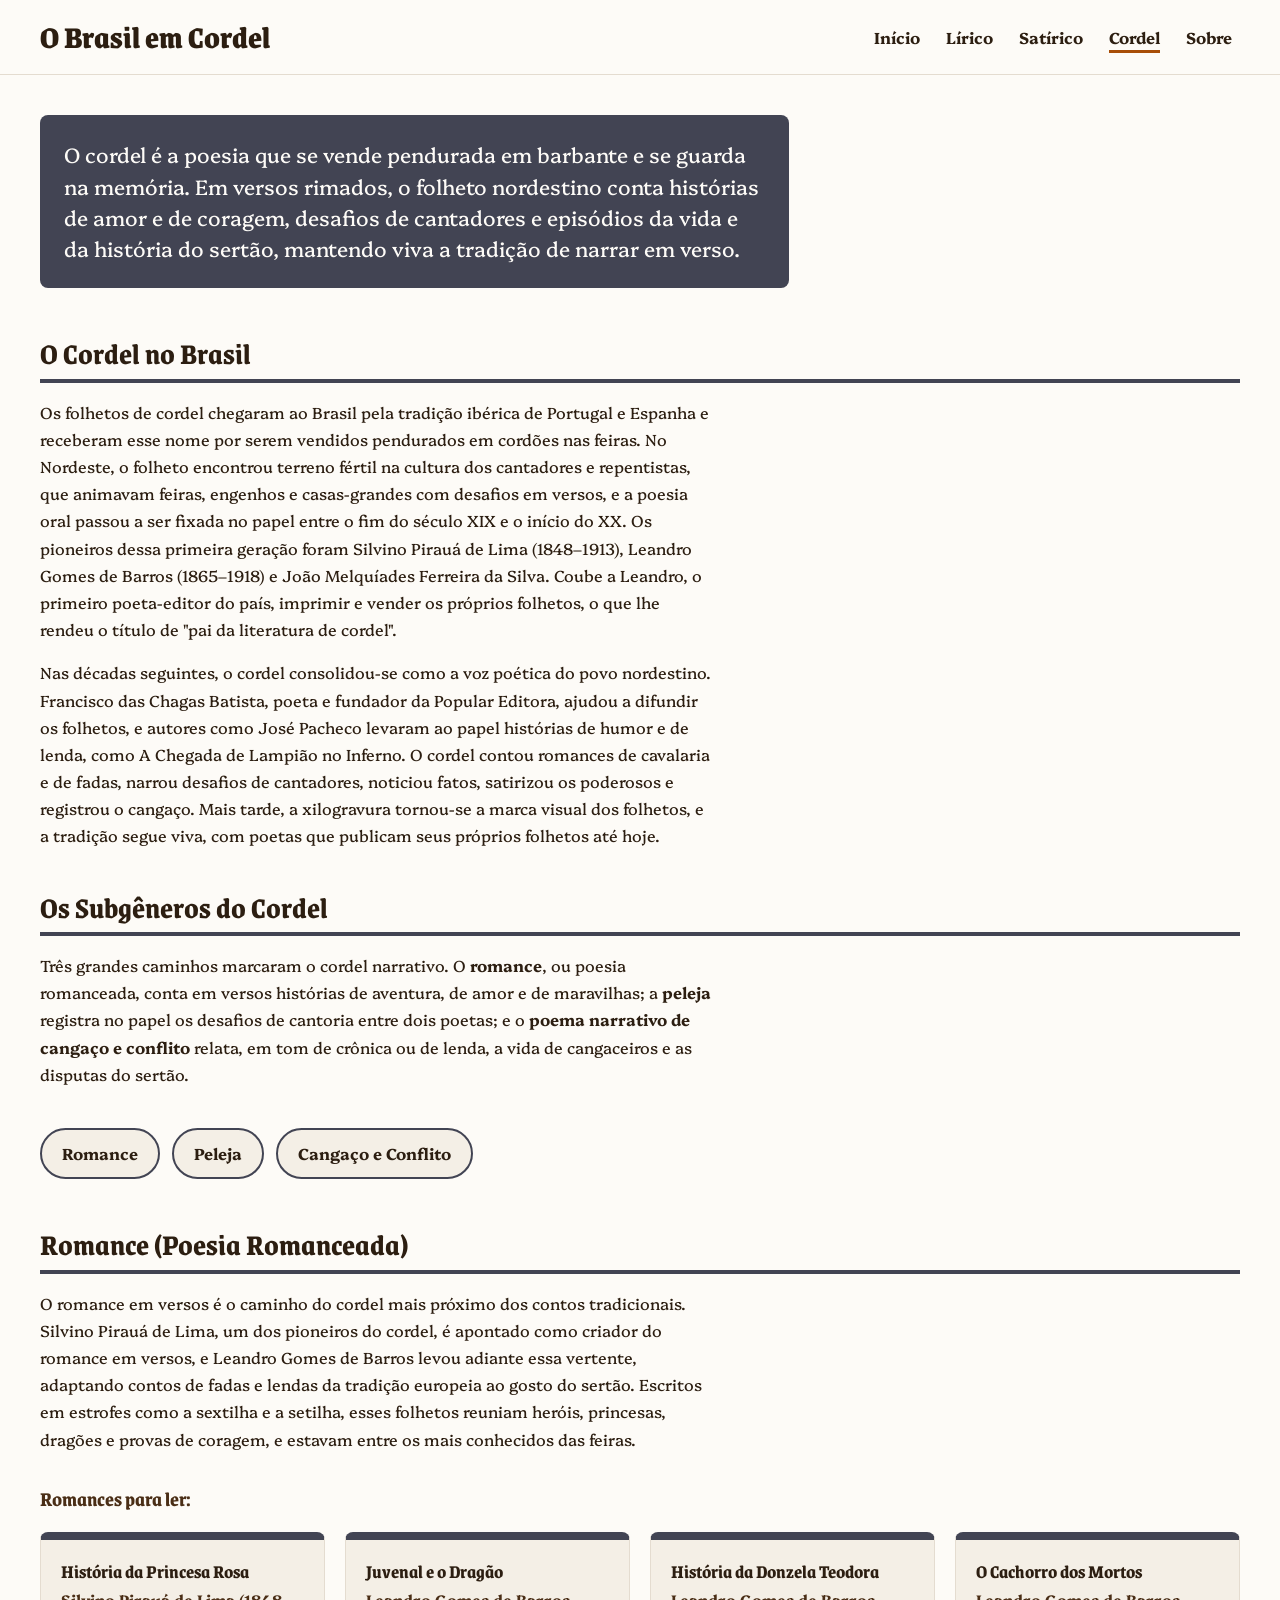
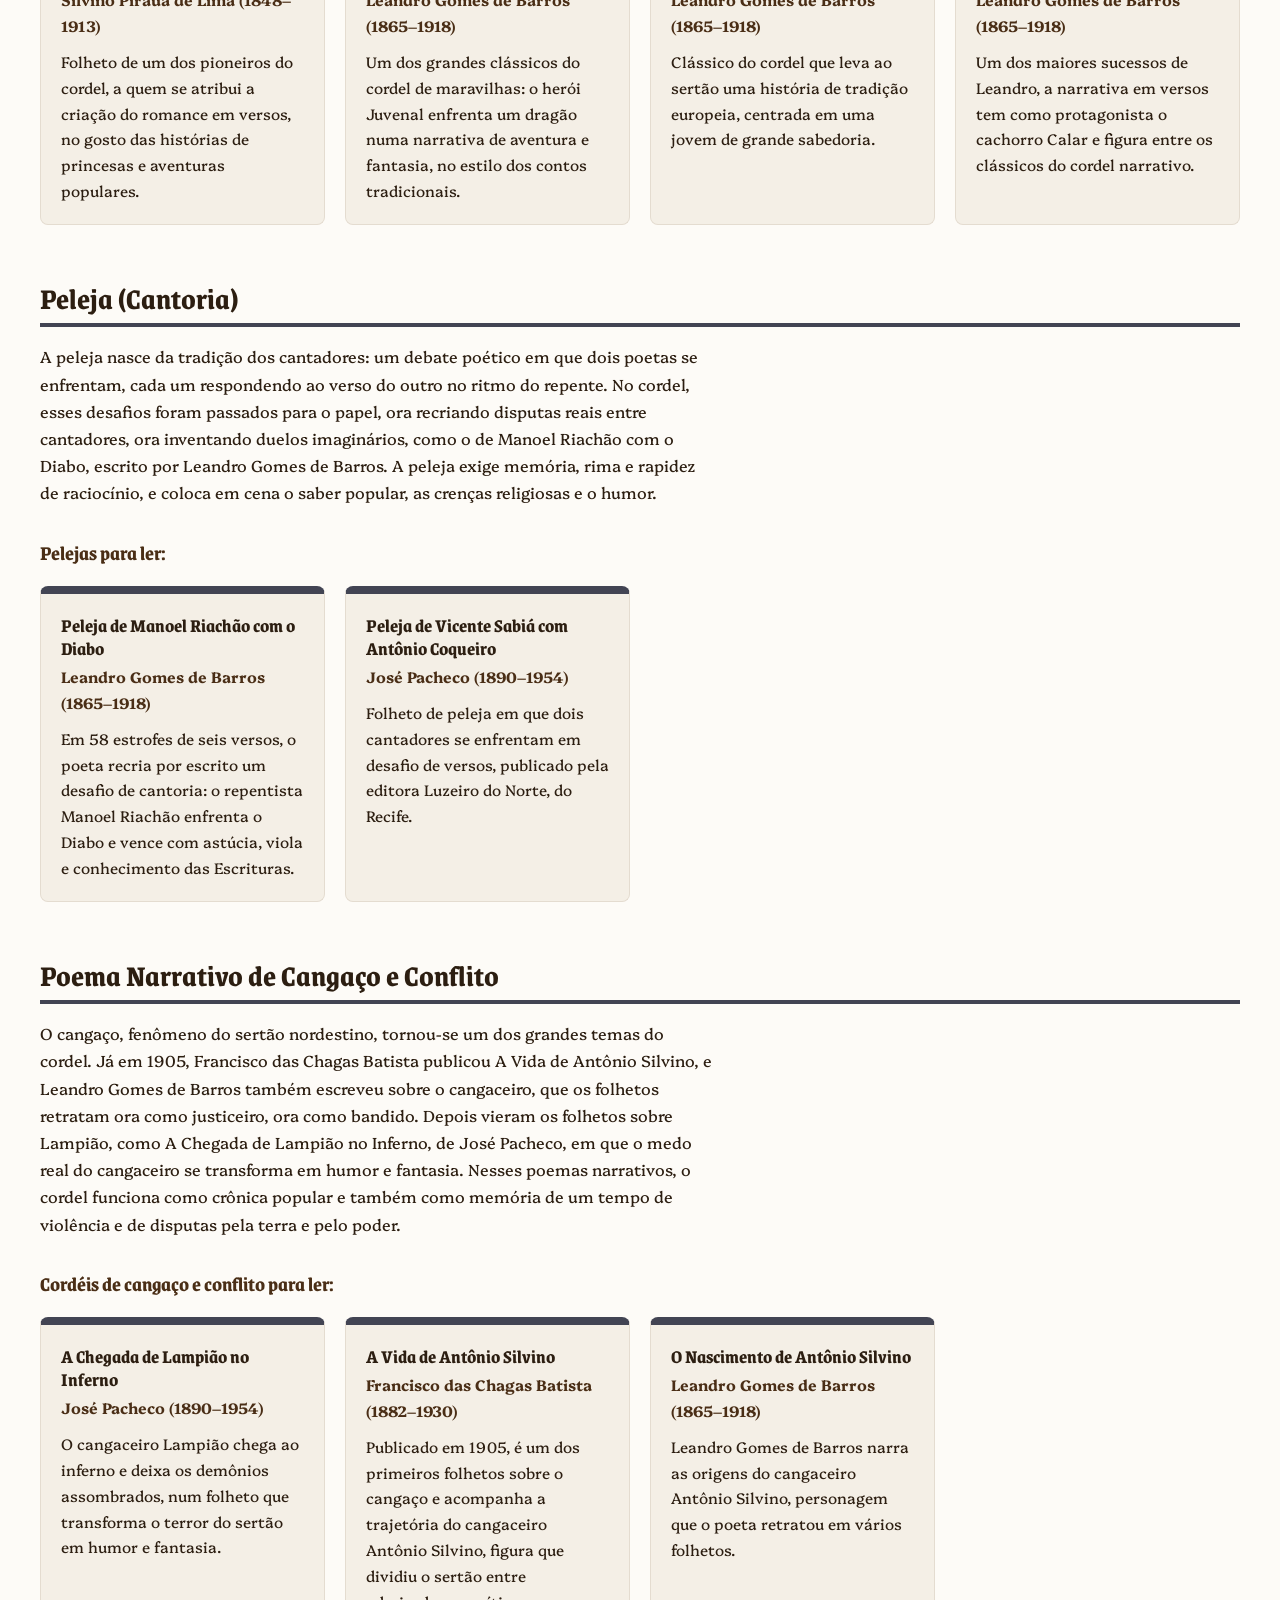
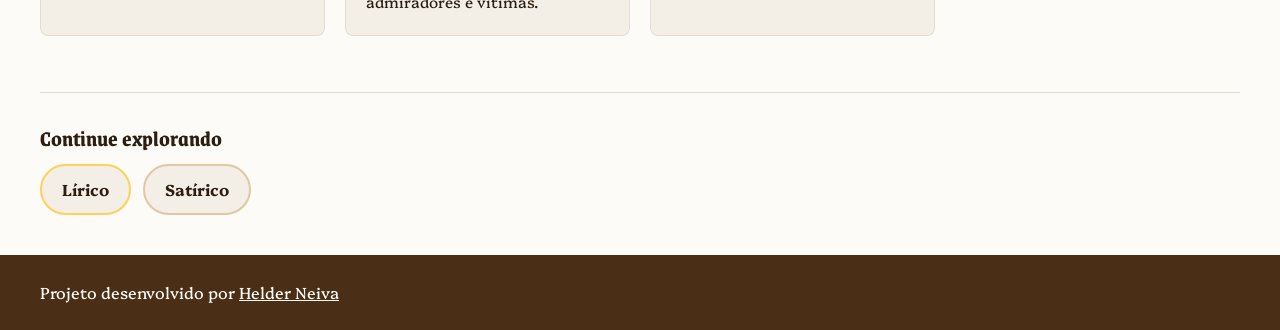
==== cordel.html @ b1ac4aa6 "Initial commit" ====
<!DOCTYPE html>
<html lang="pt-BR">
<head>
    <meta charset="UTF-8">
    <meta name="viewport" content="width=device-width, initial-scale=1.0">
    <title>Museu da Poesia Digital | O Brasil em Cordel</title>
    <link rel="stylesheet" href="estilos/base.css">
    <link rel="stylesheet" href="estilos/generos.css">
</head>
<body>

    <a href="#conteudo" class="skip-link">Ir para o conteúdo principal</a>

    <header>
        <h1>O Brasil em Cordel</h1>
        <nav class="menu" id="menu-principal" aria-label="Navegação principal">
            <ul>
                <li><a href="index.html">Início</a></li>
                <li><a href="lirico.html">Lírico</a></li>
                <li><a href="satirico.html">Satírico</a></li>
                <li><a href="cordel.html" aria-current="page">Cordel</a></li>
                <li><a href="index.html#sobre">Sobre</a></li>
            </ul>
        </nav>
    </header>

    <main id="conteudo">
        <section class="introducao" aria-label="Introdução">
            <p>O cordel é a poesia que se vende pendurada em barbante e se guarda na memória. Em versos rimados, o folheto nordestino conta histórias de amor e de coragem, desafios de cantadores e episódios da vida e da história do sertão, mantendo viva a tradição de narrar em verso.</p>
        </section>

        <section class="historia" aria-labelledby="historia-titulo">
            <h2 id="historia-titulo">O Cordel no Brasil</h2>
            <p>Os folhetos de cordel chegaram ao Brasil pela tradição ibérica de Portugal e Espanha e receberam esse nome por serem vendidos pendurados em cordões nas feiras. No Nordeste, o folheto encontrou terreno fértil na cultura dos cantadores e repentistas, que animavam feiras, engenhos e casas-grandes com desafios em versos, e a poesia oral passou a ser fixada no papel entre o fim do século XIX e o início do XX. Os pioneiros dessa primeira geração foram Silvino Pirauá de Lima (1848–1913), Leandro Gomes de Barros (1865–1918) e João Melquíades Ferreira da Silva. Coube a Leandro, o primeiro poeta-editor do país, imprimir e vender os próprios folhetos, o que lhe rendeu o título de "pai da literatura de cordel".</p>
            <p>Nas décadas seguintes, o cordel consolidou-se como a voz poética do povo nordestino. Francisco das Chagas Batista, poeta e fundador da Popular Editora, ajudou a difundir os folhetos, e autores como José Pacheco levaram ao papel histórias de humor e de lenda, como A Chegada de Lampião no Inferno. O cordel contou romances de cavalaria e de fadas, narrou desafios de cantadores, noticiou fatos, satirizou os poderosos e registrou o cangaço. Mais tarde, a xilogravura tornou-se a marca visual dos folhetos, e a tradição segue viva, com poetas que publicam seus próprios folhetos até hoje.</p>
        </section>

        <section class="subgeneros" aria-labelledby="subgeneros-titulo">
            <h2 id="subgeneros-titulo">Os Subgêneros do Cordel</h2>
            <p>Três grandes caminhos marcaram o cordel narrativo. O <strong>romance</strong>, ou poesia romanceada, conta em versos histórias de aventura, de amor e de maravilhas; a <strong>peleja</strong> registra no papel os desafios de cantoria entre dois poetas; e o <strong>poema narrativo de cangaço e conflito</strong> relata, em tom de crônica ou de lenda, a vida de cangaceiros e as disputas do sertão.</p>
        </section>

        <nav class="indice-subgeneros" aria-label="Subgêneros do cordel">
            <ul>
                <li><a href="#romance">Romance</a></li>
                <li><a href="#peleja">Peleja</a></li>
                <li><a href="#cangaco-conflito">Cangaço e Conflito</a></li>
            </ul>
        </nav>

        <section id="romance">
            <h2>Romance (Poesia Romanceada)</h2>
            <p>O romance em versos é o caminho do cordel mais próximo dos contos tradicionais. Silvino Pirauá de Lima, um dos pioneiros do cordel, é apontado como criador do romance em versos, e Leandro Gomes de Barros levou adiante essa vertente, adaptando contos de fadas e lendas da tradição europeia ao gosto do sertão. Escritos em estrofes como a sextilha e a setilha, esses folhetos reuniam heróis, princesas, dragões e provas de coragem, e estavam entre os mais conhecidos das feiras.</p>

            <p>Romances para ler:</p>

            <ul class="lista-cards">
                <li class="card">
                    <h3><a href="#">História da Princesa Rosa</a></h3>
                    <p class="autor">Silvino Pirauá de Lima (1848–1913)</p>
                    <p>Folheto de um dos pioneiros do cordel, a quem se atribui a criação do romance em versos, no gosto das histórias de princesas e aventuras populares.</p>
                </li>

                <li class="card">
                    <h3><a href="#">Juvenal e o Dragão</a></h3>
                    <p class="autor">Leandro Gomes de Barros (1865–1918)</p>
                    <p>Um dos grandes clássicos do cordel de maravilhas: o herói Juvenal enfrenta um dragão numa narrativa de aventura e fantasia, no estilo dos contos tradicionais.</p>
                </li>

                <li class="card">
                    <h3><a href="#">História da Donzela Teodora</a></h3>
                    <p class="autor">Leandro Gomes de Barros (1865–1918)</p>
                    <p>Clássico do cordel que leva ao sertão uma história de tradição europeia, centrada em uma jovem de grande sabedoria.</p>
                </li>

                <li class="card">
                    <h3><a href="#">O Cachorro dos Mortos</a></h3>
                    <p class="autor">Leandro Gomes de Barros (1865–1918)</p>
                    <p>Um dos maiores sucessos de Leandro, a narrativa em versos tem como protagonista o cachorro Calar e figura entre os clássicos do cordel narrativo.</p>
                </li>
            </ul>
        </section>

        <section id="peleja">
            <h2>Peleja (Cantoria)</h2>
            <p>A peleja nasce da tradição dos cantadores: um debate poético em que dois poetas se enfrentam, cada um respondendo ao verso do outro no ritmo do repente. No cordel, esses desafios foram passados para o papel, ora recriando disputas reais entre cantadores, ora inventando duelos imaginários, como o de Manoel Riachão com o Diabo, escrito por Leandro Gomes de Barros. A peleja exige memória, rima e rapidez de raciocínio, e coloca em cena o saber popular, as crenças religiosas e o humor.</p>

            <p>Pelejas para ler:</p>

            <ul class="lista-cards">
                <li class="card">
                    <h3><a href="#">Peleja de Manoel Riachão com o Diabo</a></h3>
                    <p class="autor">Leandro Gomes de Barros (1865–1918)</p>
                    <p>Em 58 estrofes de seis versos, o poeta recria por escrito um desafio de cantoria: o repentista Manoel Riachão enfrenta o Diabo e vence com astúcia, viola e conhecimento das Escrituras.</p>
                </li>

                <li class="card">
                    <h3><a href="#">Peleja de Vicente Sabiá com Antônio Coqueiro</a></h3>
                    <p class="autor">José Pacheco (1890–1954)</p>
                    <p>Folheto de peleja em que dois cantadores se enfrentam em desafio de versos, publicado pela editora Luzeiro do Norte, do Recife.</p>
                </li>
            </ul>
        </section>

        <section id="cangaco-conflito">
            <h2>Poema Narrativo de Cangaço e Conflito</h2>
            <p>O cangaço, fenômeno do sertão nordestino, tornou-se um dos grandes temas do cordel. Já em 1905, Francisco das Chagas Batista publicou A Vida de Antônio Silvino, e Leandro Gomes de Barros também escreveu sobre o cangaceiro, que os folhetos retratam ora como justiceiro, ora como bandido. Depois vieram os folhetos sobre Lampião, como A Chegada de Lampião no Inferno, de José Pacheco, em que o medo real do cangaceiro se transforma em humor e fantasia. Nesses poemas narrativos, o cordel funciona como crônica popular e também como memória de um tempo de violência e de disputas pela terra e pelo poder.</p>

            <p>Cordéis de cangaço e conflito para ler:</p>

            <ul class="lista-cards">
                <li class="card">
                    <h3><a href="#">A Chegada de Lampião no Inferno</a></h3>
                    <p class="autor">José Pacheco (1890–1954)</p>
                    <p>O cangaceiro Lampião chega ao inferno e deixa os demônios assombrados, num folheto que transforma o terror do sertão em humor e fantasia.</p>
                </li>

                <li class="card">
                    <h3><a href="#">A Vida de Antônio Silvino</a></h3>
                    <p class="autor">Francisco das Chagas Batista (1882–1930)</p>
                    <p>Publicado em 1905, é um dos primeiros folhetos sobre o cangaço e acompanha a trajetória do cangaceiro Antônio Silvino, figura que dividiu o sertão entre admiradores e vítimas.</p>
                </li>

                <li class="card">
                    <h3><a href="#">O Nascimento de Antônio Silvino</a></h3>
                    <p class="autor">Leandro Gomes de Barros (1865–1918)</p>
                    <p>Leandro Gomes de Barros narra as origens do cangaceiro Antônio Silvino, personagem que o poeta retratou em vários folhetos.</p>
                </li>
            </ul>
        </section>

        <nav class="outros-generos" aria-label="Outros gêneros">
            <h2>Continue explorando</h2>
            <ul>
                <li><a href="lirico.html">Lírico</a></li>
                <li><a href="satirico.html">Satírico</a></li>
            </ul>
        </nav>

    </main>

    <footer class="app-footer">
        <p>Projeto desenvolvido por <a href="https://github.com/helderneiva" target="_blank" rel="noopener noreferrer">Helder Neiva<span class="visually-hidden"> (abre em nova aba)</span></a></p>
    </footer>

    <script src="scripts/script.js"></script>
</body>
</html>
---- estilos/base.css ----
@charset "UTF-8";

@font-face {
  font-family: 'Grenze';
  src: url('../fontes/Grenze-VariableFont_wght.ttf') format('truetype');
  font-weight: 100 900;          
  font-style: normal;
  font-display: swap;
}

@font-face {
  font-family: 'Platypi';
  src: url('../fontes/Platypi-VariableFont_wght.ttf') format('truetype');
  font-weight: 100 900;
  font-style: normal;
  font-display: swap;
}

:root{
    --fonte-titulo: 'Grenze', Georgia, serif;
    --fonte-texto: 'Platypi', Georgia, serif;

    --fundo-principal: #FDFBF7;
    --texto: #2C1E11;           
    --fundo-card: #F4EFE6;      
    --texto-inverso: #FDFBF7;   
    --destaque: #A84E08;        
    --destaque-inverso: #4A2E16;

    --borda: #E4DCD0;
    --foco: #A84E08;

    --cor-lirico:#FED15C;
    --cor-satirico:#E1C7A4;
    --cor-cordel:#424453;

    --largura-max: 1200px;
    --margem-lateral: max(16px, calc((100% - var(--largura-max)) / 2));
    --raio: 8px;
}

*{
    margin: 0;
    padding: 0;
    box-sizing: border-box;
}

.skip-link {
    position: absolute;
    top: -100px;
    left: 16px;
    padding: 8px 16px;
    background-color: #000000;
    color: #ffffff;
    z-index: 1000;
    font-size: 1em;
    text-decoration: none;
}

.skip-link:focus {
  top: 16px;
}

.visually-hidden {
  position: absolute;
  width: 1px;
  height: 1px;
  padding: 0;
  margin: -1px;
  overflow: hidden;
  clip-path: rect(0, 0, 0, 0);
  white-space: nowrap;
  border: 0;
}

html{
    scroll-behavior: smooth;
    scroll-padding-top: 1em;
}

body {
    min-height: 100vh;
    display: flex;
    flex-direction: column;
    font-family: var(--fonte-texto);
    font-size: 1em;
    font-weight: 400;
    line-height: 1.7;
    background-color: var(--fundo-principal);
    color: var(--texto);
}

img {
    max-width: 100%;
    height: auto;
}

/*Tipografia*/

h2, h3, h4 {
    font-family: var(--fonte-titulo);
    font-weight: 700;
    line-height: 1.2;
}

h2 {
    font-size: 1.9em;
    margin-bottom: 12px;
}

h3 {
    font-size: 1.4em;
    margin-bottom: 8px;
}

h4 {
    font-size: 1.2em;
    margin-bottom: 4px;
}

main p + p {
    margin-top: 16px;
}

a {
    color: var(--destaque);
}

:focus-visible {
    outline: 3px solid var(--foco);
    outline-offset: 3px;
}

header {
    background-color: var(--fundo-principal);
    color: var(--texto-inverso);
    border-bottom: 1px solid var(--borda);
    padding: 10px var(--margem-lateral);
    display: flex;
    flex-wrap: wrap;
    justify-content: space-between;
    align-items: center;
    gap: 16px;
}

header h1 {
    font-family: var(--fonte-titulo);
    font-size: 2em;
    font-weight: 800;
    color: var(--texto);
}

.menu ul {
    list-style: none;
    display: flex;
    align-items: center;
    flex-wrap: wrap;
    gap: 10px;
}

.menu > ul > li > a {
    display: inline-block;
    text-decoration: none;
    color: var(--texto);
    font-family: var(--fonte-texto);
    font-size: 1em;
    font-weight: 700;
    line-height: 1.4;
    border-radius: 5px;
    padding: 8px;
    transition: color 0.3s ease,background-color 0.3s ease;
}

.menu > ul > li > a[aria-current="page"] {
    text-decoration: underline;
    text-decoration-color: var(--destaque);
    text-decoration-thickness: 3px;
    text-underline-offset: 6px;
}

.menu > ul > li > a:hover{
    color: var(--texto-inverso);
    background-color: var(--destaque-inverso);
}

.menu > ul > li > a[aria-current="page"]:hover {
    text-decoration-color: currentColor;
}
.menu-toggle {
  display: none;
}

.menu-toggle-icone,
.menu-toggle-icone::before,
.menu-toggle-icone::after {
    display: block;
    width: 24px;
    height: 2px;
    background-color: currentColor;
}

.menu-toggle-icone {
    position: relative;
}

.menu-toggle-icone::before,
.menu-toggle-icone::after {
    content: "";
    position: absolute;
    left: 0;
    transition: top 0.2s ease, transform 0.2s ease;
}

.menu-toggle-icone::before {
    top: -8px;
}

.menu-toggle-icone::after {
    top: 8px;
}

.menu-toggle[aria-expanded="true"] .menu-toggle-icone {
    background-color: transparent;
}

.menu-toggle[aria-expanded="true"] .menu-toggle-icone::before {
    top: 0;
    transform: rotate(45deg);
}

.menu-toggle[aria-expanded="true"] .menu-toggle-icone::after {
    top: 0;
    transform: rotate(-45deg);
}

main {
    flex: 1;
    padding: 40px var(--margem-lateral);
}

.app-footer {
    padding: 24px var(--margem-lateral);
    background-color: var(--destaque-inverso);
    color: var(--texto-inverso);
}

.app-footer a {
    color: var(--texto-inverso);
}

.app-footer a:focus-visible {
    outline-color: var(--texto-inverso);
}

@media (max-width: 768px) {
    header h1 {
        font-size: 1.5em;
    }

    .menu-toggle {
        display: inline-flex;
        align-items: center;
        justify-content: center;
        min-width: 44px;
        min-height: 44px;
        color: var(--texto);
        background: none;
        border: 2px solid var(--texto);
        border-radius: 5px;
        cursor: pointer;
    }

    .menu-toggle:hover {
        background-color: var(--fundo-card);
    }

    .menu {
        flex-basis: 100%;
    }

    .menu ul {
        flex-direction: column;
        align-items: stretch;
        gap: 0;
    }

    .menu > ul > li > a {
        display: block;
        padding: 12px 8px;
    }

    .menu-toggle[aria-expanded="false"] + .menu {
        display: none;
    }
}
---- estilos/generos.css ----
@charset "UTF-8";

body {
    --cor-genero: var(--destaque);
    --texto-genero: var(--texto-inverso);
}

body:has(.menu a[aria-current="page"][href="lirico.html"]) {
    --cor-genero: var(--cor-lirico);
    --texto-genero: var(--texto);
}

body:has(.menu a[aria-current="page"][href="satirico.html"]) {
    --cor-genero: var(--cor-satirico);
    --texto-genero: var(--texto);
}

body:has(.menu a[aria-current="page"][href="cordel.html"]) {
    --cor-genero: var(--cor-cordel);
    --texto-genero: var(--texto-inverso);
}

.introducao {
    margin-bottom: 48px;
}

.introducao p {
    max-width: 36em;
    padding: 24px;
    background-color: var(--cor-genero);
    color: var(--texto-genero);
    border-radius: var(--raio);
    font-size: 1.3em;
    line-height: 1.5;
}

.historia,
.subgeneros {
    margin-bottom: 40px;
}

.historia p,
.subgeneros p,
main > section[id] > p {
    max-width: 42em;
}

.historia h2,
.subgeneros h2,
main > section[id] > h2 {
    margin-bottom: 16px;
    padding-bottom: 6px;
    border-bottom: 4px solid var(--cor-genero);
}

.indice-subgeneros ul,
.outros-generos ul {
    list-style: none;
    display: flex;
    flex-wrap: wrap;
    gap: 12px;
}

.indice-subgeneros a,
.outros-generos a {
    --cor-chip: var(--cor-genero);
    --texto-chip: var(--texto-genero);
    display: inline-block;
    padding: 10px 20px;
    background-color: var(--fundo-card);
    color: var(--texto);
    text-decoration: none;
    font-weight: 700;
    border: 2px solid var(--cor-chip);
    border-radius: 999px;
    transition: color 0.2s ease, background-color 0.2s ease;
}

.indice-subgeneros a:hover,
.outros-generos a:hover {
    background-color: var(--cor-chip);
    color: var(--texto-chip);
}

.indice-subgeneros {
    margin-bottom: 48px;
}

main > section[id] {
    margin-bottom: 56px;
}

main > section[id] > p:last-of-type {
    margin-top: 28px;
    margin-bottom: 16px;
    font-family: var(--fonte-titulo);
    font-size: 1.3em;
    font-weight: 700;
    color: var(--destaque-inverso);
}

.lista-cards {
    list-style: none;
    display: grid;
    grid-template-columns: repeat(auto-fill, minmax(min(100%, 260px), 1fr));
    gap: 20px;
}

.card {
    position: relative; 
    padding: 20px;
    background-color: var(--fundo-card);
    border: 1px solid var(--borda);
    border-top: 8px solid var(--cor-genero);
    border-radius: var(--raio);
    transition: box-shadow 0.2s ease, transform 0.2s ease;
}

.card:hover {
    box-shadow: 0 6px 16px rgba(44, 30, 17, 0.15);
    transform: translateY(-3px);
}

.card h3 {
    margin-bottom: 4px;
    font-size: 1.2em;
    overflow-wrap: break-word;
}

.card h3 a {
    color: var(--texto);
    text-decoration: none;
}

.card:hover h3 a {
    text-decoration: underline;
}

.card h3 a::after {
    content: "";
    position: absolute;
    inset: 0;
}

.card:focus-within {
    outline: 3px solid var(--foco);
    outline-offset: 4px;
}

.card h3 a:focus-visible {
    outline: none;
}

.card .autor {
    font-size: 0.95em;
    font-weight: 700;
    color: var(--destaque-inverso);
}

.card p {
    font-size: 0.95em;
}

.card p + p {
    margin-top: 10px;
}

.outros-generos {
    margin-top: 16px;
    padding-top: 32px;
    border-top: 1px solid var(--borda);
}

.outros-generos h2 {
    margin-bottom: 12px;
    font-size: 1.4em;
}

.outros-generos a[href="lirico.html"] {
    --cor-chip: var(--cor-lirico);
    --texto-chip: var(--texto);
}

.outros-generos a[href="satirico.html"] {
    --cor-chip: var(--cor-satirico);
    --texto-chip: var(--texto);
}

.outros-generos a[href="cordel.html"] {
    --cor-chip: var(--cor-cordel);
    --texto-chip: var(--texto-inverso);
}
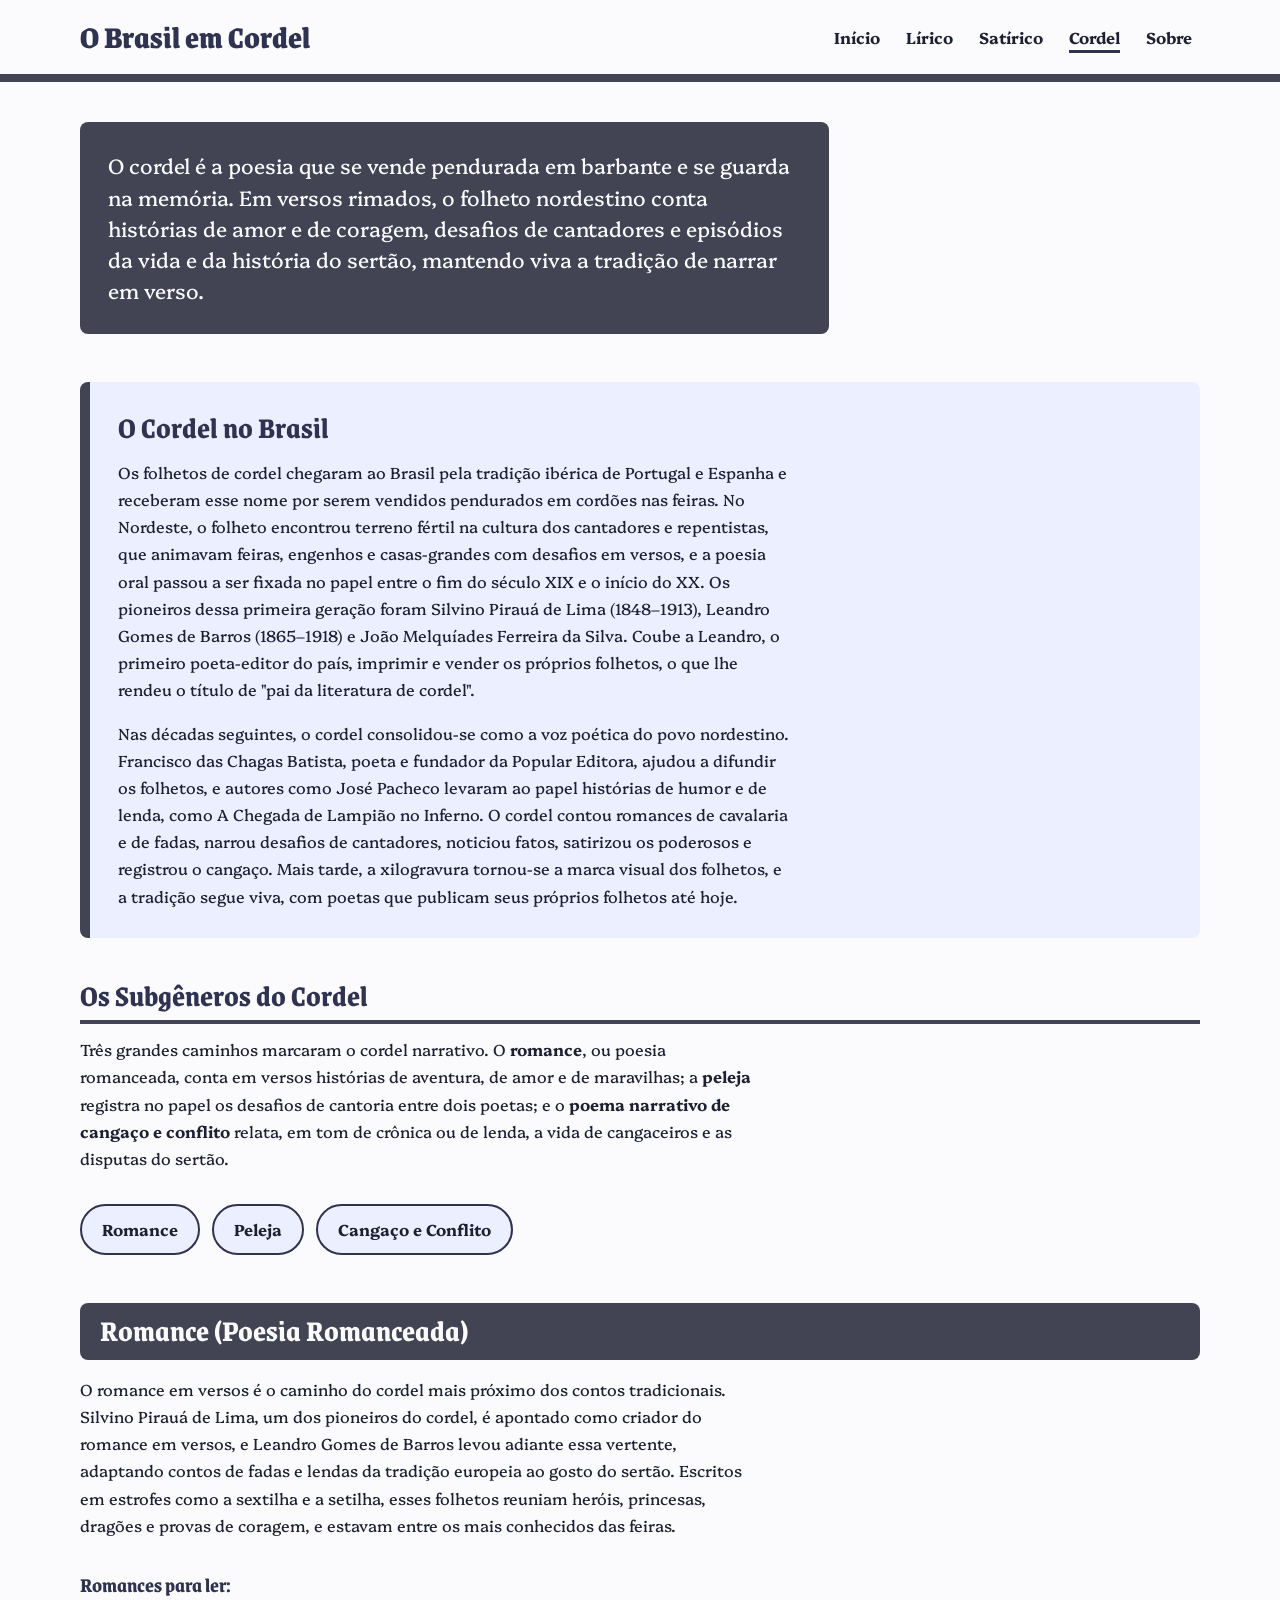
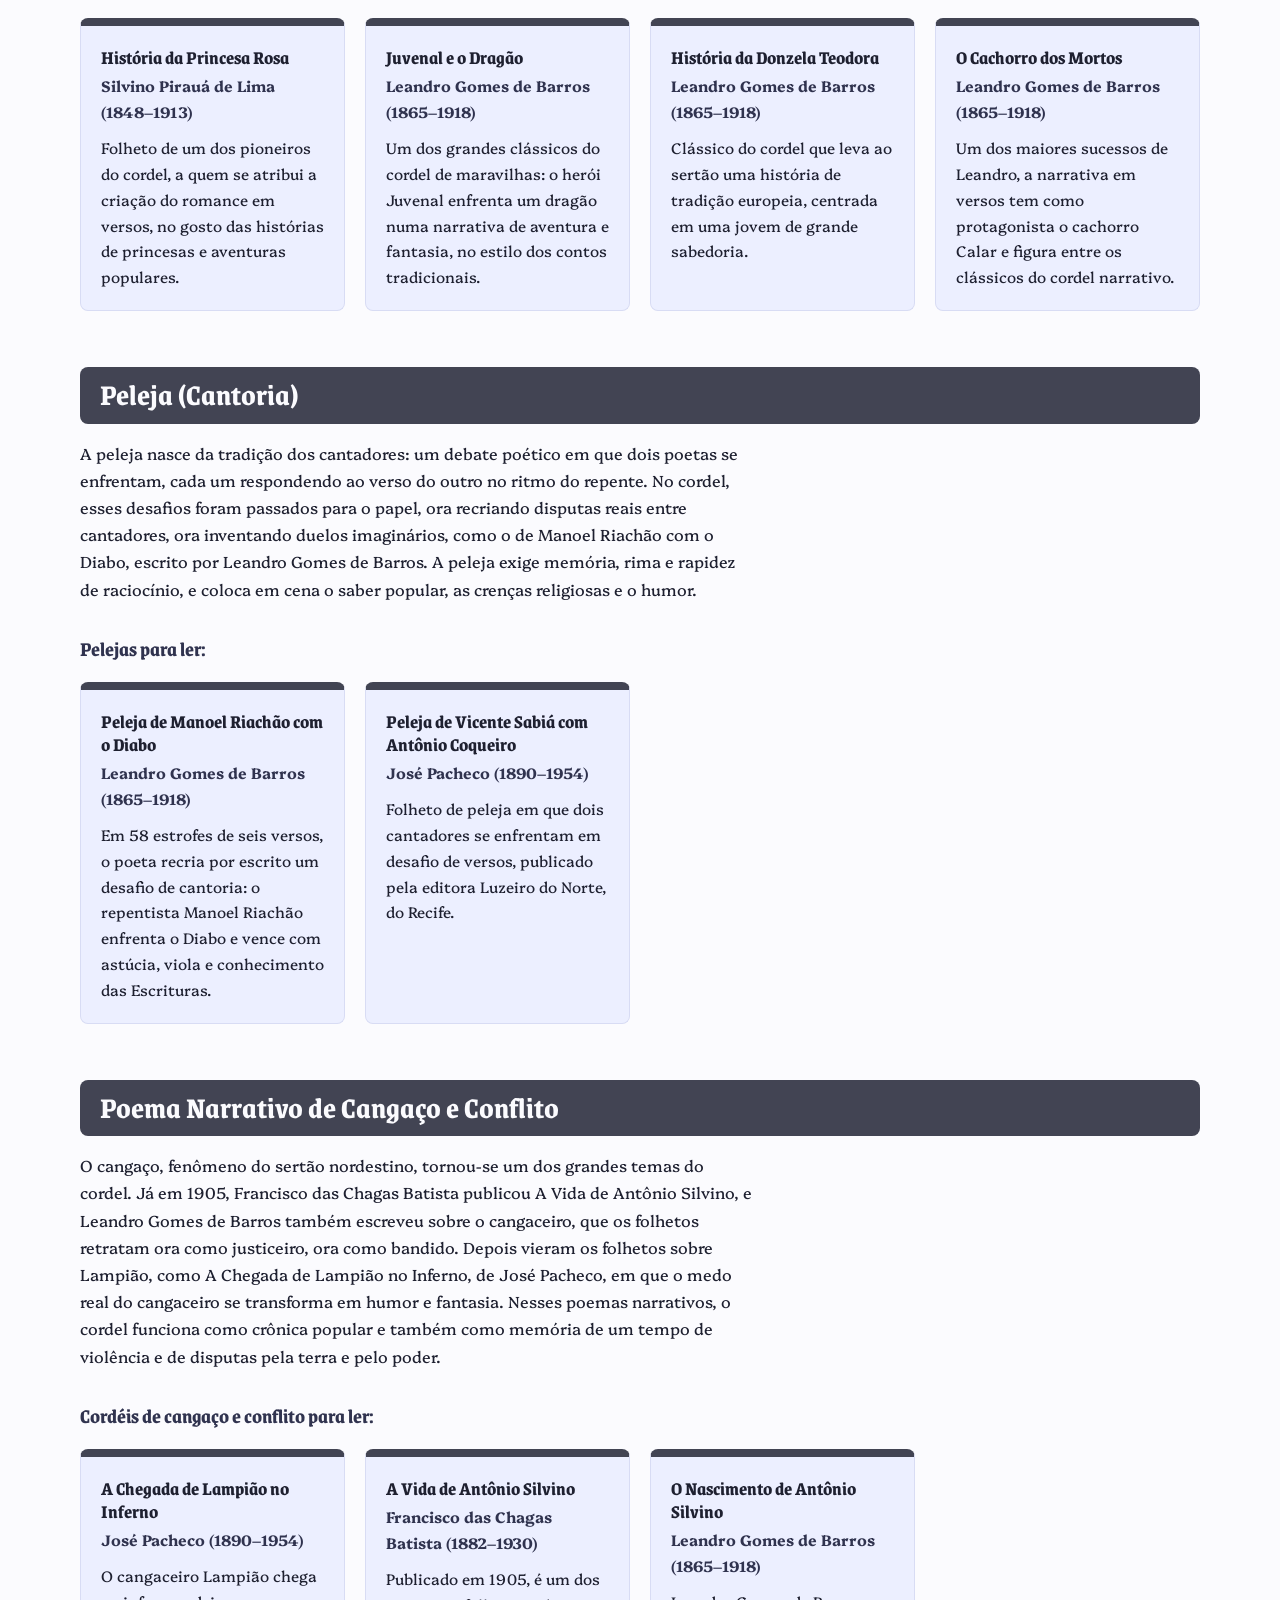
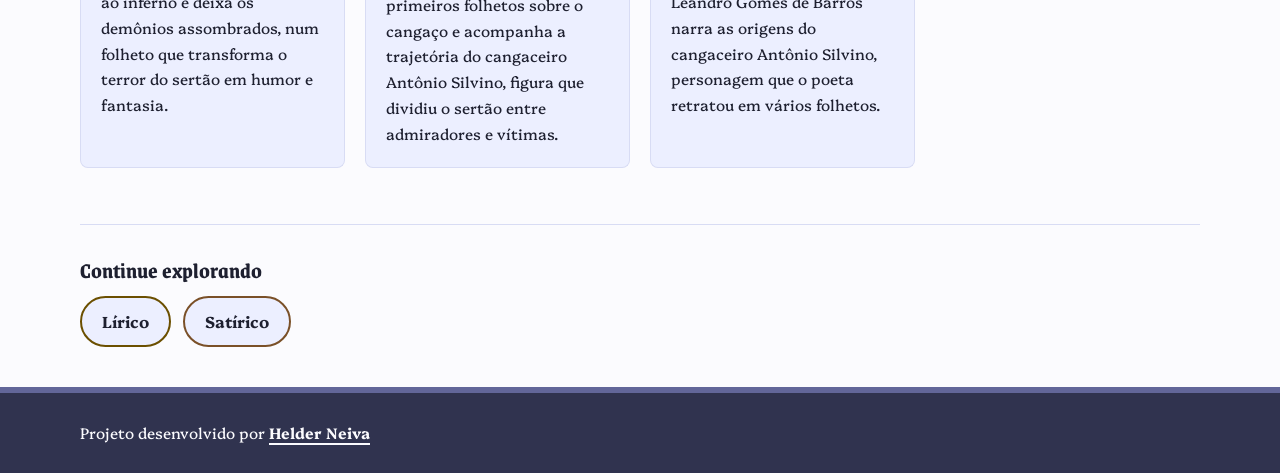
==== commit f11944de: "aaaaa" ====
--- a/cordel.html
+++ b/cordel.html
@@ -4,8 +4,11 @@
     <meta charset="UTF-8">
     <meta name="viewport" content="width=device-width, initial-scale=1.0">
     <title>Museu da Poesia Digital | O Brasil em Cordel</title>
+    <link rel="apple-touch-icon" href="apple-touch-icon.png">
+    <meta name="theme-color" content="#4A2E16">
     <link rel="stylesheet" href="estilos/base.css">
     <link rel="stylesheet" href="estilos/generos.css">
+    <link rel="stylesheet" href="estilos/tema.css">
 </head>
 <body>
 
--- a/estilos/base.css
+++ b/estilos/base.css
@@ -3,7 +3,7 @@
 @font-face {
   font-family: 'Grenze';
   src: url('../fontes/Grenze-VariableFont_wght.ttf') format('truetype');
-  font-weight: 100 900;          
+  font-weight: 100 900;
   font-style: normal;
   font-display: swap;
 }
@@ -21,10 +21,10 @@
     --fonte-texto: 'Platypi', Georgia, serif;
 
     --fundo-principal: #FDFBF7;
-    --texto: #2C1E11;           
-    --fundo-card: #F4EFE6;      
-    --texto-inverso: #FDFBF7;   
-    --destaque: #A84E08;        
+    --texto: #2C1E11;
+    --fundo-card: #F4EFE6;
+    --texto-inverso: #FDFBF7;
+    --destaque: #A84E08;
     --destaque-inverso: #4A2E16;
 
     --borda: #E4DCD0;
@@ -34,9 +34,28 @@
     --cor-satirico:#E1C7A4;
     --cor-cordel:#424453;
 
-    --largura-max: 1200px;
-    --margem-lateral: max(16px, calc((100% - var(--largura-max)) / 2));
+    --margem-lateral: 16px;
     --raio: 8px;
+}
+
+@media (min-width: 769px) {
+    :root { --margem-lateral: 32px; }
+}
+
+@media (min-width: 1280px) {
+    :root { --margem-lateral: 80px; }
+}
+
+@media (min-width: 1600px) {
+    :root { --margem-lateral: 200px; }
+}
+
+@media (min-width: 1920px) {
+    :root { --margem-lateral: 360px; }
+}
+
+@media (min-width: 2560px) {
+    :root { --margem-lateral: 680px; }
 }
 
 *{
@@ -68,6 +87,7 @@
   padding: 0;
   margin: -1px;
   overflow: hidden;
+  clip: rect(0, 0, 0, 0);
   clip-path: rect(0, 0, 0, 0);
   white-space: nowrap;
   border: 0;
@@ -95,8 +115,7 @@
     height: auto;
 }
 
-/*Tipografia*/
-
+/* ---------- Tipografia ---------- */
 h2, h3, h4 {
     font-family: var(--fonte-titulo);
     font-weight: 700;
@@ -186,6 +205,8 @@
 .menu > ul > li > a[aria-current="page"]:hover {
     text-decoration-color: currentColor;
 }
+
+/* ---------- Botão hambúrguer (criado pelo script.js) ---------- */
 .menu-toggle {
   display: none;
 }
@@ -239,19 +260,41 @@
 }
 
 .app-footer {
-    padding: 24px var(--margem-lateral);
+    display: flex;
+    flex-wrap: wrap;
+    justify-content: space-between;
+    align-items: center;
+    gap: 8px 32px;
+    padding: 28px var(--margem-lateral);
     background-color: var(--destaque-inverso);
     color: var(--texto-inverso);
+    border-top: 6px solid var(--destaque);
+    font-size: 0.95em;
+    line-height: 1.6;
+}
+
+.app-footer p + p {
+    margin-top: 0;
 }
 
 .app-footer a {
     color: var(--texto-inverso);
+    font-weight: 700;
+    text-decoration: underline;
+    text-decoration-thickness: 2px;
+    text-underline-offset: 4px;
+    transition: color 0.3s ease;
+}
+
+.app-footer a:hover {
+    color: var(--cor-lirico);
 }
 
 .app-footer a:focus-visible {
-    outline-color: var(--texto-inverso);
-}
-
+    outline-color: var(--cor-lirico);
+}
+
+/* ---------- Mobile ---------- */
 @media (max-width: 768px) {
     header h1 {
         font-size: 1.5em;
@@ -292,4 +335,9 @@
     .menu-toggle[aria-expanded="false"] + .menu {
         display: none;
     }
+
+    .app-footer {
+        flex-direction: column;
+        text-align: center;
+    }
 }
--- a/estilos/generos.css
+++ b/estilos/generos.css
@@ -3,21 +3,41 @@
 body {
     --cor-genero: var(--destaque);
     --texto-genero: var(--texto-inverso);
+    --genero-claro: var(--fundo-card);
+    --genero-escuro: var(--destaque-inverso);
 }
 
 body:has(.menu a[aria-current="page"][href="lirico.html"]) {
     --cor-genero: var(--cor-lirico);
     --texto-genero: var(--texto);
+    --genero-claro: #FFF4D1;
+    --genero-escuro: #6B4F00;
 }
 
 body:has(.menu a[aria-current="page"][href="satirico.html"]) {
     --cor-genero: var(--cor-satirico);
     --texto-genero: var(--texto);
+    --genero-claro: #F6EEE2;
+    --genero-escuro: #7A5028;
 }
 
 body:has(.menu a[aria-current="page"][href="cordel.html"]) {
     --cor-genero: var(--cor-cordel);
     --texto-genero: var(--texto-inverso);
+    --genero-claro: #E8E9EF;
+    --genero-escuro: var(--cor-cordel);
+}
+
+header {
+    border-bottom: 8px solid var(--cor-genero);
+}
+
+header h1 {
+    color: var(--genero-escuro);
+}
+
+.menu > ul > li > a[aria-current="page"] {
+    text-decoration-color: var(--genero-escuro);
 }
 
 .introducao {
@@ -26,7 +46,7 @@
 
 .introducao p {
     max-width: 36em;
-    padding: 24px;
+    padding: 28px;
     background-color: var(--cor-genero);
     color: var(--texto-genero);
     border-radius: var(--raio);
@@ -34,25 +54,38 @@
     line-height: 1.5;
 }
 
-.historia,
+.historia {
+    margin-bottom: 40px;
+    padding: 28px;
+    background-color: var(--genero-claro);
+    border-left: 10px solid var(--cor-genero);
+    border-radius: var(--raio);
+}
+
+.historia h2 {
+    color: var(--genero-escuro);
+}
+
+.historia p {
+    max-width: 42em;
+}
+
+/* ---------- Subgêneros (texto de apresentação) ---------- */
 .subgeneros {
-    margin-bottom: 40px;
-}
-
-.historia p,
-.subgeneros p,
-main > section[id] > p {
+    margin-bottom: 32px;
+}
+
+.subgeneros h2 {
+    padding-bottom: 6px;
+    color: var(--genero-escuro);
+    border-bottom: 4px solid var(--cor-genero);
+}
+
+.subgeneros p {
     max-width: 42em;
 }
 
-.historia h2,
-.subgeneros h2,
-main > section[id] > h2 {
-    margin-bottom: 16px;
-    padding-bottom: 6px;
-    border-bottom: 4px solid var(--cor-genero);
-}
-
+/* ---------- Índice de subgêneros e "Continue explorando" ---------- */
 .indice-subgeneros ul,
 .outros-generos ul {
     list-style: none;
@@ -65,13 +98,14 @@
 .outros-generos a {
     --cor-chip: var(--cor-genero);
     --texto-chip: var(--texto-genero);
+    --borda-chip: var(--genero-escuro);
     display: inline-block;
     padding: 10px 20px;
-    background-color: var(--fundo-card);
+    background-color: var(--genero-claro);
     color: var(--texto);
     text-decoration: none;
     font-weight: 700;
-    border: 2px solid var(--cor-chip);
+    border: 2px solid var(--borda-chip);
     border-radius: 999px;
     transition: color 0.2s ease, background-color 0.2s ease;
 }
@@ -86,9 +120,23 @@
     margin-bottom: 48px;
 }
 
+/* ---------- Seções de subgênero: faixa na cor do gênero ---------- */
 main > section[id] {
     margin-bottom: 56px;
 }
+
+main > section[id] > h2 {
+    margin-bottom: 16px;
+    padding: 10px 20px;
+    background-color: var(--cor-genero);
+    color: var(--texto-genero);
+    border-radius: var(--raio);
+}
+
+main > section[id] > p {
+    max-width: 42em;
+}
+
 
 main > section[id] > p:last-of-type {
     margin-top: 28px;
@@ -96,20 +144,20 @@
     font-family: var(--fonte-titulo);
     font-size: 1.3em;
     font-weight: 700;
-    color: var(--destaque-inverso);
+    color: var(--genero-escuro);
 }
 
 .lista-cards {
     list-style: none;
     display: grid;
-    grid-template-columns: repeat(auto-fill, minmax(min(100%, 260px), 1fr));
+    grid-template-columns: repeat(auto-fill, minmax(260px, 1fr));
     gap: 20px;
 }
 
 .card {
-    position: relative; 
+    position: relative; /* referência do link esticado */
     padding: 20px;
-    background-color: var(--fundo-card);
+    background-color: var(--genero-claro);
     border: 1px solid var(--borda);
     border-top: 8px solid var(--cor-genero);
     border-radius: var(--raio);
@@ -136,6 +184,7 @@
     text-decoration: underline;
 }
 
+/* Link esticado: o card inteiro fica clicável, com um único link no HTML */
 .card h3 a::after {
     content: "";
     position: absolute;
@@ -143,7 +192,7 @@
 }
 
 .card:focus-within {
-    outline: 3px solid var(--foco);
+    outline: 3px solid var(--genero-escuro);
     outline-offset: 4px;
 }
 
@@ -154,7 +203,7 @@
 .card .autor {
     font-size: 0.95em;
     font-weight: 700;
-    color: var(--destaque-inverso);
+    color: var(--genero-escuro);
 }
 
 .card p {
@@ -165,6 +214,20 @@
     margin-top: 10px;
 }
 
+/* Selo das obras protegidas (leitura em fonte externa) */
+.card .status {
+    display: inline-block;
+    margin-top: 14px;
+    padding: 2px 12px;
+    background-color: var(--fundo-principal);
+    color: var(--genero-escuro);
+    border: 1px solid var(--genero-escuro);
+    border-radius: 999px;
+    font-size: 0.85em;
+    font-weight: 700;
+}
+
+/* ---------- Continue explorando ---------- */
 .outros-generos {
     margin-top: 16px;
     padding-top: 32px;
@@ -176,17 +239,32 @@
     font-size: 1.4em;
 }
 
+/* Cada link leva a cor do gênero de destino */
 .outros-generos a[href="lirico.html"] {
     --cor-chip: var(--cor-lirico);
     --texto-chip: var(--texto);
+    --borda-chip: #6B4F00;
 }
 
 .outros-generos a[href="satirico.html"] {
     --cor-chip: var(--cor-satirico);
     --texto-chip: var(--texto);
+    --borda-chip: #7A5028;
 }
 
 .outros-generos a[href="cordel.html"] {
     --cor-chip: var(--cor-cordel);
     --texto-chip: var(--texto-inverso);
+    --borda-chip: var(--cor-cordel);
+}
+
+@media (max-width: 768px) {
+    .introducao p {
+        padding: 20px;
+        font-size: 1.15em;
+    }
+
+    .historia {
+        padding: 20px;
+    }
 }
--- a/estilos/tema.css
+++ b/estilos/tema.css
@@ -0,0 +1,251 @@
+@charset "UTF-8";
+
+body {
+    --cor-genero: var(--destaque);
+    --texto-genero: var(--texto-inverso);
+    --genero-claro: var(--fundo-card);
+    --genero-escuro: var(--destaque-inverso);
+    --faixa: 1px solid var(--borda);
+    --titulo-cabecalho: var(--texto);
+    --sublinhado-menu: var(--destaque);
+}
+
+body:has(.menu a[aria-current="page"][href="lirico.html"]) {
+    --fundo-principal: #FFFBF3;
+    --texto: #28200C;
+    --fundo-card: #FFEFC8;
+    --texto-inverso: #FFFBF3;
+    --destaque: #856700;
+    --destaque-inverso: #42330A;
+    --borda: #F2DBA4;
+    --foco: #856700;
+
+    --cor-genero: var(--cor-lirico);
+    --texto-genero: var(--texto);
+    --genero-claro: var(--fundo-card);
+    --genero-escuro: var(--destaque-inverso);
+    --faixa: 8px solid var(--cor-genero);
+    --titulo-cabecalho: var(--genero-escuro);
+    --sublinhado-menu: var(--genero-escuro);
+}
+
+body:has(.menu a[aria-current="page"][href="satirico.html"]) {
+    --fundo-principal: #FFFBF6;
+    --texto: #2A1F11;
+    --fundo-card: #FEEDD6;
+    --texto-inverso: #FFFBF6;
+    --destaque: #856537;
+    --destaque-inverso: #463111;
+    --borda: #F1D9B9;
+    --foco: #856537;
+
+    --cor-genero: var(--cor-satirico);
+    --texto-genero: var(--texto);
+    --genero-claro: var(--fundo-card);
+    --genero-escuro: var(--destaque-inverso);
+    --faixa: 8px solid var(--cor-genero);
+    --titulo-cabecalho: var(--genero-escuro);
+    --sublinhado-menu: var(--genero-escuro);
+}
+
+body:has(.menu a[aria-current="page"][href="cordel.html"]) {
+    --fundo-principal: #FBFBFE;
+    --texto: #1E2030;
+    --fundo-card: #ECEFFF;
+    --texto-inverso: #FBFBFE;
+    --destaque: #626699;
+    --destaque-inverso: #30334F;
+    --borda: #D8DCF4;
+    --foco: #626699;
+
+    --cor-genero: var(--cor-cordel);
+    --texto-genero: var(--texto-inverso);
+    --genero-claro: var(--fundo-card);
+    --genero-escuro: var(--destaque-inverso);
+    --faixa: 8px solid var(--cor-genero);
+    --titulo-cabecalho: var(--genero-escuro);
+    --sublinhado-menu: var(--genero-escuro);
+}
+
+header {
+    border-bottom: var(--faixa);
+}
+
+header h1 {
+    color: var(--titulo-cabecalho);
+}
+
+.menu > ul > li > a[aria-current="page"] {
+    text-decoration-color: var(--sublinhado-menu);
+}
+
+.tema-toggle {
+    display: inline-flex;
+    align-items: center;
+    gap: 8px;
+    margin-left: auto;
+    padding: 8px;
+    font-family: var(--fonte-texto);
+    font-size: 1em;
+    font-weight: 700;
+    line-height: 1.4;
+    color: var(--texto);
+    background: none;
+    border: 0;
+    border-radius: 5px;
+    cursor: pointer;
+    transition: color 0.3s ease, background-color 0.3s ease;
+}
+
+.tema-toggle:hover {
+    color: var(--texto-inverso);
+    background-color: var(--destaque-inverso);
+}
+
+.tema-toggle svg {
+    width: 1.25em;
+    height: 1.25em;
+    flex-shrink: 0;
+    fill: currentColor;
+}
+
+.tema-toggle[aria-pressed="true"] .tema-toggle-texto {
+    text-decoration: underline;
+    text-decoration-color: var(--sublinhado-menu);
+    text-decoration-thickness: 3px;
+    text-underline-offset: 6px;
+}
+
+.tema-toggle[aria-pressed="true"]:hover .tema-toggle-texto {
+    text-decoration-color: currentColor;
+}
+
+@media (max-width: 768px) {
+    .tema-toggle {
+        justify-content: center;
+        min-width: 44px;
+        min-height: 44px;
+        padding: 0;
+        border: 2px solid var(--texto);
+    }
+
+    .tema-toggle:hover {
+        color: var(--texto);
+        background-color: var(--fundo-card);
+    }
+
+    .tema-toggle[aria-pressed="true"] {
+        background-color: var(--fundo-card);
+    }
+
+    .tema-toggle-texto {
+        position: absolute;
+        width: 1px;
+        height: 1px;
+        margin: -1px;
+        overflow: hidden;
+        clip-path: rect(0, 0, 0, 0);
+        white-space: nowrap;
+    }
+}
+
+
+:root[data-tema="escuro"] {
+    color-scheme: dark;
+}
+
+:root[data-tema="claro"] {
+    color-scheme: light;
+}
+
+:root[data-tema="escuro"] body {
+    /* Home (base #A84E08): matiz 50° (OKLCH) da cor-base */
+    --fundo-principal: #19120F;
+    --texto: #ECE2DE;
+    --fundo-card: #221B17;
+    --texto-inverso: #ECE2DE;
+    --destaque: #F1AC86;
+    --destaque-inverso: #2D2420;
+    --borda: #443B36;
+    --foco: #F1AC86;
+
+    --cor-genero: #5A3521;
+    --texto-genero: #ECE2DE;
+    --genero-claro: #221B17;
+    --genero-escuro: #F1AC86;
+    --faixa: 1px solid var(--borda);
+}
+
+:root[data-tema="escuro"] body:has(.menu a[aria-current="page"][href="lirico.html"]) {
+    /* Lírico (base --cor-lirico #FED15C): matiz 88° (OKLCH) da cor-base */
+    --fundo-principal: #16140D;
+    --texto: #E8E4DC;
+    --fundo-card: #201D15;
+    --texto-inverso: #E8E4DC;
+    --destaque: #D8BA70;
+    --destaque-inverso: #2A261E;
+    --borda: #413D33;
+    --foco: #D8BA70;
+
+    --cor-genero: #4E3D11;
+    --texto-genero: #E8E4DC;
+    --genero-claro: #201D15;
+    --genero-escuro: #D8BA70;
+    --faixa: 8px solid var(--destaque);
+}
+
+:root[data-tema="escuro"] body:has(.menu a[aria-current="page"][href="satirico.html"]) {
+   
+    --fundo-principal: #16130F;
+    --texto: #E9E4DC;
+    --fundo-card: #201C17;
+    --texto-inverso: #E9E4DC;
+    --destaque: #DAB787;
+    --destaque-inverso: #2A2620;
+    --borda: #413C36;
+    --foco: #DAB787;
+
+    --cor-genero: #4C3D27;
+    --texto-genero: #E9E4DC;
+    --genero-claro: #201C17;
+    --genero-escuro: #DAB787;
+    --faixa: 8px solid var(--destaque);
+}
+
+:root[data-tema="escuro"] body:has(.menu a[aria-current="page"][href="cordel.html"]) {
+    
+    --fundo-principal: #131318;
+    --texto: #E3E4ED;
+    --fundo-card: #1C1C22;
+    --texto-inverso: #E3E4ED;
+    --destaque: #B3B9EE;
+    --destaque-inverso: #25262C;
+    --borda: #3B3D44;
+    --foco: #B3B9EE;
+
+    --cor-genero: #3B3E55;
+    --texto-genero: #E3E4ED;
+    --genero-claro: #1C1C22;
+    --genero-escuro: #B3B9EE;
+    --faixa: 8px solid var(--destaque);
+}
+
+:root[data-tema="escuro"] .outros-generos a[href="lirico.html"] {
+    --texto-chip: #121212;
+    --borda-chip: var(--cor-lirico);
+}
+
+:root[data-tema="escuro"] .outros-generos a[href="satirico.html"] {
+    --texto-chip: #121212;
+    --borda-chip: var(--cor-satirico);
+}
+
+:root[data-tema="escuro"] .outros-generos a[href="cordel.html"] {
+    --cor-chip: #3B3E55;
+    --texto-chip: #E3E4ED;
+    --borda-chip: #B3B9EE;
+}
+
+:root[data-tema="escuro"] img {
+    filter: brightness(0.9);
+}
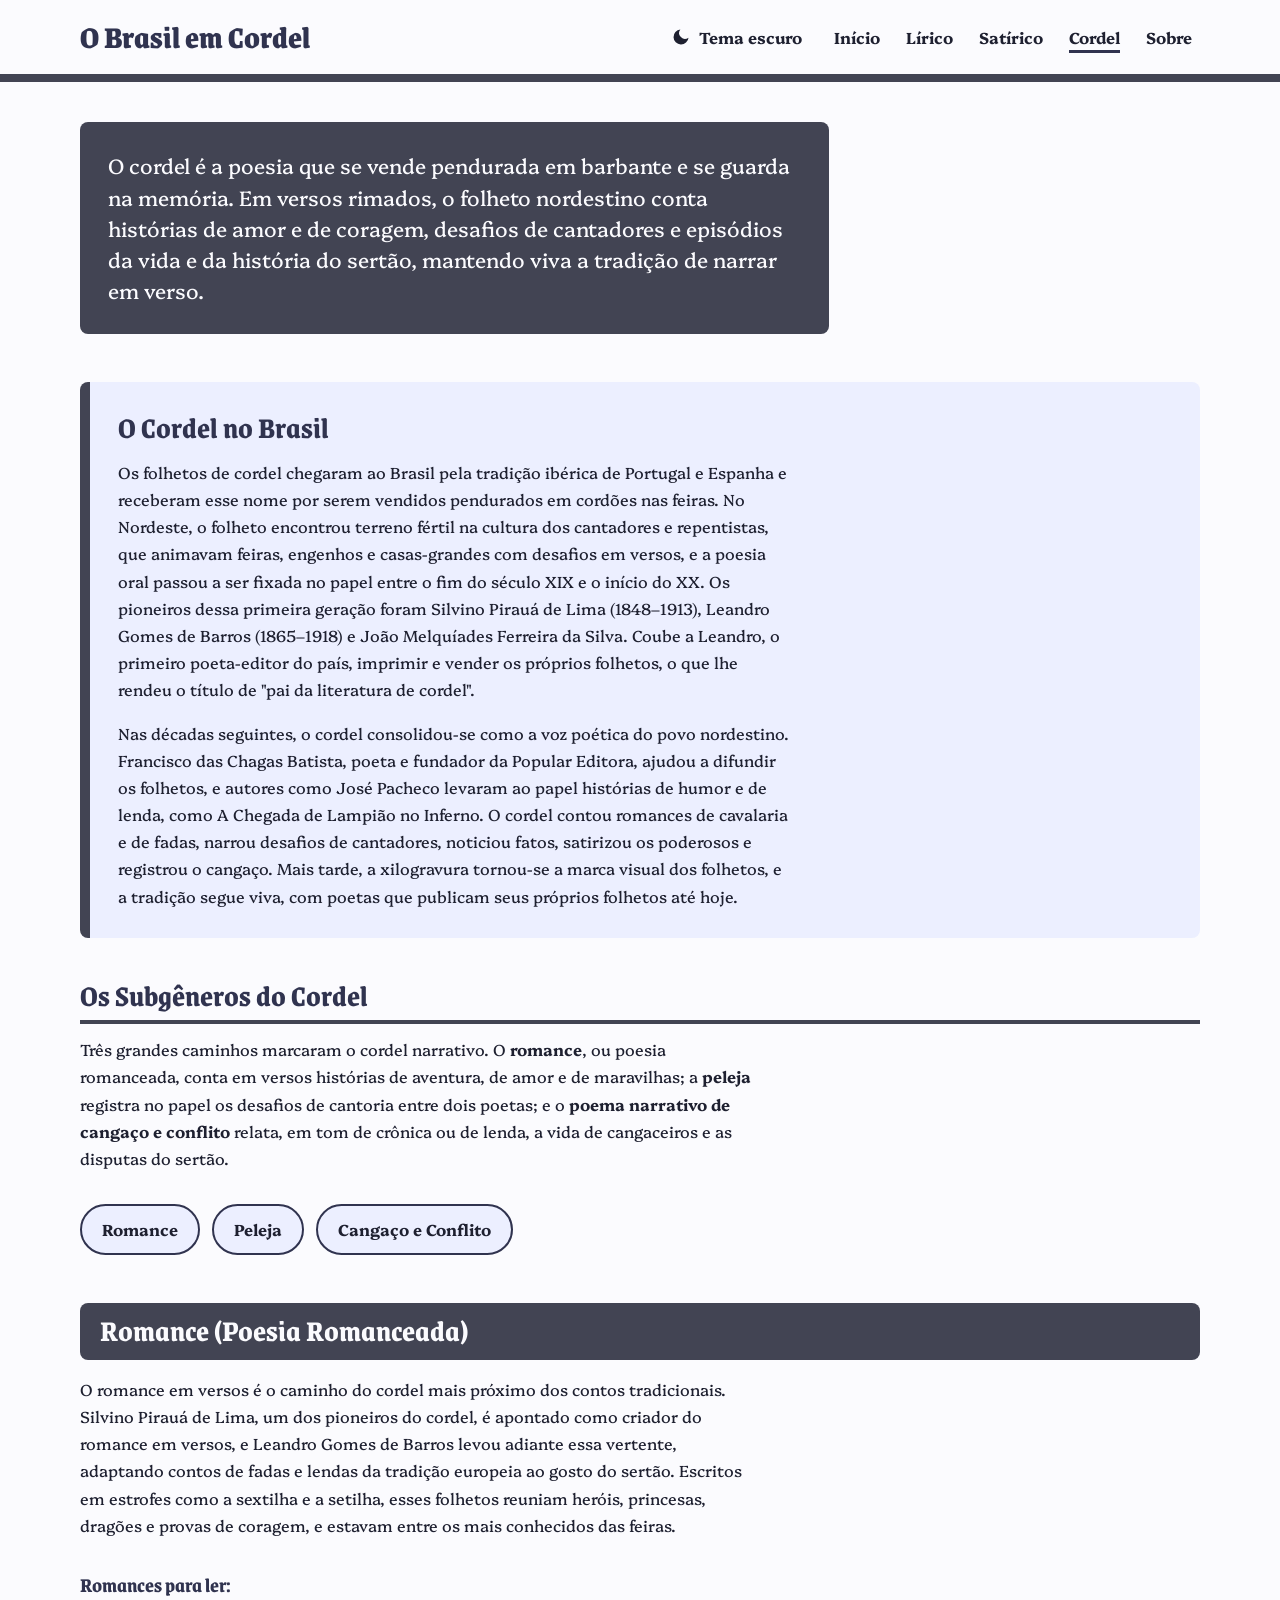
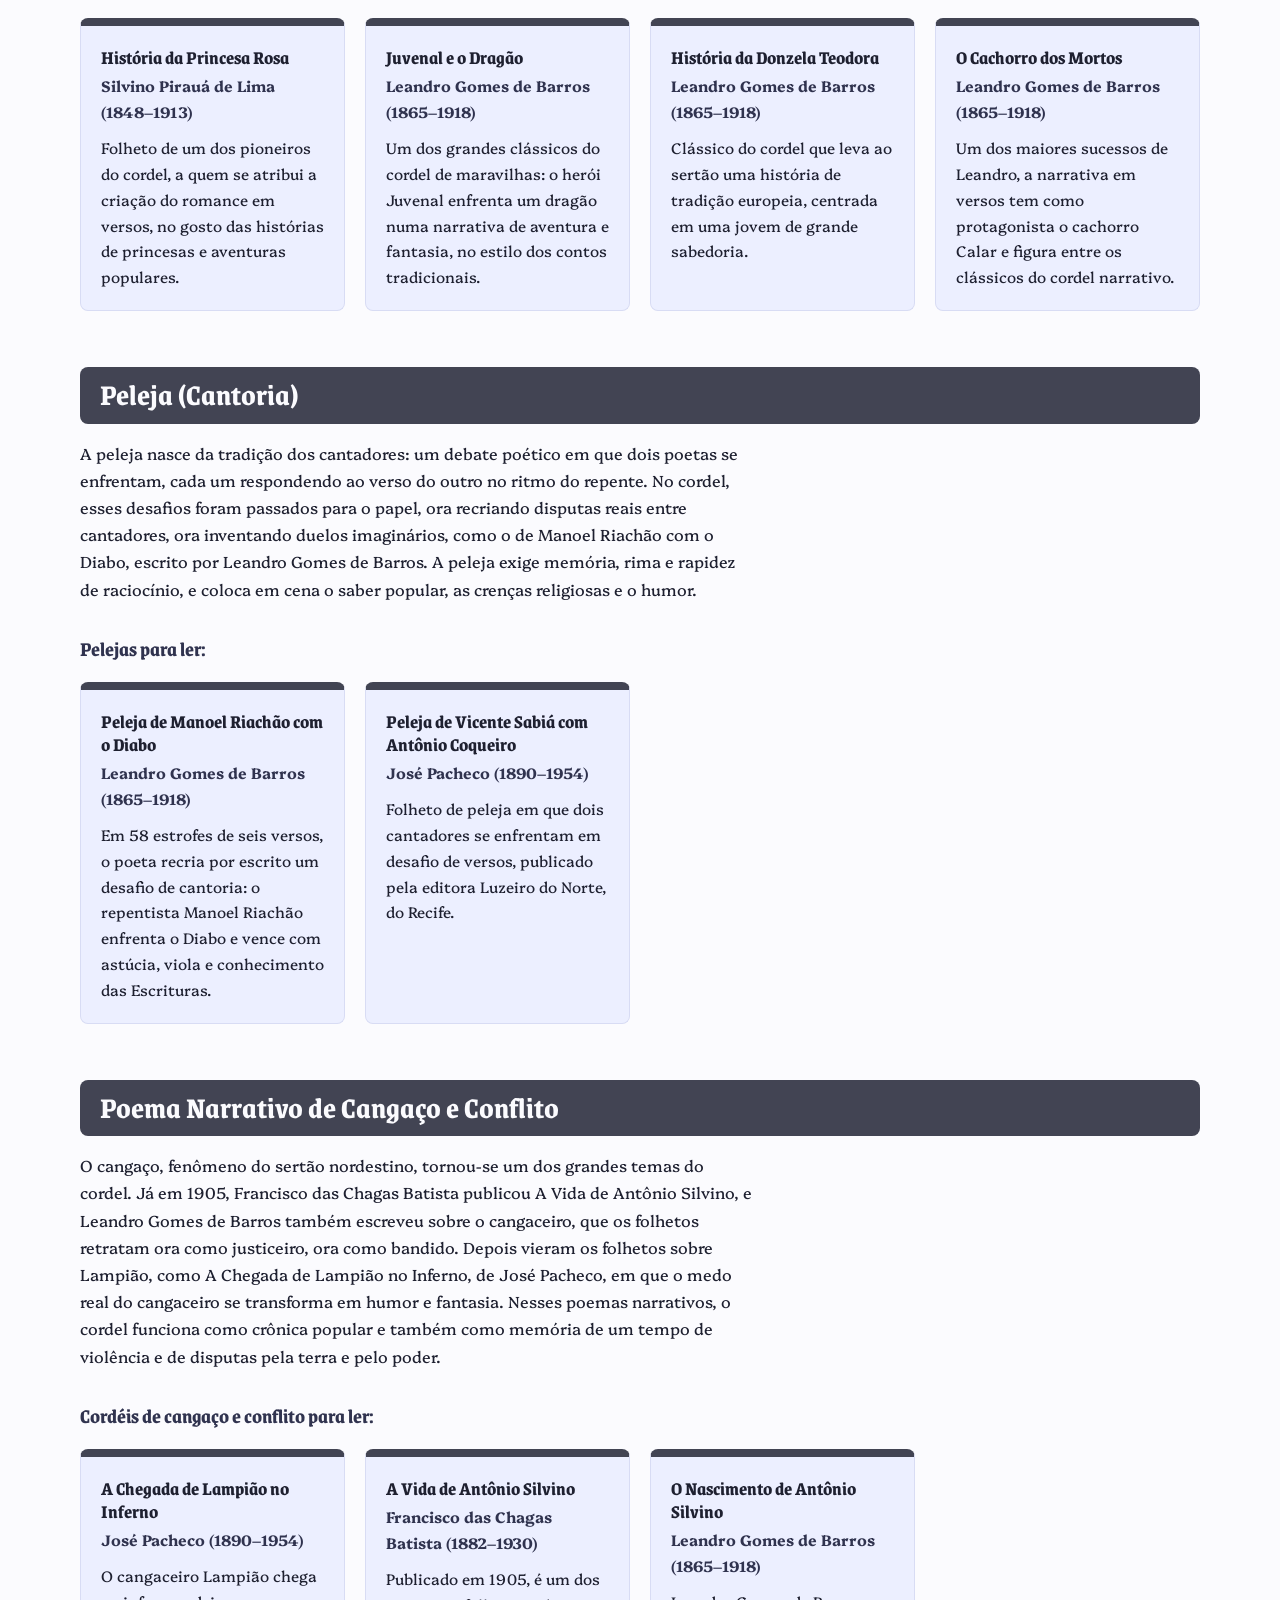
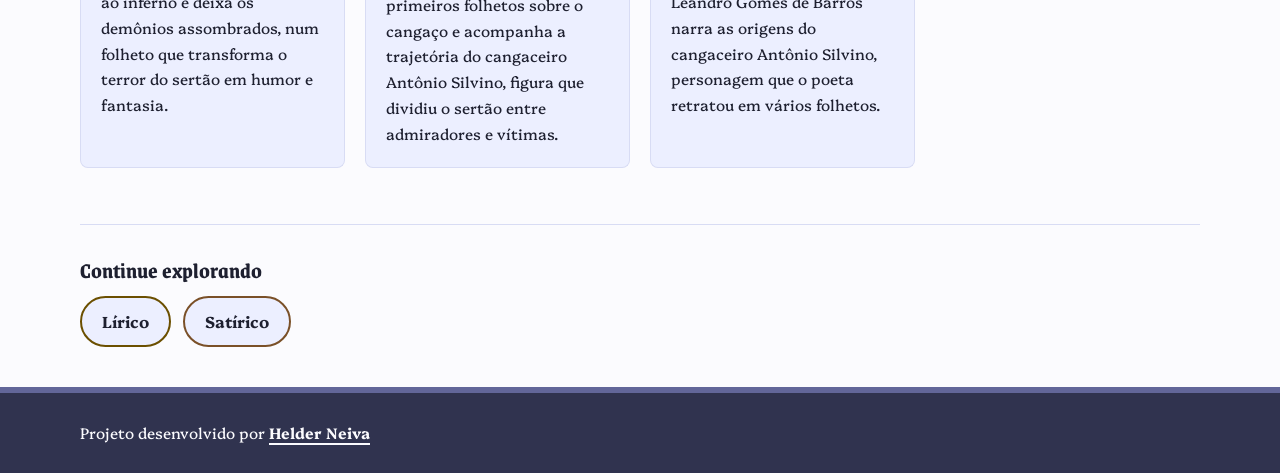
==== commit 0022fff3: "newup" ====
--- a/cordel.html
+++ b/cordel.html
@@ -4,11 +4,14 @@
     <meta charset="UTF-8">
     <meta name="viewport" content="width=device-width, initial-scale=1.0">
     <title>Museu da Poesia Digital | O Brasil em Cordel</title>
+    <link rel="icon" href="favicon.ico" sizes="32x32">
+    <link rel="icon" href="favicon.svg" type="image/svg+xml">
     <link rel="apple-touch-icon" href="apple-touch-icon.png">
     <meta name="theme-color" content="#4A2E16">
     <link rel="stylesheet" href="estilos/base.css">
+    <link rel="stylesheet" href="estilos/tema.css">
     <link rel="stylesheet" href="estilos/generos.css">
-    <link rel="stylesheet" href="estilos/tema.css">
+    <script src="scripts/tema.js"></script>
 </head>
 <body>
 
@@ -59,25 +62,25 @@
 
             <ul class="lista-cards">
                 <li class="card">
-                    <h3><a href="#">História da Princesa Rosa</a></h3>
+                    <h3><a href="poema.html?id=historia-da-princesa-rosa">História da Princesa Rosa</a></h3>
                     <p class="autor">Silvino Pirauá de Lima (1848–1913)</p>
                     <p>Folheto de um dos pioneiros do cordel, a quem se atribui a criação do romance em versos, no gosto das histórias de princesas e aventuras populares.</p>
                 </li>
 
                 <li class="card">
-                    <h3><a href="#">Juvenal e o Dragão</a></h3>
+                    <h3><a href="poema.html?id=juvenal-e-o-dragao">Juvenal e o Dragão</a></h3>
                     <p class="autor">Leandro Gomes de Barros (1865–1918)</p>
                     <p>Um dos grandes clássicos do cordel de maravilhas: o herói Juvenal enfrenta um dragão numa narrativa de aventura e fantasia, no estilo dos contos tradicionais.</p>
                 </li>
 
                 <li class="card">
-                    <h3><a href="#">História da Donzela Teodora</a></h3>
+                    <h3><a href="poema.html?id=historia-da-donzela-teodora">História da Donzela Teodora</a></h3>
                     <p class="autor">Leandro Gomes de Barros (1865–1918)</p>
                     <p>Clássico do cordel que leva ao sertão uma história de tradição europeia, centrada em uma jovem de grande sabedoria.</p>
                 </li>
 
                 <li class="card">
-                    <h3><a href="#">O Cachorro dos Mortos</a></h3>
+                    <h3><a href="poema.html?id=o-cachorro-dos-mortos">O Cachorro dos Mortos</a></h3>
                     <p class="autor">Leandro Gomes de Barros (1865–1918)</p>
                     <p>Um dos maiores sucessos de Leandro, a narrativa em versos tem como protagonista o cachorro Calar e figura entre os clássicos do cordel narrativo.</p>
                 </li>
@@ -92,13 +95,13 @@
 
             <ul class="lista-cards">
                 <li class="card">
-                    <h3><a href="#">Peleja de Manoel Riachão com o Diabo</a></h3>
+                    <h3><a href="poema.html?id=peleja-de-manoel-riachao-com-o-diabo">Peleja de Manoel Riachão com o Diabo</a></h3>
                     <p class="autor">Leandro Gomes de Barros (1865–1918)</p>
                     <p>Em 58 estrofes de seis versos, o poeta recria por escrito um desafio de cantoria: o repentista Manoel Riachão enfrenta o Diabo e vence com astúcia, viola e conhecimento das Escrituras.</p>
                 </li>
 
                 <li class="card">
-                    <h3><a href="#">Peleja de Vicente Sabiá com Antônio Coqueiro</a></h3>
+                    <h3><a href="poema.html?id=peleja-de-vicente-sabia-com-antonio-coqueiro">Peleja de Vicente Sabiá com Antônio Coqueiro</a></h3>
                     <p class="autor">José Pacheco (1890–1954)</p>
                     <p>Folheto de peleja em que dois cantadores se enfrentam em desafio de versos, publicado pela editora Luzeiro do Norte, do Recife.</p>
                 </li>
@@ -113,19 +116,19 @@
 
             <ul class="lista-cards">
                 <li class="card">
-                    <h3><a href="#">A Chegada de Lampião no Inferno</a></h3>
+                    <h3><a href="poema.html?id=a-chegada-de-lampiao-no-inferno">A Chegada de Lampião no Inferno</a></h3>
                     <p class="autor">José Pacheco (1890–1954)</p>
                     <p>O cangaceiro Lampião chega ao inferno e deixa os demônios assombrados, num folheto que transforma o terror do sertão em humor e fantasia.</p>
                 </li>
 
                 <li class="card">
-                    <h3><a href="#">A Vida de Antônio Silvino</a></h3>
+                    <h3><a href="poema.html?id=a-vida-de-antonio-silvino">A Vida de Antônio Silvino</a></h3>
                     <p class="autor">Francisco das Chagas Batista (1882–1930)</p>
                     <p>Publicado em 1905, é um dos primeiros folhetos sobre o cangaço e acompanha a trajetória do cangaceiro Antônio Silvino, figura que dividiu o sertão entre admiradores e vítimas.</p>
                 </li>
 
                 <li class="card">
-                    <h3><a href="#">O Nascimento de Antônio Silvino</a></h3>
+                    <h3><a href="poema.html?id=o-nascimento-de-antonio-silvino">O Nascimento de Antônio Silvino</a></h3>
                     <p class="autor">Leandro Gomes de Barros (1865–1918)</p>
                     <p>Leandro Gomes de Barros narra as origens do cangaceiro Antônio Silvino, personagem que o poeta retratou em vários folhetos.</p>
                 </li>
--- a/estilos/base.css
+++ b/estilos/base.css
@@ -33,6 +33,7 @@
     --cor-lirico:#FED15C;
     --cor-satirico:#E1C7A4;
     --cor-cordel:#424453;
+    --cor-home:#A84E08;
 
     --margem-lateral: 16px;
     --raio: 8px;
--- a/estilos/tema.css
+++ b/estilos/tema.css
@@ -1,5 +1,12 @@
 @charset "UTF-8";
 
+/* =========================================================
+   TEMA: cores por gênero (claro) + tema escuro + botão de tema
+   Usado por: index.html, páginas de gênero e poema.html
+   O tema escuro é ativado por <html data-tema="escuro"> (scripts/tema.js)
+   ========================================================= */
+
+/* ---------- Tema claro (padrão) ---------- */
 body {
     --cor-genero: var(--destaque);
     --texto-genero: var(--texto-inverso);
@@ -11,6 +18,7 @@
 }
 
 body:has(.menu a[aria-current="page"][href="lirico.html"]) {
+    /* Paleta Lírico: matiz 88° da --cor-lirico, no molde do :root (mesmas luminosidades) */
     --fundo-principal: #FFFBF3;
     --texto: #28200C;
     --fundo-card: #FFEFC8;
@@ -30,6 +38,7 @@
 }
 
 body:has(.menu a[aria-current="page"][href="satirico.html"]) {
+    /* Paleta Sátira: matiz 75° da --cor-satirico, no molde do :root (mesmas luminosidades) */
     --fundo-principal: #FFFBF6;
     --texto: #2A1F11;
     --fundo-card: #FEEDD6;
@@ -49,6 +58,7 @@
 }
 
 body:has(.menu a[aria-current="page"][href="cordel.html"]) {
+    /* Paleta Cordel: matiz 279° da --cor-cordel, no molde do :root (mesmas luminosidades) */
     --fundo-principal: #FBFBFE;
     --texto: #1E2030;
     --fundo-card: #ECEFFF;
@@ -79,6 +89,9 @@
     text-decoration-color: var(--sublinhado-menu);
 }
 
+/* ---------- Botão de tema (criado pelo tema.js) ----------
+   No computador: mesmo visual dos links do menu (cores, hover, sublinhado).
+   No celular: mesmo visual do botão hambúrguer. */
 .tema-toggle {
     display: inline-flex;
     align-items: center;
@@ -109,6 +122,7 @@
     fill: currentColor;
 }
 
+/* Tema escuro ligado: sublinhado igual ao do item de menu da página atual */
 .tema-toggle[aria-pressed="true"] .tema-toggle-texto {
     text-decoration: underline;
     text-decoration-color: var(--sublinhado-menu);
@@ -149,7 +163,19 @@
     }
 }
 
-
+/* =========================================================
+   TEMA ESCURO: uma paleta própria para a home e para cada gênero
+   Mesmo molde do :root (fundo, texto, card, destaque, borda...).
+   Cada paleta nasce da cor-base da página, na matiz dela
+   (--cor-home, --cor-lirico, --cor-satirico, --cor-cordel),
+   e todas usam os mesmos degraus de luminosidade, o que mantém
+   o conjunto harmônico e com o mesmo contraste:
+     texto sobre fundo ......... ~14:1
+     acento sobre fundo ........ ~9:1
+     texto sobre o painel ...... ~8:1
+   Regras gerais: fundo nunca preto puro, texto nunca branco puro,
+   acentos claros e dessaturados.
+   ========================================================= */
 :root[data-tema="escuro"] {
     color-scheme: dark;
 }
@@ -195,7 +221,7 @@
 }
 
 :root[data-tema="escuro"] body:has(.menu a[aria-current="page"][href="satirico.html"]) {
-   
+    /* Sátira (base --cor-satirico #E1C7A4): matiz 75° (OKLCH) da cor-base */
     --fundo-principal: #16130F;
     --texto: #E9E4DC;
     --fundo-card: #201C17;
@@ -213,7 +239,7 @@
 }
 
 :root[data-tema="escuro"] body:has(.menu a[aria-current="page"][href="cordel.html"]) {
-    
+    /* Cordel (base --cor-cordel #424453): matiz 279° (OKLCH) da cor-base */
     --fundo-principal: #131318;
     --texto: #E3E4ED;
     --fundo-card: #1C1C22;
@@ -230,6 +256,7 @@
     --faixa: 8px solid var(--destaque);
 }
 
+/* Chips "Continue explorando": texto escuro sobre os fundos claros no hover */
 :root[data-tema="escuro"] .outros-generos a[href="lirico.html"] {
     --texto-chip: #121212;
     --borda-chip: var(--cor-lirico);
@@ -246,6 +273,7 @@
     --borda-chip: #B3B9EE;
 }
 
+/* Imagens um pouco menos brilhantes sobre fundo escuro */
 :root[data-tema="escuro"] img {
     filter: brightness(0.9);
 }
--- a/estilos/generos.css
+++ b/estilos/generos.css
@@ -1,44 +1,6 @@
 @charset "UTF-8";
 
-body {
-    --cor-genero: var(--destaque);
-    --texto-genero: var(--texto-inverso);
-    --genero-claro: var(--fundo-card);
-    --genero-escuro: var(--destaque-inverso);
-}
-
-body:has(.menu a[aria-current="page"][href="lirico.html"]) {
-    --cor-genero: var(--cor-lirico);
-    --texto-genero: var(--texto);
-    --genero-claro: #FFF4D1;
-    --genero-escuro: #6B4F00;
-}
-
-body:has(.menu a[aria-current="page"][href="satirico.html"]) {
-    --cor-genero: var(--cor-satirico);
-    --texto-genero: var(--texto);
-    --genero-claro: #F6EEE2;
-    --genero-escuro: #7A5028;
-}
-
-body:has(.menu a[aria-current="page"][href="cordel.html"]) {
-    --cor-genero: var(--cor-cordel);
-    --texto-genero: var(--texto-inverso);
-    --genero-claro: #E8E9EF;
-    --genero-escuro: var(--cor-cordel);
-}
-
-header {
-    border-bottom: 8px solid var(--cor-genero);
-}
-
-header h1 {
-    color: var(--genero-escuro);
-}
-
-.menu > ul > li > a[aria-current="page"] {
-    text-decoration-color: var(--genero-escuro);
-}
+/* As cores de cada gênero ficam em tema.css */
 
 .introducao {
     margin-bottom: 48px;
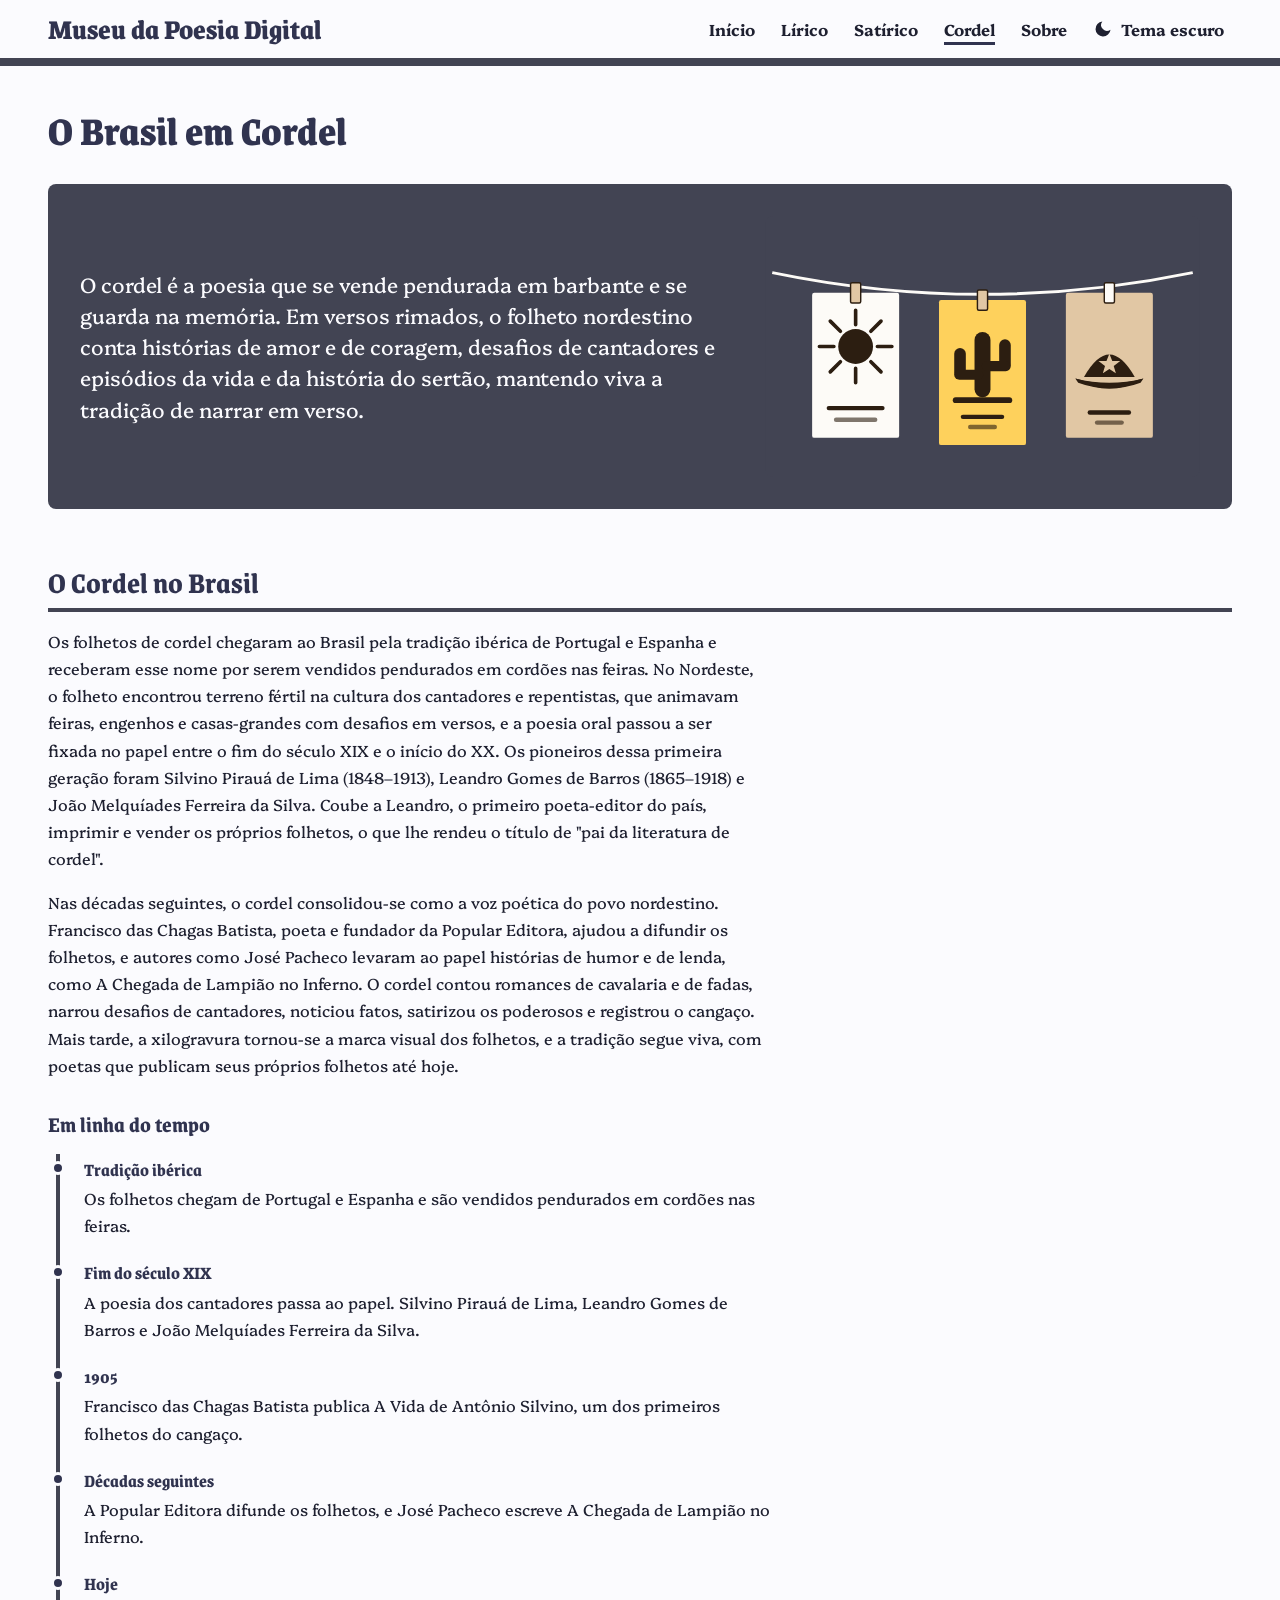
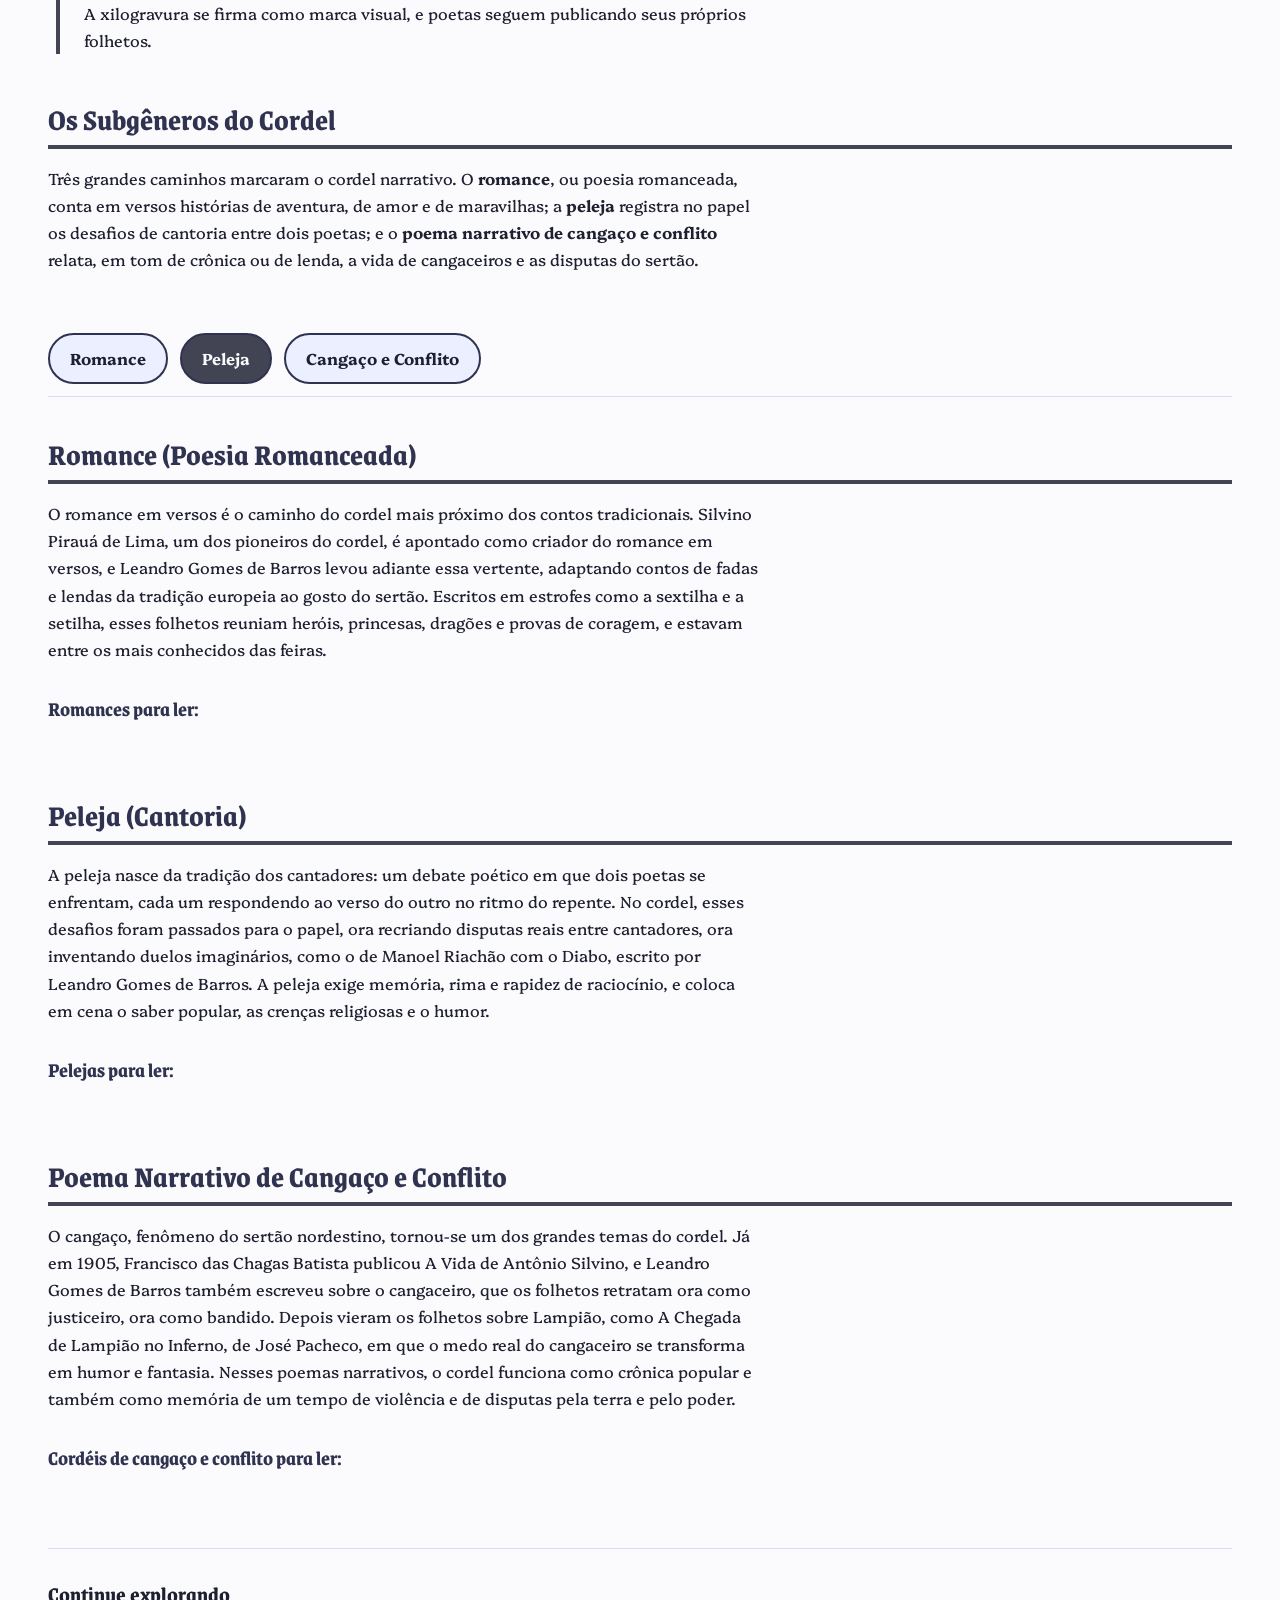
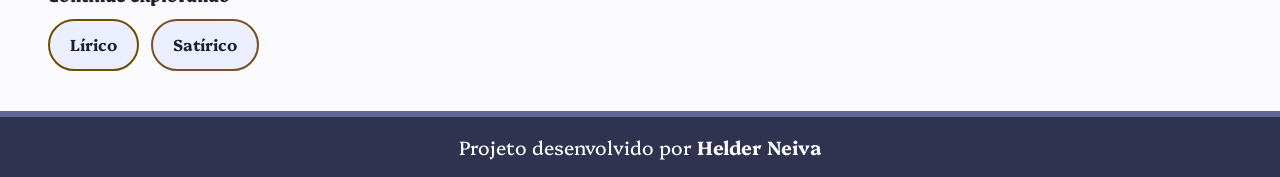
==== commit c3a441d3: "atualz" ====
--- a/cordel.html
+++ b/cordel.html
@@ -4,23 +4,31 @@
     <meta charset="UTF-8">
     <meta name="viewport" content="width=device-width, initial-scale=1.0">
     <title>Museu da Poesia Digital | O Brasil em Cordel</title>
+    <meta name="description" content="Conheça a história do cordel brasileiro e leia romances, pelejas e poemas de cangaço de Leandro Gomes de Barros e outros poetas.">
+    <meta property="og:type" content="website">
+    <meta property="og:locale" content="pt_BR">
+    <meta property="og:site_name" content="Museu da Poesia Digital">
+    <meta property="og:title" content="Museu da Poesia Digital | O Brasil em Cordel">
+    <meta property="og:description" content="Conheça a história do cordel brasileiro e leia romances, pelejas e poemas de cangaço de Leandro Gomes de Barros e outros poetas.">
+    <!-- Para prévia em redes sociais, adicione: <meta property="og:image" content="URL-completa-da-imagem.png"> -->
     <link rel="icon" href="favicon.ico" sizes="32x32">
     <link rel="icon" href="favicon.svg" type="image/svg+xml">
     <link rel="apple-touch-icon" href="apple-touch-icon.png">
     <meta name="theme-color" content="#4A2E16">
     <link rel="stylesheet" href="estilos/base.css">
     <link rel="stylesheet" href="estilos/tema.css">
+    <link rel="stylesheet" href="estilos/cards.css">
     <link rel="stylesheet" href="estilos/generos.css">
     <script src="scripts/tema.js"></script>
 </head>
-<body>
+<body data-genero="cordel">
 
     <a href="#conteudo" class="skip-link">Ir para o conteúdo principal</a>
 
     <header>
-        <h1>O Brasil em Cordel</h1>
+        <a class="marca" href="index.html">Museu da Poesia Digital</a>
         <nav class="menu" id="menu-principal" aria-label="Navegação principal">
-            <ul>
+            <ul role="list">
                 <li><a href="index.html">Início</a></li>
                 <li><a href="lirico.html">Lírico</a></li>
                 <li><a href="satirico.html">Satírico</a></li>
@@ -31,14 +39,25 @@
     </header>
 
     <main id="conteudo">
+        <h1 class="titulo-pagina">O Brasil em Cordel</h1>
+
         <section class="introducao" aria-label="Introdução">
             <p>O cordel é a poesia que se vende pendurada em barbante e se guarda na memória. Em versos rimados, o folheto nordestino conta histórias de amor e de coragem, desafios de cantadores e episódios da vida e da história do sertão, mantendo viva a tradição de narrar em verso.</p>
+            <img src="imagens/cordel.svg" alt="" width="600" height="360">
         </section>
 
         <section class="historia" aria-labelledby="historia-titulo">
             <h2 id="historia-titulo">O Cordel no Brasil</h2>
             <p>Os folhetos de cordel chegaram ao Brasil pela tradição ibérica de Portugal e Espanha e receberam esse nome por serem vendidos pendurados em cordões nas feiras. No Nordeste, o folheto encontrou terreno fértil na cultura dos cantadores e repentistas, que animavam feiras, engenhos e casas-grandes com desafios em versos, e a poesia oral passou a ser fixada no papel entre o fim do século XIX e o início do XX. Os pioneiros dessa primeira geração foram Silvino Pirauá de Lima (1848–1913), Leandro Gomes de Barros (1865–1918) e João Melquíades Ferreira da Silva. Coube a Leandro, o primeiro poeta-editor do país, imprimir e vender os próprios folhetos, o que lhe rendeu o título de "pai da literatura de cordel".</p>
             <p>Nas décadas seguintes, o cordel consolidou-se como a voz poética do povo nordestino. Francisco das Chagas Batista, poeta e fundador da Popular Editora, ajudou a difundir os folhetos, e autores como José Pacheco levaram ao papel histórias de humor e de lenda, como A Chegada de Lampião no Inferno. O cordel contou romances de cavalaria e de fadas, narrou desafios de cantadores, noticiou fatos, satirizou os poderosos e registrou o cangaço. Mais tarde, a xilogravura tornou-se a marca visual dos folhetos, e a tradição segue viva, com poetas que publicam seus próprios folhetos até hoje.</p>
+            <h3 id="tempo-titulo">Em linha do tempo</h3>
+            <ol class="linha-do-tempo" role="list" aria-labelledby="tempo-titulo">
+                <li><strong>Tradição ibérica</strong> Os folhetos chegam de Portugal e Espanha e são vendidos pendurados em cordões nas feiras.</li>
+                <li><strong>Fim do século XIX</strong> A poesia dos cantadores passa ao papel. Silvino Pirauá de Lima, Leandro Gomes de Barros e João Melquíades Ferreira da Silva.</li>
+                <li><strong>1905</strong> Francisco das Chagas Batista publica A Vida de Antônio Silvino, um dos primeiros folhetos do cangaço.</li>
+                <li><strong>Décadas seguintes</strong> A Popular Editora difunde os folhetos, e José Pacheco escreve A Chegada de Lampião no Inferno.</li>
+                <li><strong>Hoje</strong> A xilogravura se firma como marca visual, e poetas seguem publicando seus próprios folhetos.</li>
+            </ol>
         </section>
 
         <section class="subgeneros" aria-labelledby="subgeneros-titulo">
@@ -46,98 +65,53 @@
             <p>Três grandes caminhos marcaram o cordel narrativo. O <strong>romance</strong>, ou poesia romanceada, conta em versos histórias de aventura, de amor e de maravilhas; a <strong>peleja</strong> registra no papel os desafios de cantoria entre dois poetas; e o <strong>poema narrativo de cangaço e conflito</strong> relata, em tom de crônica ou de lenda, a vida de cangaceiros e as disputas do sertão.</p>
         </section>
 
+        <div class="busca" id="busca" role="search" hidden>
+            <label for="busca-campo">Buscar nesta página</label>
+            <input type="search" id="busca-campo" placeholder="Título, autor ou palavra do resumo" autocomplete="off">
+            <p class="busca-status" id="busca-status" role="status"></p>
+        </div>
+
         <nav class="indice-subgeneros" aria-label="Subgêneros do cordel">
-            <ul>
+            <ul role="list">
                 <li><a href="#romance">Romance</a></li>
                 <li><a href="#peleja">Peleja</a></li>
                 <li><a href="#cangaco-conflito">Cangaço e Conflito</a></li>
             </ul>
         </nav>
 
-        <section id="romance">
-            <h2>Romance (Poesia Romanceada)</h2>
+        <section id="romance" class="secao-subgenero" aria-labelledby="romance-titulo">
+            <h2 id="romance-titulo">Romance (Poesia Romanceada)</h2>
             <p>O romance em versos é o caminho do cordel mais próximo dos contos tradicionais. Silvino Pirauá de Lima, um dos pioneiros do cordel, é apontado como criador do romance em versos, e Leandro Gomes de Barros levou adiante essa vertente, adaptando contos de fadas e lendas da tradição europeia ao gosto do sertão. Escritos em estrofes como a sextilha e a setilha, esses folhetos reuniam heróis, princesas, dragões e provas de coragem, e estavam entre os mais conhecidos das feiras.</p>
 
-            <p>Romances para ler:</p>
+            <p id="lista-romance" class="chamada-lista">Romances para ler:</p>
 
-            <ul class="lista-cards">
-                <li class="card">
-                    <h3><a href="poema.html?id=historia-da-princesa-rosa">História da Princesa Rosa</a></h3>
-                    <p class="autor">Silvino Pirauá de Lima (1848–1913)</p>
-                    <p>Folheto de um dos pioneiros do cordel, a quem se atribui a criação do romance em versos, no gosto das histórias de princesas e aventuras populares.</p>
-                </li>
-
-                <li class="card">
-                    <h3><a href="poema.html?id=juvenal-e-o-dragao">Juvenal e o Dragão</a></h3>
-                    <p class="autor">Leandro Gomes de Barros (1865–1918)</p>
-                    <p>Um dos grandes clássicos do cordel de maravilhas: o herói Juvenal enfrenta um dragão numa narrativa de aventura e fantasia, no estilo dos contos tradicionais.</p>
-                </li>
-
-                <li class="card">
-                    <h3><a href="poema.html?id=historia-da-donzela-teodora">História da Donzela Teodora</a></h3>
-                    <p class="autor">Leandro Gomes de Barros (1865–1918)</p>
-                    <p>Clássico do cordel que leva ao sertão uma história de tradição europeia, centrada em uma jovem de grande sabedoria.</p>
-                </li>
-
-                <li class="card">
-                    <h3><a href="poema.html?id=o-cachorro-dos-mortos">O Cachorro dos Mortos</a></h3>
-                    <p class="autor">Leandro Gomes de Barros (1865–1918)</p>
-                    <p>Um dos maiores sucessos de Leandro, a narrativa em versos tem como protagonista o cachorro Calar e figura entre os clássicos do cordel narrativo.</p>
-                </li>
-            </ul>
+            <ul class="lista-cards" id="cards-romance" role="list" aria-labelledby="lista-romance" data-sub="romance"></ul>
+            <noscript><p>Os poemas desta seção são carregados com JavaScript. Ative-o para ver a lista.</p></noscript>
         </section>
 
-        <section id="peleja">
-            <h2>Peleja (Cantoria)</h2>
+        <section id="peleja" class="secao-subgenero" aria-labelledby="peleja-titulo">
+            <h2 id="peleja-titulo">Peleja (Cantoria)</h2>
             <p>A peleja nasce da tradição dos cantadores: um debate poético em que dois poetas se enfrentam, cada um respondendo ao verso do outro no ritmo do repente. No cordel, esses desafios foram passados para o papel, ora recriando disputas reais entre cantadores, ora inventando duelos imaginários, como o de Manoel Riachão com o Diabo, escrito por Leandro Gomes de Barros. A peleja exige memória, rima e rapidez de raciocínio, e coloca em cena o saber popular, as crenças religiosas e o humor.</p>
 
-            <p>Pelejas para ler:</p>
+            <p id="lista-peleja" class="chamada-lista">Pelejas para ler:</p>
 
-            <ul class="lista-cards">
-                <li class="card">
-                    <h3><a href="poema.html?id=peleja-de-manoel-riachao-com-o-diabo">Peleja de Manoel Riachão com o Diabo</a></h3>
-                    <p class="autor">Leandro Gomes de Barros (1865–1918)</p>
-                    <p>Em 58 estrofes de seis versos, o poeta recria por escrito um desafio de cantoria: o repentista Manoel Riachão enfrenta o Diabo e vence com astúcia, viola e conhecimento das Escrituras.</p>
-                </li>
-
-                <li class="card">
-                    <h3><a href="poema.html?id=peleja-de-vicente-sabia-com-antonio-coqueiro">Peleja de Vicente Sabiá com Antônio Coqueiro</a></h3>
-                    <p class="autor">José Pacheco (1890–1954)</p>
-                    <p>Folheto de peleja em que dois cantadores se enfrentam em desafio de versos, publicado pela editora Luzeiro do Norte, do Recife.</p>
-                </li>
-            </ul>
+            <ul class="lista-cards" id="cards-peleja" role="list" aria-labelledby="lista-peleja" data-sub="peleja"></ul>
+            <noscript><p>Os poemas desta seção são carregados com JavaScript. Ative-o para ver a lista.</p></noscript>
         </section>
 
-        <section id="cangaco-conflito">
-            <h2>Poema Narrativo de Cangaço e Conflito</h2>
+        <section id="cangaco-conflito" class="secao-subgenero" aria-labelledby="cangaco-conflito-titulo">
+            <h2 id="cangaco-conflito-titulo">Poema Narrativo de Cangaço e Conflito</h2>
             <p>O cangaço, fenômeno do sertão nordestino, tornou-se um dos grandes temas do cordel. Já em 1905, Francisco das Chagas Batista publicou A Vida de Antônio Silvino, e Leandro Gomes de Barros também escreveu sobre o cangaceiro, que os folhetos retratam ora como justiceiro, ora como bandido. Depois vieram os folhetos sobre Lampião, como A Chegada de Lampião no Inferno, de José Pacheco, em que o medo real do cangaceiro se transforma em humor e fantasia. Nesses poemas narrativos, o cordel funciona como crônica popular e também como memória de um tempo de violência e de disputas pela terra e pelo poder.</p>
 
-            <p>Cordéis de cangaço e conflito para ler:</p>
+            <p id="lista-cangaco-conflito" class="chamada-lista">Cordéis de cangaço e conflito para ler:</p>
 
-            <ul class="lista-cards">
-                <li class="card">
-                    <h3><a href="poema.html?id=a-chegada-de-lampiao-no-inferno">A Chegada de Lampião no Inferno</a></h3>
-                    <p class="autor">José Pacheco (1890–1954)</p>
-                    <p>O cangaceiro Lampião chega ao inferno e deixa os demônios assombrados, num folheto que transforma o terror do sertão em humor e fantasia.</p>
-                </li>
-
-                <li class="card">
-                    <h3><a href="poema.html?id=a-vida-de-antonio-silvino">A Vida de Antônio Silvino</a></h3>
-                    <p class="autor">Francisco das Chagas Batista (1882–1930)</p>
-                    <p>Publicado em 1905, é um dos primeiros folhetos sobre o cangaço e acompanha a trajetória do cangaceiro Antônio Silvino, figura que dividiu o sertão entre admiradores e vítimas.</p>
-                </li>
-
-                <li class="card">
-                    <h3><a href="poema.html?id=o-nascimento-de-antonio-silvino">O Nascimento de Antônio Silvino</a></h3>
-                    <p class="autor">Leandro Gomes de Barros (1865–1918)</p>
-                    <p>Leandro Gomes de Barros narra as origens do cangaceiro Antônio Silvino, personagem que o poeta retratou em vários folhetos.</p>
-                </li>
-            </ul>
+            <ul class="lista-cards" id="cards-cangaco-conflito" role="list" aria-labelledby="lista-cangaco-conflito" data-sub="cangaco-conflito"></ul>
+            <noscript><p>Os poemas desta seção são carregados com JavaScript. Ative-o para ver a lista.</p></noscript>
         </section>
 
         <nav class="outros-generos" aria-label="Outros gêneros">
             <h2>Continue explorando</h2>
-            <ul>
+            <ul role="list">
                 <li><a href="lirico.html">Lírico</a></li>
                 <li><a href="satirico.html">Satírico</a></li>
             </ul>
@@ -149,6 +123,10 @@
         <p>Projeto desenvolvido por <a href="https://github.com/helderneiva" target="_blank" rel="noopener noreferrer">Helder Neiva<span class="visually-hidden"> (abre em nova aba)</span></a></p>
     </footer>
 
+    <script src="scripts/util.js"></script>
     <script src="scripts/script.js"></script>
+    <script src="dados/poemas.js"></script>
+    <script src="scripts/cards.js"></script>
+    <script src="scripts/indice.js"></script>
 </body>
 </html>
--- a/estilos/base.css
+++ b/estilos/base.css
@@ -1,22 +1,30 @@
 @charset "UTF-8";
 
+/* =========================================================
+   BASE: fontes, variáveis, tipografia, cabeçalho, menu e rodapé
+   ========================================================= */
+
+/* Fontes: o navegador usa o .woff2 quando ele existir e cai para o .ttf.
+   Para reduzir o peso, converta os .ttf em .woff2 e coloque-os em /fontes. */
 @font-face {
-  font-family: 'Grenze';
-  src: url('../fontes/Grenze-VariableFont_wght.ttf') format('truetype');
-  font-weight: 100 900;
-  font-style: normal;
-  font-display: swap;
+    font-family: 'Grenze';
+    src: url('../fontes/Grenze-VariableFont_wght.woff2') format('woff2'),
+         url('../fontes/Grenze-VariableFont_wght.ttf') format('truetype');
+    font-weight: 100 900;
+    font-style: normal;
+    font-display: swap;
 }
 
 @font-face {
-  font-family: 'Platypi';
-  src: url('../fontes/Platypi-VariableFont_wght.ttf') format('truetype');
-  font-weight: 100 900;
-  font-style: normal;
-  font-display: swap;
-}
-
-:root{
+    font-family: 'Platypi';
+    src: url('../fontes/Platypi-VariableFont_wght.woff2') format('woff2'),
+         url('../fontes/Platypi-VariableFont_wght.ttf') format('truetype');
+    font-weight: 100 900;
+    font-style: normal;
+    font-display: swap;
+}
+
+:root {
     --fonte-titulo: 'Grenze', Georgia, serif;
     --fonte-texto: 'Platypi', Georgia, serif;
 
@@ -30,39 +38,33 @@
     --borda: #E4DCD0;
     --foco: #A84E08;
 
-    --cor-lirico:#FED15C;
-    --cor-satirico:#E1C7A4;
-    --cor-cordel:#424453;
-    --cor-home:#A84E08;
-
-    --margem-lateral: 16px;
+    --cor-lirico: #FED15C;
+    --cor-satirico: #E1C7A4;
+    --cor-cordel: #424453;
+    --cor-home: #A84E08;
+
     --raio: 8px;
-}
-
-@media (min-width: 769px) {
-    :root { --margem-lateral: 32px; }
-}
-
-@media (min-width: 1280px) {
-    :root { --margem-lateral: 80px; }
-}
-
-@media (min-width: 1600px) {
-    :root { --margem-lateral: 200px; }
-}
-
-@media (min-width: 1920px) {
-    :root { --margem-lateral: 360px; }
-}
-
-@media (min-width: 2560px) {
-    :root { --margem-lateral: 680px; }
-}
-
-*{
+
+    /* Largura máxima do conteúdo e medida de leitura (um só valor para todo o site) */
+    --largura-max: 75rem;
+    --medida: 65ch;
+
+    /* Margem lateral fluida: cresce com a tela e, em telas grandes,
+       trava o conteúdo no centro com a largura máxima (sem "saltos" de breakpoint) */
+    --margem-lateral: max(clamp(16px, 4vw, 48px), calc((100% - var(--largura-max)) / 2));
+}
+
+*,
+*::before,
+*::after {
     margin: 0;
     padding: 0;
     box-sizing: border-box;
+}
+
+/* Garante que o atributo hidden vença qualquer "display" definido nas classes */
+[hidden] {
+    display: none !important;
 }
 
 .skip-link {
@@ -78,29 +80,36 @@
 }
 
 .skip-link:focus {
-  top: 16px;
+    top: 16px;
 }
 
 .visually-hidden {
-  position: absolute;
-  width: 1px;
-  height: 1px;
-  padding: 0;
-  margin: -1px;
-  overflow: hidden;
-  clip: rect(0, 0, 0, 0);
-  clip-path: rect(0, 0, 0, 0);
-  white-space: nowrap;
-  border: 0;
-}
-
-html{
-    scroll-behavior: smooth;
+    position: absolute;
+    width: 1px;
+    height: 1px;
+    padding: 0;
+    margin: -1px;
+    overflow: hidden;
+    clip: rect(0, 0, 0, 0);
+    clip-path: inset(50%);
+    white-space: nowrap;
+    border: 0;
+}
+
+html {
     scroll-padding-top: 1em;
+}
+
+/* Rolagem suave só para quem não pediu menos movimento */
+@media (prefers-reduced-motion: no-preference) {
+    html {
+        scroll-behavior: smooth;
+    }
 }
 
 body {
     min-height: 100vh;
+    min-height: 100dvh;
     display: flex;
     flex-direction: column;
     font-family: var(--fonte-texto);
@@ -117,12 +126,18 @@
 }
 
 /* ---------- Tipografia ---------- */
-h2, h3, h4 {
+h1, h2, h3, h4 {
     font-family: var(--fonte-titulo);
     font-weight: 700;
     line-height: 1.2;
 }
 
+h1 {
+    font-size: 2.6em;
+    font-weight: 800;
+    margin-bottom: 20px;
+}
+
 h2 {
     font-size: 1.9em;
     margin-bottom: 12px;
@@ -151,25 +166,42 @@
     outline-offset: 3px;
 }
 
+/* ---------- Cabeçalho ---------- */
 header {
-    background-color: var(--fundo-principal);
-    color: var(--texto-inverso);
-    border-bottom: 1px solid var(--borda);
-    padding: 10px var(--margem-lateral);
     display: flex;
     flex-wrap: wrap;
     justify-content: space-between;
     align-items: center;
-    gap: 16px;
-}
-
-header h1 {
+    gap: 8px 24px;
+    padding: 10px var(--margem-lateral);
+    background-color: var(--fundo-principal);
+    border-bottom: 1px solid var(--borda);
+}
+
+/* Nome do museu: link para a home, presente em todas as páginas */
+.marca {
     font-family: var(--fonte-titulo);
-    font-size: 2em;
+    font-size: 1.8em;
     font-weight: 800;
+    line-height: 1.2;
     color: var(--texto);
-}
-
+    text-decoration: none;
+}
+
+.marca:hover {
+    text-decoration: underline;
+    text-decoration-thickness: 3px;
+    text-underline-offset: 6px;
+}
+
+/* Título da página (h1 dentro do <main>) */
+.titulo-pagina {
+    margin-bottom: 28px;
+    font-size: 2.6em;
+    color: var(--texto);
+}
+
+/* ---------- Menu ---------- */
 .menu ul {
     list-style: none;
     display: flex;
@@ -188,7 +220,7 @@
     line-height: 1.4;
     border-radius: 5px;
     padding: 8px;
-    transition: color 0.3s ease,background-color 0.3s ease;
+    transition: color 0.3s ease, background-color 0.3s ease;
 }
 
 .menu > ul > li > a[aria-current="page"] {
@@ -198,7 +230,7 @@
     text-underline-offset: 6px;
 }
 
-.menu > ul > li > a:hover{
+.menu > ul > li > a:hover {
     color: var(--texto-inverso);
     background-color: var(--destaque-inverso);
 }
@@ -209,7 +241,7 @@
 
 /* ---------- Botão hambúrguer (criado pelo script.js) ---------- */
 .menu-toggle {
-  display: none;
+    display: none;
 }
 
 .menu-toggle-icone,
@@ -255,6 +287,7 @@
     transform: rotate(-45deg);
 }
 
+/* ---------- Conteúdo e rodapé ---------- */
 main {
     flex: 1;
     padding: 40px var(--margem-lateral);
@@ -263,14 +296,13 @@
 .app-footer {
     display: flex;
     flex-wrap: wrap;
-    justify-content: space-between;
+    justify-content: center;
     align-items: center;
-    gap: 8px 32px;
-    padding: 28px var(--margem-lateral);
+    padding: 15px 10px;
     background-color: var(--destaque-inverso);
     color: var(--texto-inverso);
     border-top: 6px solid var(--destaque);
-    font-size: 0.95em;
+    font-size: 1.2em;
     line-height: 1.6;
 }
 
@@ -281,14 +313,12 @@
 .app-footer a {
     color: var(--texto-inverso);
     font-weight: 700;
-    text-decoration: underline;
-    text-decoration-thickness: 2px;
-    text-underline-offset: 4px;
+    text-decoration: none;
     transition: color 0.3s ease;
 }
 
 .app-footer a:hover {
-    color: var(--cor-lirico);
+    color: #f5e347;
 }
 
 .app-footer a:focus-visible {
@@ -297,8 +327,13 @@
 
 /* ---------- Mobile ---------- */
 @media (max-width: 768px) {
-    header h1 {
+    .marca {
         font-size: 1.5em;
+    }
+
+    .titulo-pagina,
+    h1 {
+        font-size: 2em;
     }
 
     .menu-toggle {
@@ -341,4 +376,14 @@
         flex-direction: column;
         text-align: center;
     }
+}
+
+/* ---------- Movimento reduzido ---------- */
+@media (prefers-reduced-motion: reduce) {
+    *,
+    *::before,
+    *::after {
+        transition: none !important;
+        animation: none !important;
+    }
 }
--- a/estilos/tema.css
+++ b/estilos/tema.css
@@ -2,7 +2,9 @@
 
 /* =========================================================
    TEMA: cores por gênero (claro) + tema escuro + botão de tema
-   Usado por: index.html, páginas de gênero e poema.html
+   Usado por: index.html, páginas de gênero, poema.html e 404.html
+   A paleta do gênero vem de <body data-genero="lirico|satirico|cordel">
+   (nas páginas de gênero, no HTML; em poema.html, definido por poema-pagina.js).
    O tema escuro é ativado por <html data-tema="escuro"> (scripts/tema.js)
    ========================================================= */
 
@@ -17,7 +19,7 @@
     --sublinhado-menu: var(--destaque);
 }
 
-body:has(.menu a[aria-current="page"][href="lirico.html"]) {
+body[data-genero="lirico"] {
     /* Paleta Lírico: matiz 88° da --cor-lirico, no molde do :root (mesmas luminosidades) */
     --fundo-principal: #FFFBF3;
     --texto: #28200C;
@@ -37,7 +39,7 @@
     --sublinhado-menu: var(--genero-escuro);
 }
 
-body:has(.menu a[aria-current="page"][href="satirico.html"]) {
+body[data-genero="satirico"] {
     /* Paleta Sátira: matiz 75° da --cor-satirico, no molde do :root (mesmas luminosidades) */
     --fundo-principal: #FFFBF6;
     --texto: #2A1F11;
@@ -57,7 +59,7 @@
     --sublinhado-menu: var(--genero-escuro);
 }
 
-body:has(.menu a[aria-current="page"][href="cordel.html"]) {
+body[data-genero="cordel"] {
     /* Paleta Cordel: matiz 279° da --cor-cordel, no molde do :root (mesmas luminosidades) */
     --fundo-principal: #FBFBFE;
     --texto: #1E2030;
@@ -81,7 +83,11 @@
     border-bottom: var(--faixa);
 }
 
-header h1 {
+.marca {
+    color: var(--titulo-cabecalho);
+}
+
+.titulo-pagina {
     color: var(--titulo-cabecalho);
 }
 
@@ -90,13 +96,12 @@
 }
 
 /* ---------- Botão de tema (criado pelo tema.js) ----------
-   No computador: mesmo visual dos links do menu (cores, hover, sublinhado).
-   No celular: mesmo visual do botão hambúrguer. */
-.tema-toggle {
+   Fica como último item do menu: no computador tem o mesmo visual dos links;
+   no celular aparece dentro do menu aberto, como uma linha a mais. */
+.menu .tema-toggle {
     display: inline-flex;
     align-items: center;
     gap: 8px;
-    margin-left: auto;
     padding: 8px;
     font-family: var(--fonte-texto);
     font-size: 1em;
@@ -110,12 +115,12 @@
     transition: color 0.3s ease, background-color 0.3s ease;
 }
 
-.tema-toggle:hover {
+.menu .tema-toggle:hover {
     color: var(--texto-inverso);
     background-color: var(--destaque-inverso);
 }
 
-.tema-toggle svg {
+.menu .tema-toggle svg {
     width: 1.25em;
     height: 1.25em;
     flex-shrink: 0;
@@ -123,43 +128,22 @@
 }
 
 /* Tema escuro ligado: sublinhado igual ao do item de menu da página atual */
-.tema-toggle[aria-pressed="true"] .tema-toggle-texto {
+.menu .tema-toggle[aria-pressed="true"] .tema-toggle-texto {
     text-decoration: underline;
     text-decoration-color: var(--sublinhado-menu);
     text-decoration-thickness: 3px;
     text-underline-offset: 6px;
 }
 
-.tema-toggle[aria-pressed="true"]:hover .tema-toggle-texto {
+.menu .tema-toggle[aria-pressed="true"]:hover .tema-toggle-texto {
     text-decoration-color: currentColor;
 }
 
 @media (max-width: 768px) {
-    .tema-toggle {
-        justify-content: center;
-        min-width: 44px;
-        min-height: 44px;
-        padding: 0;
-        border: 2px solid var(--texto);
-    }
-
-    .tema-toggle:hover {
-        color: var(--texto);
-        background-color: var(--fundo-card);
-    }
-
-    .tema-toggle[aria-pressed="true"] {
-        background-color: var(--fundo-card);
-    }
-
-    .tema-toggle-texto {
-        position: absolute;
-        width: 1px;
-        height: 1px;
-        margin: -1px;
-        overflow: hidden;
-        clip-path: rect(0, 0, 0, 0);
-        white-space: nowrap;
+    .menu .tema-toggle {
+        display: flex;
+        width: 100%;
+        padding: 12px 8px;
     }
 }
 
@@ -202,7 +186,7 @@
     --faixa: 1px solid var(--borda);
 }
 
-:root[data-tema="escuro"] body:has(.menu a[aria-current="page"][href="lirico.html"]) {
+:root[data-tema="escuro"] body[data-genero="lirico"] {
     /* Lírico (base --cor-lirico #FED15C): matiz 88° (OKLCH) da cor-base */
     --fundo-principal: #16140D;
     --texto: #E8E4DC;
@@ -220,7 +204,7 @@
     --faixa: 8px solid var(--destaque);
 }
 
-:root[data-tema="escuro"] body:has(.menu a[aria-current="page"][href="satirico.html"]) {
+:root[data-tema="escuro"] body[data-genero="satirico"] {
     /* Sátira (base --cor-satirico #E1C7A4): matiz 75° (OKLCH) da cor-base */
     --fundo-principal: #16130F;
     --texto: #E9E4DC;
@@ -238,7 +222,7 @@
     --faixa: 8px solid var(--destaque);
 }
 
-:root[data-tema="escuro"] body:has(.menu a[aria-current="page"][href="cordel.html"]) {
+:root[data-tema="escuro"] body[data-genero="cordel"] {
     /* Cordel (base --cor-cordel #424453): matiz 279° (OKLCH) da cor-base */
     --fundo-principal: #131318;
     --texto: #E3E4ED;
--- a/estilos/cards.css
+++ b/estilos/cards.css
@@ -0,0 +1,123 @@
+@charset "UTF-8";
+
+/* =========================================================
+   CARDS DE POEMA
+   Usado por: index.html (poema do dia) e páginas de gênero.
+   Os cards são montados pelo scripts/cards.js a partir de dados/poemas.js.
+   ========================================================= */
+
+.lista-cards {
+    list-style: none;
+    display: grid;
+    /* auto-fit estica os cards quando a seção tem poucos poemas;
+       min(100%, 300px) evita estouro em telas muito estreitas */
+    grid-template-columns: repeat(auto-fit, minmax(min(100%, 300px), 1fr));
+    gap: 20px;
+}
+
+.card {
+    position: relative; /* referência do link esticado */
+    display: flex;
+    flex-direction: column;
+    padding: 20px;
+    background-color: var(--genero-claro);
+    border: 1px solid var(--borda);
+    border-top: 8px solid var(--cor-genero);
+    border-radius: var(--raio);
+    transition: box-shadow 0.2s ease, transform 0.2s ease;
+}
+
+.card:hover {
+    box-shadow: 0 6px 16px rgba(44, 30, 17, 0.15);
+}
+
+/* O card só "sobe" para quem não pediu menos movimento */
+@media (prefers-reduced-motion: no-preference) {
+    .card:hover {
+        transform: translateY(-3px);
+    }
+}
+
+.card h3 {
+    margin-bottom: 4px;
+    font-size: 1.2em;
+    overflow-wrap: break-word;
+}
+
+.card h3 a {
+    color: var(--texto);
+    text-decoration: none;
+}
+
+.card:hover h3 a {
+    text-decoration: underline;
+}
+
+/* Link esticado: o card inteiro fica clicável, com um único link no HTML */
+.card h3 a::after {
+    content: "";
+    position: absolute;
+    inset: 0;
+}
+
+/* O contorno só aparece no foco por teclado, não no clique do mouse */
+.card:has(a:focus-visible) {
+    outline: 3px solid var(--genero-escuro);
+    outline-offset: 4px;
+}
+
+.card h3 a:focus-visible {
+    outline: none;
+}
+
+.card .autor {
+    font-size: 0.95em;
+    font-weight: 700;
+    color: var(--genero-escuro);
+}
+
+.card p {
+    font-size: 0.95em;
+}
+
+.card p + p {
+    margin-top: 10px;
+}
+
+/* Selo informativo (obra protegida ou prosa) */
+.card .status {
+    align-self: flex-start;
+    margin-top: 14px;
+    padding: 2px 12px;
+    background-color: var(--fundo-principal);
+    color: var(--genero-escuro);
+    border: 1px solid var(--genero-escuro);
+    border-radius: 999px;
+    font-size: 0.85em;
+    font-weight: 700;
+}
+
+/* Rodapé do card: ação à esquerda, selo "Lido" à direita.
+   margin-top: auto alinha o rodapé de todos os cards da mesma linha. */
+.card-rodape {
+    display: flex;
+    justify-content: space-between;
+    align-items: center;
+    gap: 12px;
+    margin-top: auto;
+    padding-top: 16px;
+    font-size: 0.9em;
+    font-weight: 700;
+}
+
+.card-acao {
+    color: var(--genero-escuro);
+}
+
+.card:hover .card-acao {
+    text-decoration: underline;
+}
+
+.selo-lido {
+    color: var(--genero-escuro);
+}
--- a/estilos/generos.css
+++ b/estilos/generos.css
@@ -1,53 +1,155 @@
 @charset "UTF-8";
 
-/* As cores de cada gênero ficam em tema.css */
-
+/* =========================================================
+   PÁGINAS DE GÊNERO (lirico, satirico, cordel)
+   As cores de cada gênero ficam em tema.css; os cards, em cards.css.
+
+   Linguagem visual (só quatro elementos, repetidos em todas as páginas):
+     1. faixa de introdução, na cor do gênero (uma por página)
+     2. seções de texto, com título sublinhado na cor do gênero
+     3. cards de poema
+     4. "chips" de navegação
+   ========================================================= */
+
+html {
+    /* espaço para a barra fixa de subgêneros ao pular para uma seção */
+    scroll-padding-top: 6rem;
+}
+
+/* ---------- 1. Introdução (texto + ilustração) ---------- */
 .introducao {
-    margin-bottom: 48px;
-}
-
-.introducao p {
-    max-width: 36em;
-    padding: 28px;
+    display: grid;
+    grid-template-columns: minmax(0, 1.5fr) minmax(0, 1fr);
+    align-items: center;
+    gap: 32px;
+    margin-bottom: 56px;
+    padding: 32px;
     background-color: var(--cor-genero);
     color: var(--texto-genero);
     border-radius: var(--raio);
+}
+
+.introducao p {
+    max-width: var(--medida);
     font-size: 1.3em;
     line-height: 1.5;
 }
 
-.historia {
-    margin-bottom: 40px;
-    padding: 28px;
-    background-color: var(--genero-claro);
-    border-left: 10px solid var(--cor-genero);
+.introducao img {
+    display: block;
+    width: 100%;
+    height: auto;
     border-radius: var(--raio);
 }
 
-.historia h2 {
-    color: var(--genero-escuro);
-}
-
-.historia p {
-    max-width: 42em;
-}
-
-/* ---------- Subgêneros (texto de apresentação) ---------- */
-.subgeneros {
-    margin-bottom: 32px;
-}
-
-.subgeneros h2 {
+/* ---------- 2. Seções de texto ---------- */
+.historia,
+.subgeneros,
+.secao-subgenero {
+    margin-bottom: 48px;
+}
+
+.historia h2,
+.subgeneros h2,
+.secao-subgenero > h2 {
+    margin-bottom: 16px;
     padding-bottom: 6px;
     color: var(--genero-escuro);
     border-bottom: 4px solid var(--cor-genero);
 }
 
-.subgeneros p {
-    max-width: 42em;
-}
-
-/* ---------- Índice de subgêneros e "Continue explorando" ---------- */
+.historia p,
+.subgeneros p,
+.secao-subgenero > p {
+    max-width: var(--medida);
+}
+
+.secao-subgenero {
+    margin-bottom: 56px;
+}
+
+/* Chamada da lista ("Odes para ler:"): parágrafo com id, ligado à lista por aria-labelledby */
+.secao-subgenero > .chamada-lista {
+    margin-top: 28px;
+    margin-bottom: 16px;
+    font-family: var(--fonte-titulo);
+    font-size: 1.3em;
+    font-weight: 700;
+    color: var(--genero-escuro);
+}
+
+/* ---------- Linha do tempo ---------- */
+.historia h3 {
+    margin-top: 32px;
+    color: var(--genero-escuro);
+}
+
+.linha-do-tempo {
+    list-style: none;
+    max-width: var(--medida);
+    margin: 16px 0 0 8px;
+    padding-left: 24px;
+    border-left: 4px solid var(--cor-genero);
+}
+
+.linha-do-tempo li {
+    position: relative;
+    padding-bottom: 18px;
+}
+
+.linha-do-tempo li:last-child {
+    padding-bottom: 0;
+}
+
+.linha-do-tempo li::before {
+    content: "";
+    position: absolute;
+    top: 0.45em;
+    left: -33px;
+    width: 14px;
+    height: 14px;
+    background-color: var(--genero-escuro);
+    border: 3px solid var(--fundo-principal);
+    border-radius: 50%;
+}
+
+.linha-do-tempo strong {
+    display: block;
+    font-family: var(--fonte-titulo);
+    font-size: 1.15em;
+    color: var(--genero-escuro);
+}
+
+/* ---------- Busca (aparece quando o JavaScript está ativo) ---------- */
+.busca {
+    max-width: 32rem;
+    margin-bottom: 24px;
+}
+
+.busca label {
+    display: block;
+    margin-bottom: 6px;
+    font-weight: 700;
+}
+
+.busca input {
+    width: 100%;
+    padding: 10px 14px;
+    background-color: var(--fundo-principal);
+    color: var(--texto);
+    border: 2px solid var(--genero-escuro);
+    border-radius: var(--raio);
+    font-family: var(--fonte-texto);
+    font-size: 1em;
+}
+
+.busca-status {
+    min-height: 1.7em;
+    margin-top: 6px;
+    font-size: 0.9em;
+}
+
+/* ---------- 4. Chips: índice de subgêneros e "Continue explorando" ---------- */
 .indice-subgeneros ul,
 .outros-generos ul {
     list-style: none;
@@ -73,120 +175,21 @@
 }
 
 .indice-subgeneros a:hover,
-.outros-generos a:hover {
+.outros-generos a:hover,
+.indice-subgeneros a[aria-current="location"] {
     background-color: var(--cor-chip);
     color: var(--texto-chip);
 }
 
+/* Barra de subgêneros fixa no topo: o leitor sempre sabe onde está */
 .indice-subgeneros {
-    margin-bottom: 48px;
-}
-
-/* ---------- Seções de subgênero: faixa na cor do gênero ---------- */
-main > section[id] {
-    margin-bottom: 56px;
-}
-
-main > section[id] > h2 {
-    margin-bottom: 16px;
-    padding: 10px 20px;
-    background-color: var(--cor-genero);
-    color: var(--texto-genero);
-    border-radius: var(--raio);
-}
-
-main > section[id] > p {
-    max-width: 42em;
-}
-
-
-main > section[id] > p:last-of-type {
-    margin-top: 28px;
-    margin-bottom: 16px;
-    font-family: var(--fonte-titulo);
-    font-size: 1.3em;
-    font-weight: 700;
-    color: var(--genero-escuro);
-}
-
-.lista-cards {
-    list-style: none;
-    display: grid;
-    grid-template-columns: repeat(auto-fill, minmax(260px, 1fr));
-    gap: 20px;
-}
-
-.card {
-    position: relative; /* referência do link esticado */
-    padding: 20px;
-    background-color: var(--genero-claro);
-    border: 1px solid var(--borda);
-    border-top: 8px solid var(--cor-genero);
-    border-radius: var(--raio);
-    transition: box-shadow 0.2s ease, transform 0.2s ease;
-}
-
-.card:hover {
-    box-shadow: 0 6px 16px rgba(44, 30, 17, 0.15);
-    transform: translateY(-3px);
-}
-
-.card h3 {
-    margin-bottom: 4px;
-    font-size: 1.2em;
-    overflow-wrap: break-word;
-}
-
-.card h3 a {
-    color: var(--texto);
-    text-decoration: none;
-}
-
-.card:hover h3 a {
-    text-decoration: underline;
-}
-
-/* Link esticado: o card inteiro fica clicável, com um único link no HTML */
-.card h3 a::after {
-    content: "";
-    position: absolute;
-    inset: 0;
-}
-
-.card:focus-within {
-    outline: 3px solid var(--genero-escuro);
-    outline-offset: 4px;
-}
-
-.card h3 a:focus-visible {
-    outline: none;
-}
-
-.card .autor {
-    font-size: 0.95em;
-    font-weight: 700;
-    color: var(--genero-escuro);
-}
-
-.card p {
-    font-size: 0.95em;
-}
-
-.card p + p {
-    margin-top: 10px;
-}
-
-/* Selo das obras protegidas (leitura em fonte externa) */
-.card .status {
-    display: inline-block;
-    margin-top: 14px;
-    padding: 2px 12px;
+    position: sticky;
+    top: 0;
+    z-index: 5;
+    margin-bottom: 40px;
+    padding: 12px 0;
     background-color: var(--fundo-principal);
-    color: var(--genero-escuro);
-    border: 1px solid var(--genero-escuro);
-    border-radius: 999px;
-    font-size: 0.85em;
-    font-weight: 700;
+    border-bottom: 1px solid var(--borda);
 }
 
 /* ---------- Continue explorando ---------- */
@@ -220,13 +223,29 @@
     --borda-chip: var(--cor-cordel);
 }
 
+/* ---------- Telas pequenas ---------- */
 @media (max-width: 768px) {
+    .introducao {
+        grid-template-columns: 1fr;
+        padding: 20px;
+    }
+
     .introducao p {
-        padding: 20px;
         font-size: 1.15em;
     }
 
-    .historia {
-        padding: 20px;
+    .introducao img {
+        max-width: 22rem;
+    }
+
+    /* No celular a barra de chips rola na horizontal, sem ocupar várias linhas */
+    .indice-subgeneros ul {
+        flex-wrap: nowrap;
+        overflow-x: auto;
+        padding-bottom: 4px;
+    }
+
+    .indice-subgeneros a {
+        white-space: nowrap;
     }
 }
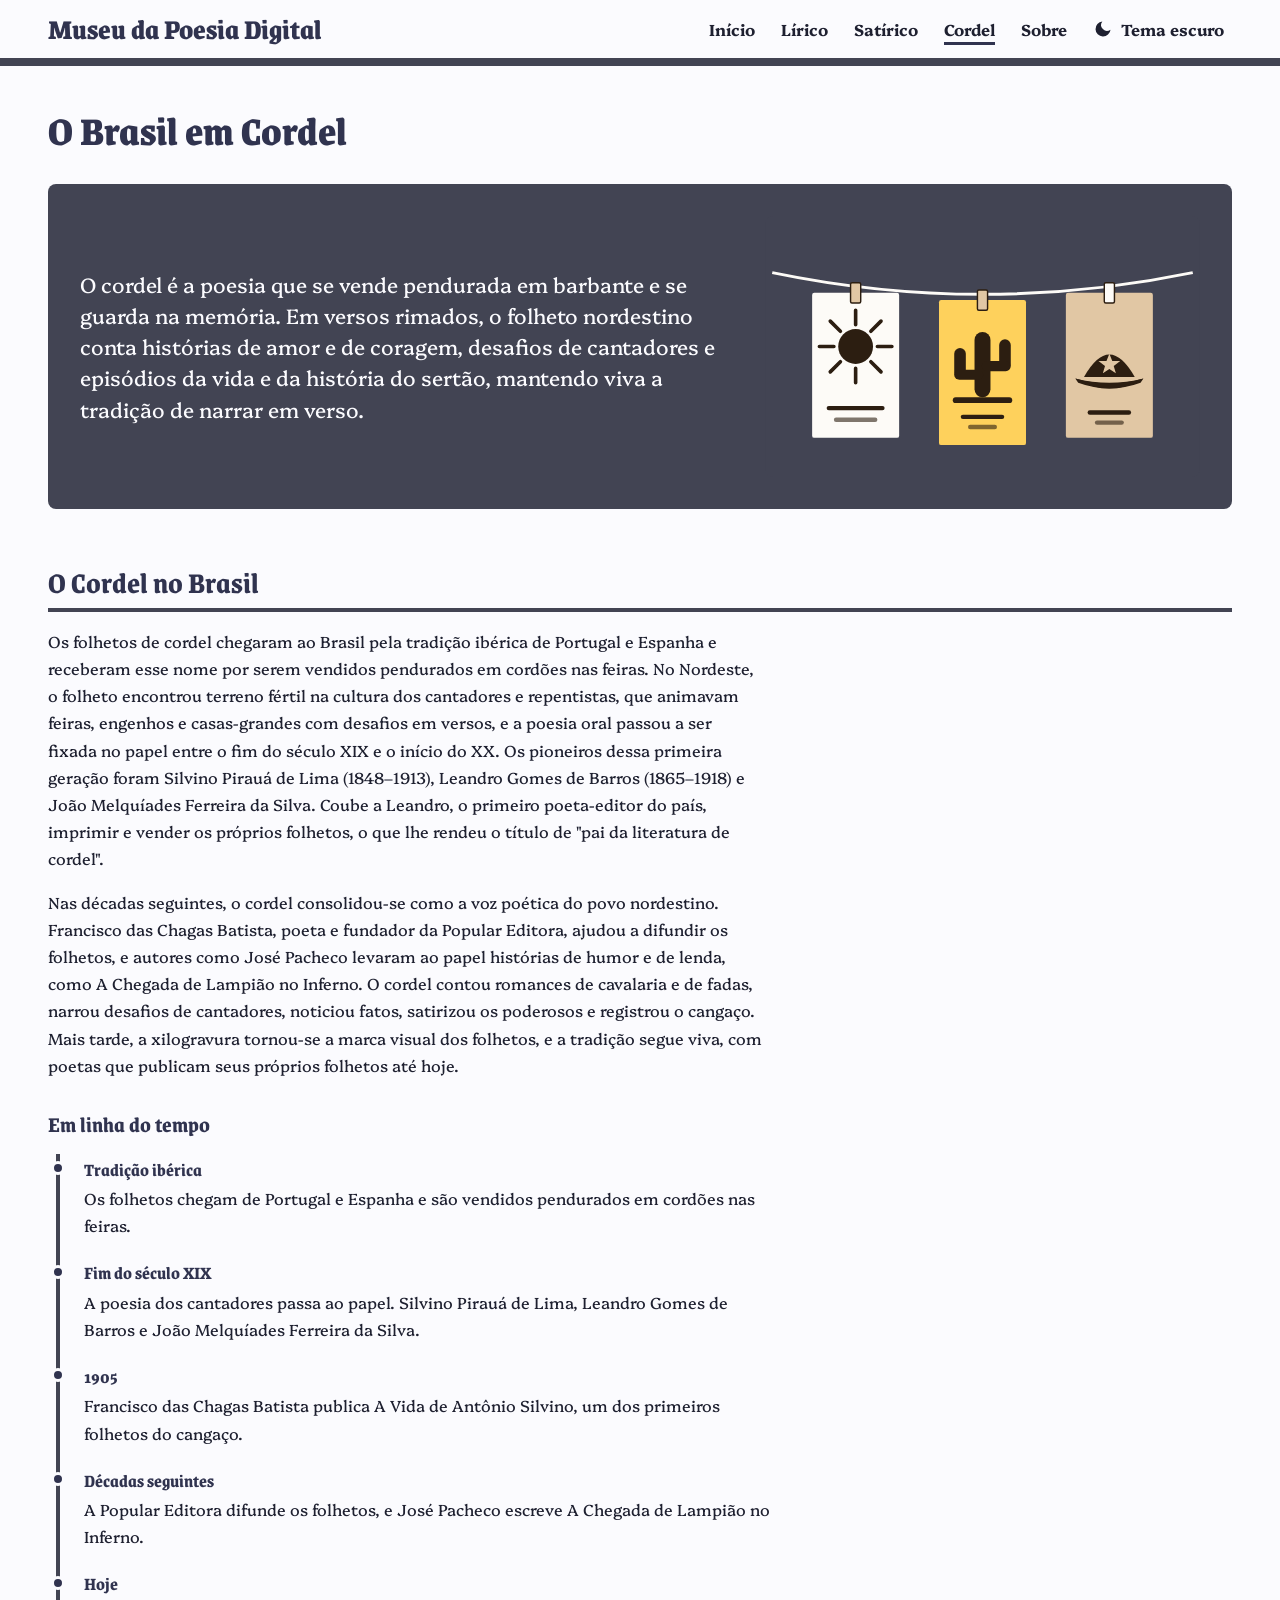
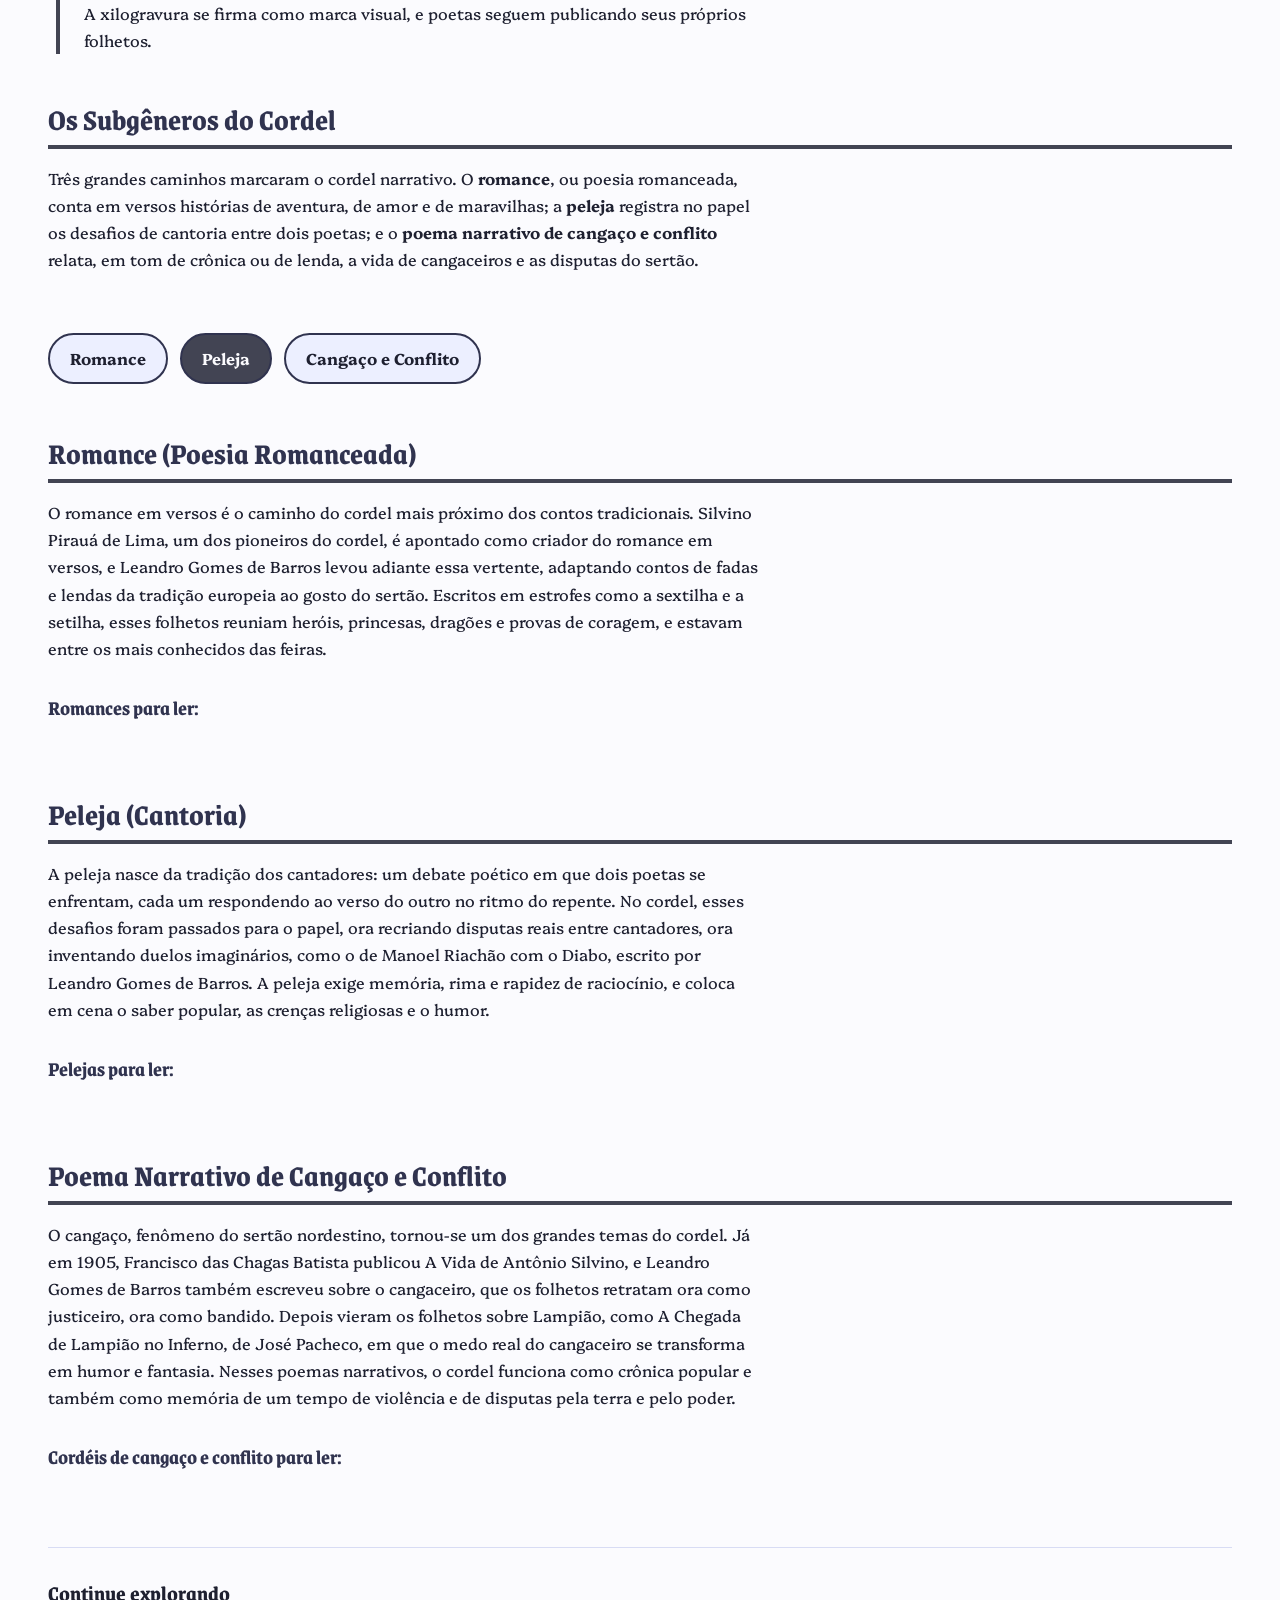
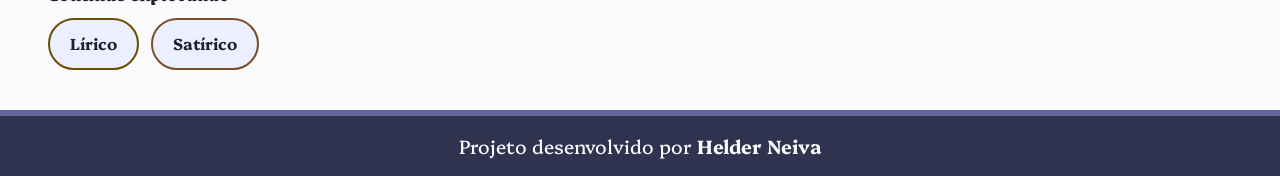
==== commit 5ff73eae: "mayb" ====
--- a/cordel.html
+++ b/cordel.html
@@ -3,18 +3,23 @@
 <head>
     <meta charset="UTF-8">
     <meta name="viewport" content="width=device-width, initial-scale=1.0">
-    <title>Museu da Poesia Digital | O Brasil em Cordel</title>
+    <meta name="color-scheme" content="light dark">
+    <title>O Brasil em Cordel | Museu da Poesia Digital</title>
     <meta name="description" content="Conheça a história do cordel brasileiro e leia romances, pelejas e poemas de cangaço de Leandro Gomes de Barros e outros poetas.">
     <meta property="og:type" content="website">
     <meta property="og:locale" content="pt_BR">
     <meta property="og:site_name" content="Museu da Poesia Digital">
-    <meta property="og:title" content="Museu da Poesia Digital | O Brasil em Cordel">
+    <meta property="og:title" content="O Brasil em Cordel | Museu da Poesia Digital">
     <meta property="og:description" content="Conheça a história do cordel brasileiro e leia romances, pelejas e poemas de cangaço de Leandro Gomes de Barros e outros poetas.">
-    <!-- Para prévia em redes sociais, adicione: <meta property="og:image" content="URL-completa-da-imagem.png"> -->
+    <!-- Ao publicar o site, descomente e preencha com os endereços reais:
+    <link rel="canonical" href="https://SEU-DOMINIO/cordel.html">
+    <meta property="og:url" content="https://SEU-DOMINIO/cordel.html">
+    <meta property="og:image" content="https://SEU-DOMINIO/imagens/capa.png"> -->
     <link rel="icon" href="favicon.ico" sizes="32x32">
     <link rel="icon" href="favicon.svg" type="image/svg+xml">
     <link rel="apple-touch-icon" href="apple-touch-icon.png">
     <meta name="theme-color" content="#4A2E16">
+    <link rel="preload" href="fontes/Platypi-VariableFont_wght.ttf" as="font" type="font/ttf" crossorigin>
     <link rel="stylesheet" href="estilos/base.css">
     <link rel="stylesheet" href="estilos/tema.css">
     <link rel="stylesheet" href="estilos/cards.css">
@@ -109,8 +114,8 @@
             <noscript><p>Os poemas desta seção são carregados com JavaScript. Ative-o para ver a lista.</p></noscript>
         </section>
 
-        <nav class="outros-generos" aria-label="Outros gêneros">
-            <h2>Continue explorando</h2>
+        <nav class="outros-generos" aria-labelledby="outros-generos-titulo">
+            <h2 id="outros-generos-titulo">Continue explorando</h2>
             <ul role="list">
                 <li><a href="lirico.html">Lírico</a></li>
                 <li><a href="satirico.html">Satírico</a></li>
@@ -123,10 +128,8 @@
         <p>Projeto desenvolvido por <a href="https://github.com/helderneiva" target="_blank" rel="noopener noreferrer">Helder Neiva<span class="visually-hidden"> (abre em nova aba)</span></a></p>
     </footer>
 
-    <script src="scripts/util.js"></script>
-    <script src="scripts/script.js"></script>
-    <script src="dados/poemas.js"></script>
-    <script src="scripts/cards.js"></script>
-    <script src="scripts/indice.js"></script>
+    <script type="module" src="scripts/menu.js"></script>
+    <script type="module" src="scripts/cards.js"></script>
+    <script type="module" src="scripts/indice.js"></script>
 </body>
 </html>
--- a/estilos/base.css
+++ b/estilos/base.css
@@ -4,12 +4,15 @@
    BASE: fontes, variáveis, tipografia, cabeçalho, menu e rodapé
    ========================================================= */
 
-/* Fontes: o navegador usa o .woff2 quando ele existir e cai para o .ttf.
-   Para reduzir o peso, converta os .ttf em .woff2 e coloque-os em /fontes. */
+/* Fontes: aqui só o .ttf é declarado, para o navegador não pedir um .woff2
+   que pode não existir (isso gerava um erro 404 por fonte).
+   Se você converter os .ttf em .woff2 e colocá-los em /fontes, acrescente
+   a linha do woff2 ANTES da linha do .ttf em cada @font-face:
+     src: url('../fontes/Grenze-VariableFont_wght.woff2') format('woff2'),
+          url('../fontes/Grenze-VariableFont_wght.ttf') format('truetype'); */
 @font-face {
     font-family: 'Grenze';
-    src: url('../fontes/Grenze-VariableFont_wght.woff2') format('woff2'),
-         url('../fontes/Grenze-VariableFont_wght.ttf') format('truetype');
+    src: url('../fontes/Grenze-VariableFont_wght.ttf') format('truetype');
     font-weight: 100 900;
     font-style: normal;
     font-display: swap;
@@ -17,8 +20,7 @@
 
 @font-face {
     font-family: 'Platypi';
-    src: url('../fontes/Platypi-VariableFont_wght.woff2') format('woff2'),
-         url('../fontes/Platypi-VariableFont_wght.ttf') format('truetype');
+    src: url('../fontes/Platypi-VariableFont_wght.ttf') format('truetype');
     font-weight: 100 900;
     font-style: normal;
     font-display: swap;
@@ -48,6 +50,9 @@
     /* Largura máxima do conteúdo e medida de leitura (um só valor para todo o site) */
     --largura-max: 75rem;
     --medida: 65ch;
+
+    /* Tamanho dos títulos de página (h1): fluido, entre o mínimo e o máximo */
+    --tamanho-h1: clamp(2rem, 5vw, 2.6rem);
 
     /* Margem lateral fluida: cresce com a tela e, em telas grandes,
        trava o conteúdo no centro com a largura máxima (sem "saltos" de breakpoint) */
@@ -130,10 +135,11 @@
     font-family: var(--fonte-titulo);
     font-weight: 700;
     line-height: 1.2;
+    text-wrap: balance;
 }
 
 h1 {
-    font-size: 2.6em;
+    font-size: var(--tamanho-h1);
     font-weight: 800;
     margin-bottom: 20px;
 }
@@ -197,11 +203,16 @@
 /* Título da página (h1 dentro do <main>) */
 .titulo-pagina {
     margin-bottom: 28px;
-    font-size: 2.6em;
+    font-size: var(--tamanho-h1);
     color: var(--texto);
 }
 
 /* ---------- Menu ---------- */
+/* margin-left: auto mantém o menu à direita mesmo que ele caia para a segunda linha */
+.menu {
+    margin-left: auto;
+}
+
 .menu ul {
     list-style: none;
     display: flex;
@@ -239,7 +250,7 @@
     text-decoration-color: currentColor;
 }
 
-/* ---------- Botão hambúrguer (criado pelo script.js) ---------- */
+/* ---------- Botão hambúrguer (criado pelo menu.js) ---------- */
 .menu-toggle {
     display: none;
 }
@@ -325,17 +336,10 @@
     outline-color: var(--cor-lirico);
 }
 
-/* ---------- Mobile ---------- */
-@media (max-width: 768px) {
-    .marca {
-        font-size: 1.5em;
-    }
-
-    .titulo-pagina,
-    h1 {
-        font-size: 2em;
-    }
-
+/* ---------- Menu recolhido (hambúrguer) ----------
+   O ponto de quebra do menu é maior (64rem = 1024px) que o do restante do layout,
+   porque marca + cinco links + botão de tema não cabem em uma linha em tablets. */
+@media (max-width: 64rem) {
     .menu-toggle {
         display: inline-flex;
         align-items: center;
@@ -355,6 +359,7 @@
 
     .menu {
         flex-basis: 100%;
+        margin-left: 0;
     }
 
     .menu ul {
@@ -370,6 +375,13 @@
 
     .menu-toggle[aria-expanded="false"] + .menu {
         display: none;
+    }
+}
+
+/* ---------- Mobile ---------- */
+@media (max-width: 48rem) {
+    .marca {
+        font-size: 1.5em;
     }
 
     .app-footer {
--- a/estilos/tema.css
+++ b/estilos/tema.css
@@ -139,7 +139,8 @@
     text-decoration-color: currentColor;
 }
 
-@media (max-width: 768px) {
+/* Mesmo ponto de quebra do menu hambúrguer (64rem), definido em base.css */
+@media (max-width: 64rem) {
     .menu .tema-toggle {
         display: flex;
         width: 100%;
--- a/estilos/cards.css
+++ b/estilos/cards.css
@@ -9,9 +9,10 @@
 .lista-cards {
     list-style: none;
     display: grid;
-    /* auto-fit estica os cards quando a seção tem poucos poemas;
-       min(100%, 300px) evita estouro em telas muito estreitas */
-    grid-template-columns: repeat(auto-fit, minmax(min(100%, 300px), 1fr));
+    /* auto-fill (e não auto-fit) mantém todos os cards com a mesma largura:
+       quando sobra um card na última linha, ele não se estica e fica alinhado
+       com os demais. min(100%, 16rem) evita estouro em telas muito estreitas. */
+    grid-template-columns: repeat(auto-fill, minmax(min(100%, 16rem), 1fr));
     gap: 20px;
 }
 
--- a/estilos/generos.css
+++ b/estilos/generos.css
@@ -181,7 +181,10 @@
     color: var(--texto-chip);
 }
 
-/* Barra de subgêneros fixa no topo: o leitor sempre sabe onde está */
+/* Barra de subgêneros fixa no topo: o leitor sempre sabe onde está.
+   O box-shadow gigante + clip-path pintam o fundo de ponta a ponta da tela
+   (a barra em si tem só a largura do conteúdo). O clip-path corta o excesso
+   em cima e embaixo, e o box-shadow não cria barra de rolagem horizontal. */
 .indice-subgeneros {
     position: sticky;
     top: 0;
@@ -189,7 +192,8 @@
     margin-bottom: 40px;
     padding: 12px 0;
     background-color: var(--fundo-principal);
-    border-bottom: 1px solid var(--borda);
+    box-shadow: 0 0 0 100vmax var(--fundo-principal);
+    clip-path: inset(0 -100vmax);
 }
 
 /* ---------- Continue explorando ---------- */
@@ -224,7 +228,7 @@
 }
 
 /* ---------- Telas pequenas ---------- */
-@media (max-width: 768px) {
+@media (max-width: 48rem) {
     .introducao {
         grid-template-columns: 1fr;
         padding: 20px;
@@ -238,11 +242,14 @@
         max-width: 22rem;
     }
 
-    /* No celular a barra de chips rola na horizontal, sem ocupar várias linhas */
+    /* No celular a barra de chips rola na horizontal, sem ocupar várias linhas.
+       O padding (compensado pela margem negativa) dá espaço para o contorno de foco
+       não ser cortado pela rolagem. */
     .indice-subgeneros ul {
         flex-wrap: nowrap;
         overflow-x: auto;
-        padding-bottom: 4px;
+        padding: 6px;
+        margin: -6px;
     }
 
     .indice-subgeneros a {
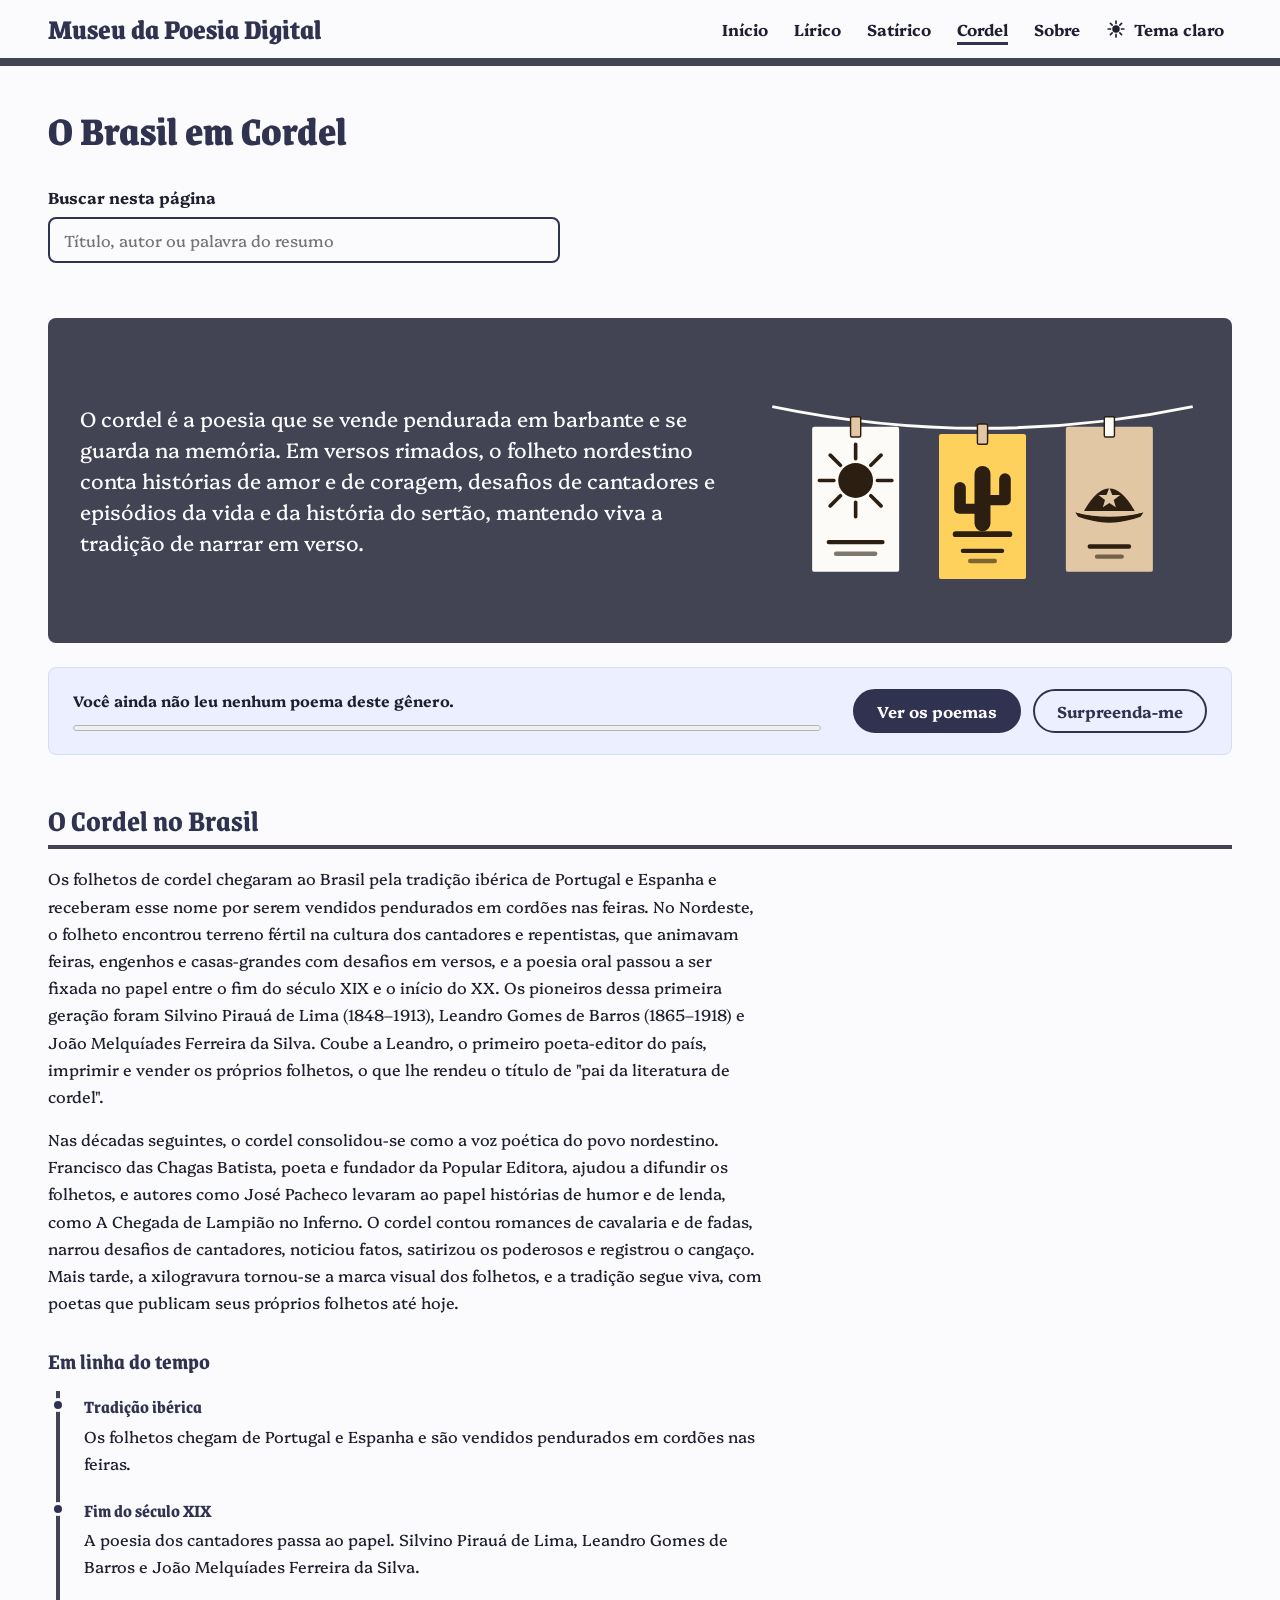
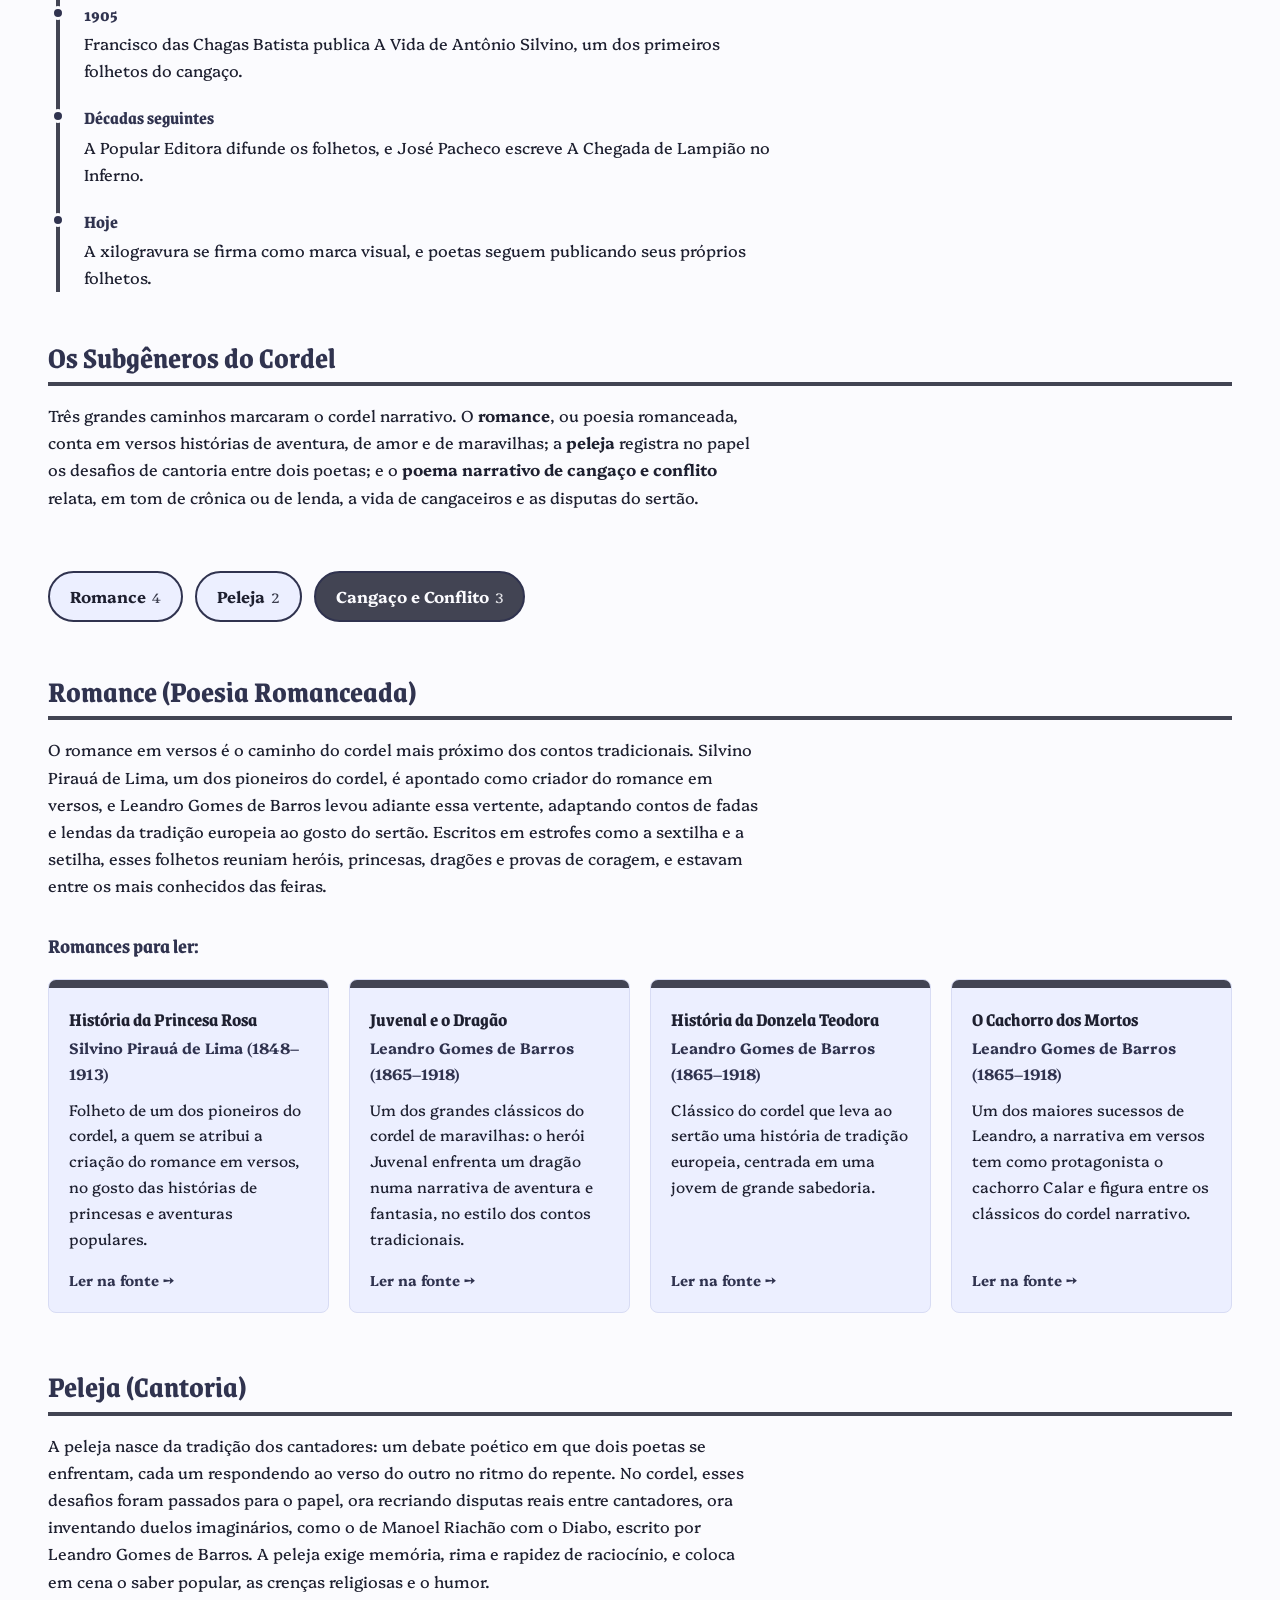
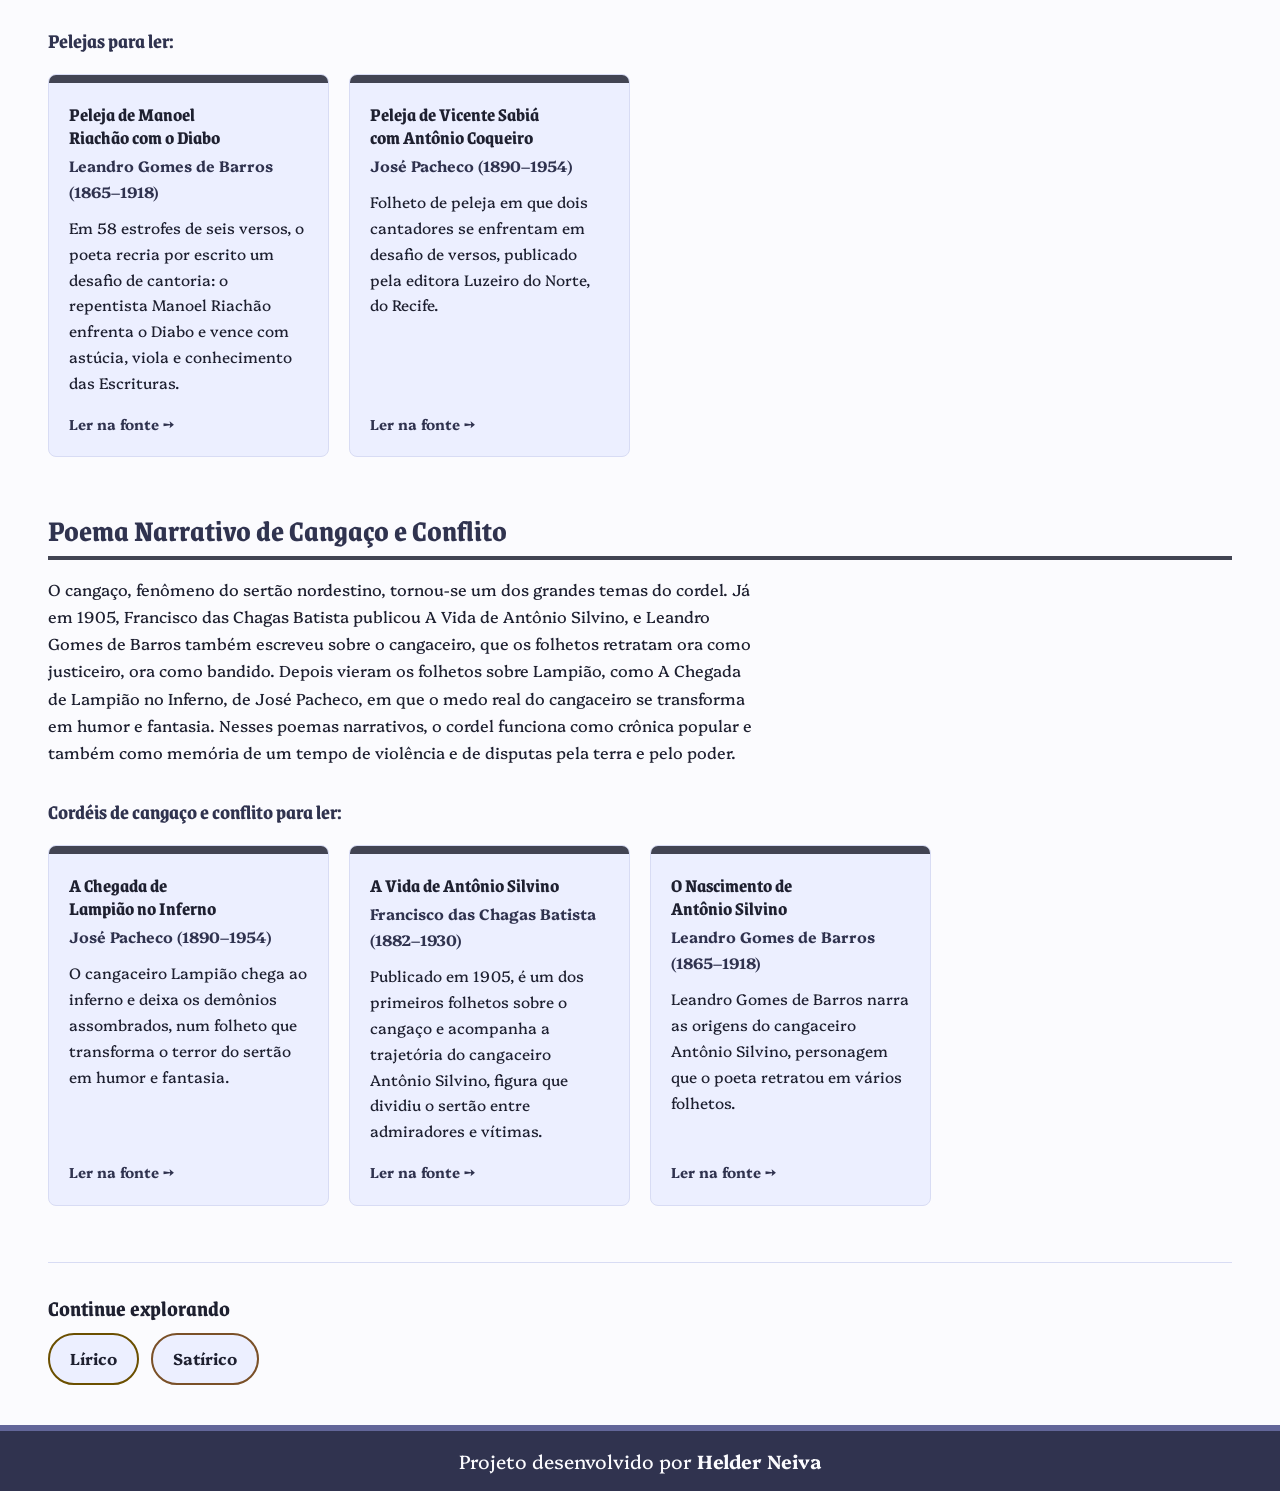
==== commit fc9bd945: "quase" ====
--- a/cordel.html
+++ b/cordel.html
@@ -14,17 +14,22 @@
     <!-- Ao publicar o site, descomente e preencha com os endereços reais:
     <link rel="canonical" href="https://SEU-DOMINIO/cordel.html">
     <meta property="og:url" content="https://SEU-DOMINIO/cordel.html">
-    <meta property="og:image" content="https://SEU-DOMINIO/imagens/capa.png"> -->
+    <meta property="og:image" content="https://SEU-DOMINIO/imagens/capa.png">
+    <meta name="twitter:card" content="summary_large_image"> -->
     <link rel="icon" href="favicon.ico" sizes="32x32">
     <link rel="icon" href="favicon.svg" type="image/svg+xml">
     <link rel="apple-touch-icon" href="apple-touch-icon.png">
     <meta name="theme-color" content="#4A2E16">
+    <link rel="preload" href="fontes/Grenze-VariableFont_wght.ttf" as="font" type="font/ttf" crossorigin>
     <link rel="preload" href="fontes/Platypi-VariableFont_wght.ttf" as="font" type="font/ttf" crossorigin>
+    <link rel="modulepreload" href="scripts/util.js">
+    <link rel="modulepreload" href="dados/poemas.js">
     <link rel="stylesheet" href="estilos/base.css">
     <link rel="stylesheet" href="estilos/tema.css">
     <link rel="stylesheet" href="estilos/cards.css">
     <link rel="stylesheet" href="estilos/generos.css">
     <script src="scripts/tema.js"></script>
+    <noscript><style>.busca { display: none; }</style></noscript>
 </head>
 <body data-genero="cordel">
 
@@ -45,6 +50,12 @@
 
     <main id="conteudo">
         <h1 class="titulo-pagina">O Brasil em Cordel</h1>
+
+        <div class="busca" id="busca" role="search">
+            <label for="busca-campo">Buscar nesta página</label>
+            <input type="search" id="busca-campo" placeholder="Título, autor ou palavra do resumo" autocomplete="off">
+            <p class="busca-status" id="busca-status" role="status"></p>
+        </div>
 
         <section class="introducao" aria-label="Introdução">
             <p>O cordel é a poesia que se vende pendurada em barbante e se guarda na memória. Em versos rimados, o folheto nordestino conta histórias de amor e de coragem, desafios de cantadores e episódios da vida e da história do sertão, mantendo viva a tradição de narrar em verso.</p>
@@ -69,12 +80,6 @@
             <h2 id="subgeneros-titulo">Os Subgêneros do Cordel</h2>
             <p>Três grandes caminhos marcaram o cordel narrativo. O <strong>romance</strong>, ou poesia romanceada, conta em versos histórias de aventura, de amor e de maravilhas; a <strong>peleja</strong> registra no papel os desafios de cantoria entre dois poetas; e o <strong>poema narrativo de cangaço e conflito</strong> relata, em tom de crônica ou de lenda, a vida de cangaceiros e as disputas do sertão.</p>
         </section>
-
-        <div class="busca" id="busca" role="search" hidden>
-            <label for="busca-campo">Buscar nesta página</label>
-            <input type="search" id="busca-campo" placeholder="Título, autor ou palavra do resumo" autocomplete="off">
-            <p class="busca-status" id="busca-status" role="status"></p>
-        </div>
 
         <nav class="indice-subgeneros" aria-label="Subgêneros do cordel">
             <ul role="list">
--- a/estilos/base.css
+++ b/estilos/base.css
@@ -398,4 +398,27 @@
         transition: none !important;
         animation: none !important;
     }
+}
+
+/* ---------- Modo de alto contraste do sistema (forced-colors) ----------
+   O ícone do hambúrguer é feito só com background-color, que o Windows
+   sobrescreve neste modo. Usar uma cor do sistema garante que ele apareça. */
+@media (forced-colors: active) {
+    .menu-toggle-icone,
+    .menu-toggle-icone::before,
+    .menu-toggle-icone::after {
+        background-color: ButtonText;
+    }
+
+    .menu-toggle[aria-expanded="true"] .menu-toggle-icone {
+        background-color: transparent;
+    }
+}
+
+/* ---------- Transição suave entre páginas (View Transitions) ----------
+   Só para quem não pediu menos movimento; navegadores sem suporte ignoram. */
+@media (prefers-reduced-motion: no-preference) {
+    @view-transition {
+        navigation: auto;
+    }
 }
--- a/estilos/tema.css
+++ b/estilos/tema.css
@@ -3,8 +3,9 @@
 /* =========================================================
    TEMA: cores por gênero (claro) + tema escuro + botão de tema
    Usado por: index.html, páginas de gênero, poema.html e 404.html
-   A paleta do gênero vem de <body data-genero="lirico|satirico|cordel">
-   (nas páginas de gênero, no HTML; em poema.html, definido por poema-pagina.js).
+   A paleta do gênero vem de data-genero="lirico|satirico|cordel" em QUALQUER elemento:
+   no <body> das páginas de gênero (no HTML; em poema.html, definido por poema-pagina.js)
+   e nos cards de poema (criados por util.js), inclusive o "poema do dia" da home.
    O tema escuro é ativado por <html data-tema="escuro"> (scripts/tema.js)
    ========================================================= */
 
@@ -19,7 +20,7 @@
     --sublinhado-menu: var(--destaque);
 }
 
-body[data-genero="lirico"] {
+[data-genero="lirico"] {
     /* Paleta Lírico: matiz 88° da --cor-lirico, no molde do :root (mesmas luminosidades) */
     --fundo-principal: #FFFBF3;
     --texto: #28200C;
@@ -39,7 +40,7 @@
     --sublinhado-menu: var(--genero-escuro);
 }
 
-body[data-genero="satirico"] {
+[data-genero="satirico"] {
     /* Paleta Sátira: matiz 75° da --cor-satirico, no molde do :root (mesmas luminosidades) */
     --fundo-principal: #FFFBF6;
     --texto: #2A1F11;
@@ -59,7 +60,7 @@
     --sublinhado-menu: var(--genero-escuro);
 }
 
-body[data-genero="cordel"] {
+[data-genero="cordel"] {
     /* Paleta Cordel: matiz 279° da --cor-cordel, no molde do :root (mesmas luminosidades) */
     --fundo-principal: #FBFBFE;
     --texto: #1E2030;
@@ -127,18 +128,6 @@
     fill: currentColor;
 }
 
-/* Tema escuro ligado: sublinhado igual ao do item de menu da página atual */
-.menu .tema-toggle[aria-pressed="true"] .tema-toggle-texto {
-    text-decoration: underline;
-    text-decoration-color: var(--sublinhado-menu);
-    text-decoration-thickness: 3px;
-    text-underline-offset: 6px;
-}
-
-.menu .tema-toggle[aria-pressed="true"]:hover .tema-toggle-texto {
-    text-decoration-color: currentColor;
-}
-
 /* Mesmo ponto de quebra do menu hambúrguer (64rem), definido em base.css */
 @media (max-width: 64rem) {
     .menu .tema-toggle {
@@ -187,7 +176,7 @@
     --faixa: 1px solid var(--borda);
 }
 
-:root[data-tema="escuro"] body[data-genero="lirico"] {
+:root[data-tema="escuro"] [data-genero="lirico"] {
     /* Lírico (base --cor-lirico #FED15C): matiz 88° (OKLCH) da cor-base */
     --fundo-principal: #16140D;
     --texto: #E8E4DC;
@@ -205,7 +194,7 @@
     --faixa: 8px solid var(--destaque);
 }
 
-:root[data-tema="escuro"] body[data-genero="satirico"] {
+:root[data-tema="escuro"] [data-genero="satirico"] {
     /* Sátira (base --cor-satirico #E1C7A4): matiz 75° (OKLCH) da cor-base */
     --fundo-principal: #16130F;
     --texto: #E9E4DC;
@@ -223,7 +212,7 @@
     --faixa: 8px solid var(--destaque);
 }
 
-:root[data-tema="escuro"] body[data-genero="cordel"] {
+:root[data-tema="escuro"] [data-genero="cordel"] {
     /* Cordel (base --cor-cordel #424453): matiz 279° (OKLCH) da cor-base */
     --fundo-principal: #131318;
     --texto: #E3E4ED;
--- a/estilos/cards.css
+++ b/estilos/cards.css
@@ -20,12 +20,26 @@
     position: relative; /* referência do link esticado */
     display: flex;
     flex-direction: column;
-    padding: 20px;
+    padding: 28px 20px 20px; /* 8px a mais no topo: espaço da faixa colorida */
+    overflow: hidden; /* a faixa colorida acompanha o canto arredondado, sem "rebarba" */
+    /* Folga no topo quando o card sobe para o alto da tela (Tab). Somada ao scroll-padding
+       da página, deixa visível o título "Odes para ler:" que fica logo acima do primeiro card,
+       sem ficar escondido atrás da barra fixa de subgêneros. */
+    scroll-margin-top: 3.5rem;
     background-color: var(--genero-claro);
     border: 1px solid var(--borda);
-    border-top: 8px solid var(--cor-genero);
     border-radius: var(--raio);
     transition: box-shadow 0.2s ease, transform 0.2s ease;
+}
+
+/* Faixa colorida do gênero: um pseudo-elemento dentro da borda, em vez de border-top.
+   Uma borda grossa em cima com bordas finas dos lados deixa os cantos recortados. */
+.card::before {
+    content: "";
+    position: absolute;
+    inset: 0 0 auto 0;
+    height: 8px;
+    background-color: var(--cor-genero);
 }
 
 .card:hover {
@@ -61,14 +75,18 @@
     inset: 0;
 }
 
-/* O contorno só aparece no foco por teclado, não no clique do mouse */
-.card:has(a:focus-visible) {
-    outline: 3px solid var(--genero-escuro);
-    outline-offset: 4px;
-}
+/* O contorno só aparece no foco por teclado, não no clique do mouse.
+   O @supports garante que o outline do link só é removido quando o navegador
+   entende :has(). Sem isso, navegadores antigos ficariam sem indicador de foco. */
+@supports selector(:has(*)) {
+    .card:has(a:focus-visible) {
+        outline: 3px solid var(--genero-escuro);
+        outline-offset: 4px;
+    }
 
-.card h3 a:focus-visible {
-    outline: none;
+    .card h3 a:focus-visible {
+        outline: none;
+    }
 }
 
 .card .autor {
@@ -121,4 +139,39 @@
 
 .selo-lido {
     color: var(--genero-escuro);
+}
+
+/* ---------- Botões (home e páginas de gênero) ---------- */
+.botao {
+    display: inline-flex;
+    align-items: center;
+    justify-content: center;
+    min-height: 44px;
+    padding: 10px 22px;
+    background-color: var(--genero-escuro);
+    color: var(--fundo-principal);
+    border: 2px solid var(--genero-escuro);
+    border-radius: 999px;
+    font-family: var(--fonte-texto);
+    font-size: 1em;
+    font-weight: 700;
+    line-height: 1.3;
+    text-decoration: none;
+    cursor: pointer;
+    transition: color 0.2s ease, background-color 0.2s ease;
+}
+
+.botao:hover {
+    background-color: transparent;
+    color: var(--genero-escuro);
+}
+
+.botao-secundario {
+    background-color: transparent;
+    color: var(--genero-escuro);
+}
+
+.botao-secundario:hover {
+    background-color: var(--genero-escuro);
+    color: var(--fundo-principal);
 }
--- a/estilos/generos.css
+++ b/estilos/generos.css
@@ -66,6 +66,7 @@
 
 .secao-subgenero {
     margin-bottom: 56px;
+    scroll-margin-top: 1rem; /* usado ao ir para os resultados da busca (título da seção visível) */
 }
 
 /* Chamada da lista ("Odes para ler:"): parágrafo com id, ligado à lista por aria-labelledby */
@@ -147,6 +148,61 @@
     min-height: 1.7em;
     margin-top: 6px;
     font-size: 0.9em;
+}
+
+/* Contagem de poemas dentro de cada chip (criada pelo cards.js) */
+.indice-subgeneros .contagem {
+    margin-left: 0.45em;
+    font-size: 0.85em;
+    font-weight: 400;
+    opacity: 0.85;
+}
+
+/* ---------- Faixa de ações do gênero: progresso de leitura + botões (cards.js) ---------- */
+.acoes-genero {
+    display: flex;
+    flex-wrap: wrap;
+    align-items: center;
+    justify-content: space-between;
+    gap: 20px 32px;
+    margin: -32px 0 48px;
+    padding: 20px 24px;
+    background-color: var(--genero-claro);
+    border: 1px solid var(--borda);
+    border-radius: var(--raio);
+}
+
+.progresso {
+    flex: 1 1 16rem;
+}
+
+.progresso-texto {
+    margin-bottom: 8px;
+    font-size: 0.95em;
+    font-weight: 700;
+}
+
+.progresso progress {
+    display: block;
+    width: 100%;
+    height: 12px;
+    accent-color: var(--genero-escuro);
+}
+
+.acoes-botoes {
+    display: flex;
+    flex-wrap: wrap;
+    gap: 12px;
+}
+
+/* Enquanto há um termo na busca, esconde os textos explicativos das seções
+   para os resultados aparecerem logo abaixo do campo (classe criada pelo cards.js) */
+.buscando .secao-subgenero > p:not(.chamada-lista) {
+    display: none;
+}
+
+.buscando .secao-subgenero {
+    margin-bottom: 32px;
 }
 
 /* ---------- 4. Chips: índice de subgêneros e "Continue explorando" ---------- */
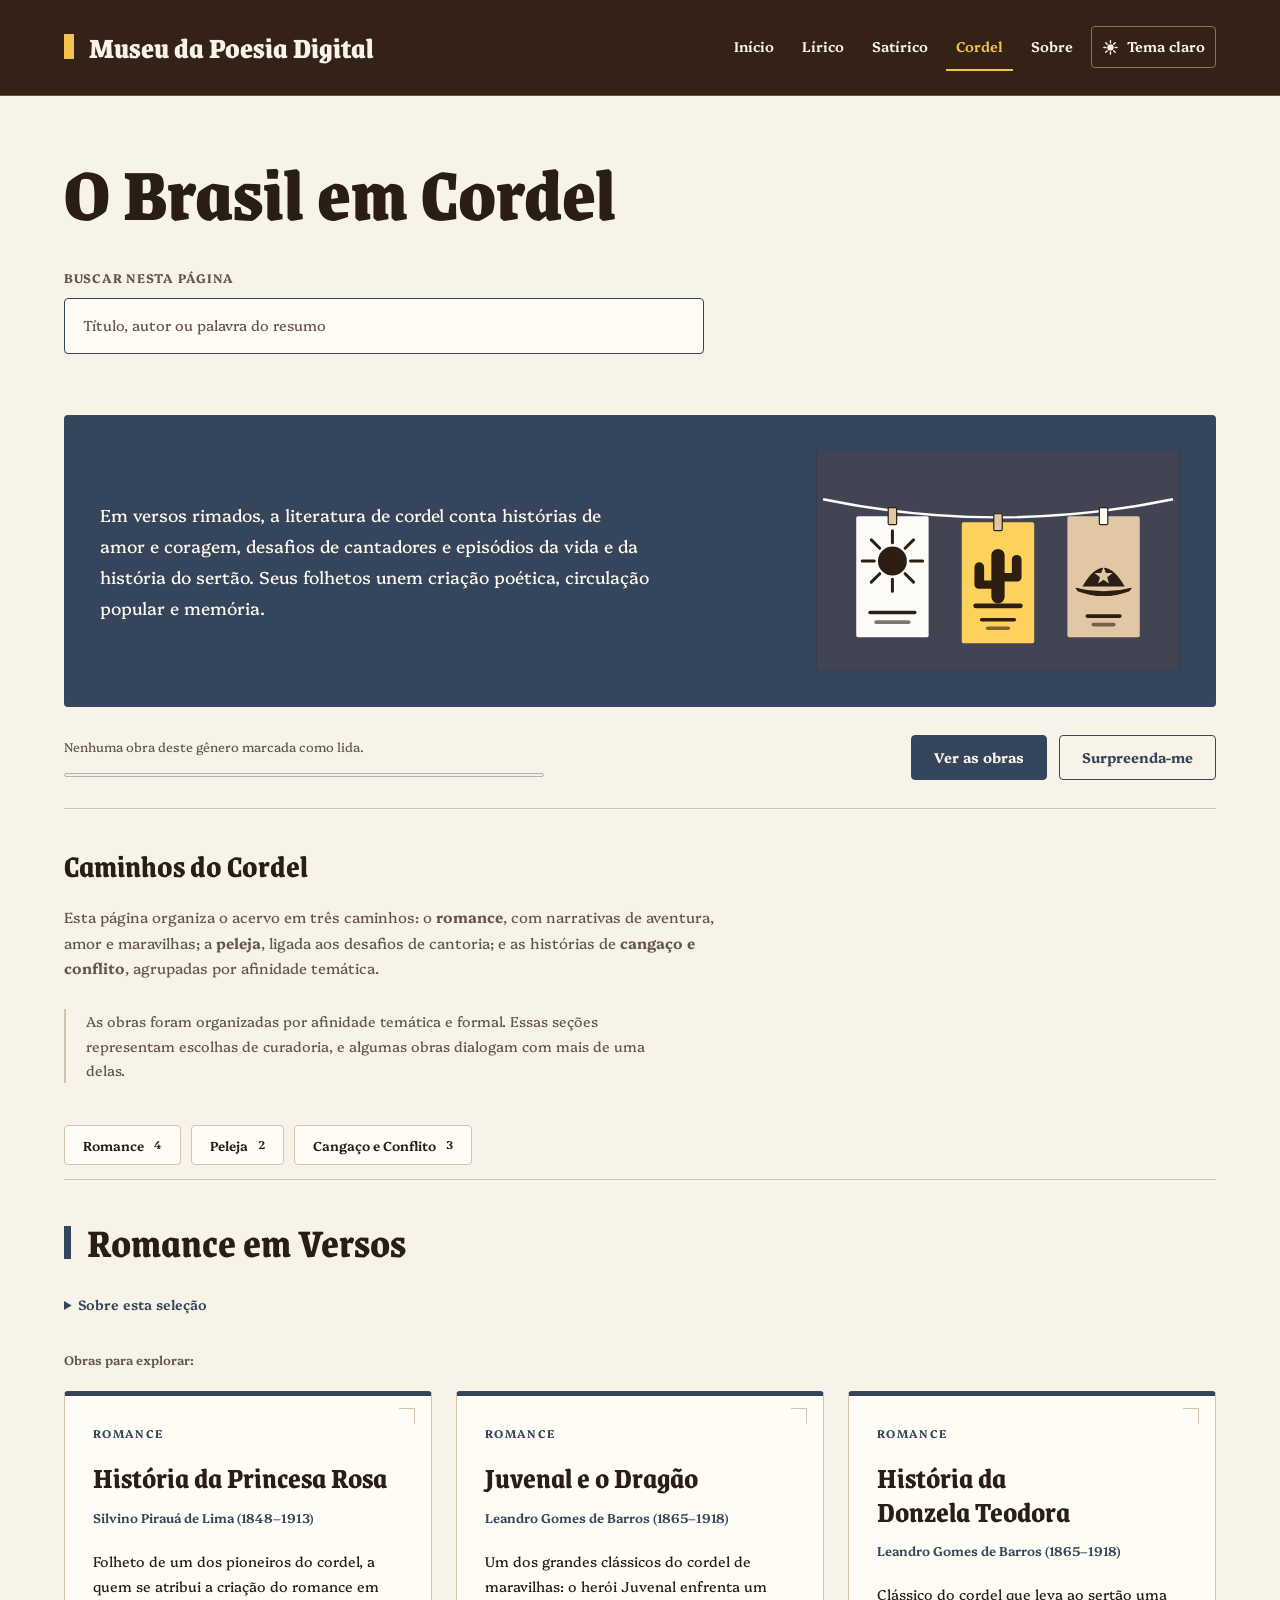
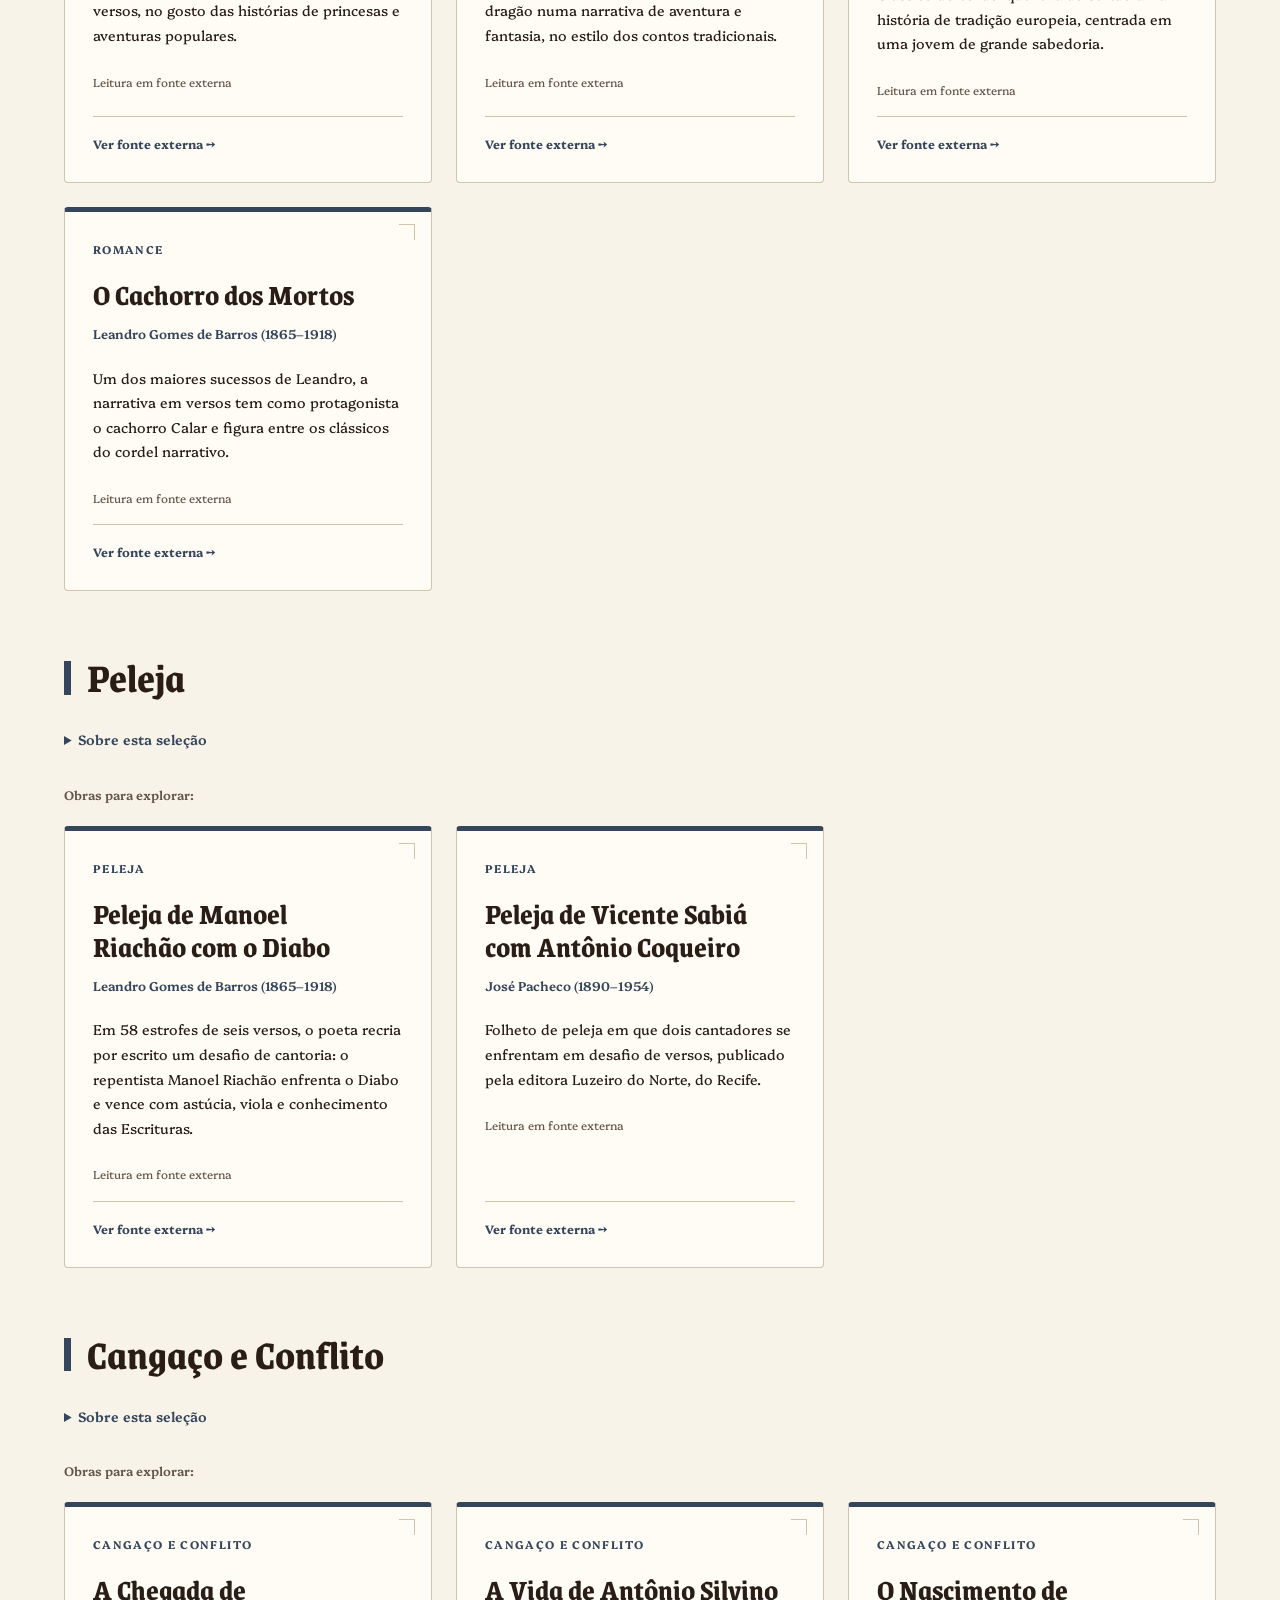
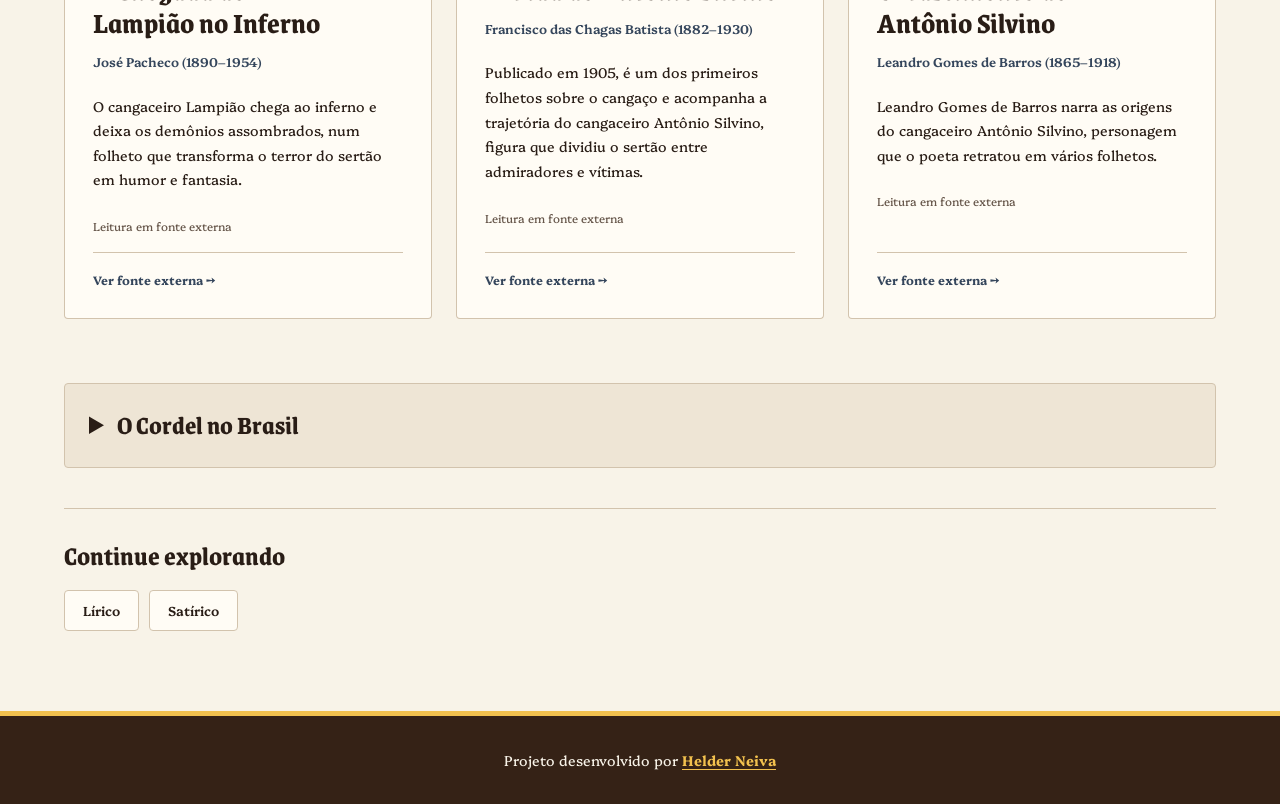
==== commit 653f85d3: "finish" ====
--- a/cordel.html
+++ b/cordel.html
@@ -4,39 +4,47 @@
     <meta charset="UTF-8">
     <meta name="viewport" content="width=device-width, initial-scale=1.0">
     <meta name="color-scheme" content="light dark">
+
     <title>O Brasil em Cordel | Museu da Poesia Digital</title>
-    <meta name="description" content="Conheça a história do cordel brasileiro e leia romances, pelejas e poemas de cangaço de Leandro Gomes de Barros e outros poetas.">
+
+    <meta name="description" content="Explore romances, pelejas e narrativas de cangaço na literatura de cordel brasileira.">
+
     <meta property="og:type" content="website">
     <meta property="og:locale" content="pt_BR">
     <meta property="og:site_name" content="Museu da Poesia Digital">
     <meta property="og:title" content="O Brasil em Cordel | Museu da Poesia Digital">
-    <meta property="og:description" content="Conheça a história do cordel brasileiro e leia romances, pelejas e poemas de cangaço de Leandro Gomes de Barros e outros poetas.">
-    <!-- Ao publicar o site, descomente e preencha com os endereços reais:
-    <link rel="canonical" href="https://SEU-DOMINIO/cordel.html">
-    <meta property="og:url" content="https://SEU-DOMINIO/cordel.html">
-    <meta property="og:image" content="https://SEU-DOMINIO/imagens/capa.png">
-    <meta name="twitter:card" content="summary_large_image"> -->
+    <meta property="og:description" content="Explore romances, pelejas e narrativas de cangaço na literatura de cordel brasileira.">
+
     <link rel="icon" href="favicon.ico" sizes="32x32">
     <link rel="icon" href="favicon.svg" type="image/svg+xml">
     <link rel="apple-touch-icon" href="apple-touch-icon.png">
+
     <meta name="theme-color" content="#4A2E16">
+
     <link rel="preload" href="fontes/Grenze-VariableFont_wght.ttf" as="font" type="font/ttf" crossorigin>
     <link rel="preload" href="fontes/Platypi-VariableFont_wght.ttf" as="font" type="font/ttf" crossorigin>
+
     <link rel="modulepreload" href="scripts/util.js">
     <link rel="modulepreload" href="dados/poemas.js">
+
     <link rel="stylesheet" href="estilos/base.css">
     <link rel="stylesheet" href="estilos/tema.css">
     <link rel="stylesheet" href="estilos/cards.css">
     <link rel="stylesheet" href="estilos/generos.css">
+
     <script src="scripts/tema.js"></script>
-    <noscript><style>.busca { display: none; }</style></noscript>
 </head>
+
 <body data-genero="cordel">
-
-    <a href="#conteudo" class="skip-link">Ir para o conteúdo principal</a>
+    <a href="#conteudo" class="skip-link">
+        Ir para o conteúdo principal
+    </a>
 
     <header>
-        <a class="marca" href="index.html">Museu da Poesia Digital</a>
+        <a class="marca" href="index.html">
+            Museu da Poesia Digital
+        </a>
+
         <nav class="menu" id="menu-principal" aria-label="Navegação principal">
             <ul role="list">
                 <li><a href="index.html">Início</a></li>
@@ -51,37 +59,54 @@
     <main id="conteudo">
         <h1 class="titulo-pagina">O Brasil em Cordel</h1>
 
-        <div class="busca" id="busca" role="search">
+        <div class="busca" id="busca" role="search" hidden>
             <label for="busca-campo">Buscar nesta página</label>
-            <input type="search" id="busca-campo" placeholder="Título, autor ou palavra do resumo" autocomplete="off">
+
+            <input
+                type="search"
+                id="busca-campo"
+                name="busca"
+                maxlength="120"
+                placeholder="Título, autor ou palavra do resumo"
+                autocomplete="off"
+            >
+
             <p class="busca-status" id="busca-status" role="status"></p>
         </div>
 
         <section class="introducao" aria-label="Introdução">
-            <p>O cordel é a poesia que se vende pendurada em barbante e se guarda na memória. Em versos rimados, o folheto nordestino conta histórias de amor e de coragem, desafios de cantadores e episódios da vida e da história do sertão, mantendo viva a tradição de narrar em verso.</p>
+            <p>Em versos rimados, a literatura de cordel conta histórias de amor e coragem, desafios de cantadores e episódios da vida e da história do sertão. Seus folhetos unem criação poética, circulação popular e memória.</p>
+
             <img src="imagens/cordel.svg" alt="" width="600" height="360">
         </section>
 
         <section class="historia" aria-labelledby="historia-titulo">
             <h2 id="historia-titulo">O Cordel no Brasil</h2>
-            <p>Os folhetos de cordel chegaram ao Brasil pela tradição ibérica de Portugal e Espanha e receberam esse nome por serem vendidos pendurados em cordões nas feiras. No Nordeste, o folheto encontrou terreno fértil na cultura dos cantadores e repentistas, que animavam feiras, engenhos e casas-grandes com desafios em versos, e a poesia oral passou a ser fixada no papel entre o fim do século XIX e o início do XX. Os pioneiros dessa primeira geração foram Silvino Pirauá de Lima (1848–1913), Leandro Gomes de Barros (1865–1918) e João Melquíades Ferreira da Silva. Coube a Leandro, o primeiro poeta-editor do país, imprimir e vender os próprios folhetos, o que lhe rendeu o título de "pai da literatura de cordel".</p>
-            <p>Nas décadas seguintes, o cordel consolidou-se como a voz poética do povo nordestino. Francisco das Chagas Batista, poeta e fundador da Popular Editora, ajudou a difundir os folhetos, e autores como José Pacheco levaram ao papel histórias de humor e de lenda, como A Chegada de Lampião no Inferno. O cordel contou romances de cavalaria e de fadas, narrou desafios de cantadores, noticiou fatos, satirizou os poderosos e registrou o cangaço. Mais tarde, a xilogravura tornou-se a marca visual dos folhetos, e a tradição segue viva, com poetas que publicam seus próprios folhetos até hoje.</p>
+
+            <p>A literatura de cordel brasileira dialoga com tradições narrativas e poéticas de diferentes origens. No Nordeste, consolidou uma trajetória própria, ligada à produção e à circulação de folhetos, às práticas de leitura e às relações com a oralidade. Entre o fim do século XIX e o início do XX, autores e editores ampliaram sua presença nas feiras e em outros espaços populares.</p>
+
+            <p>Silvino Pirauá de Lima, Leandro Gomes de Barros, Francisco das Chagas Batista e José Pacheco estão entre os nomes associados a essa história. Os folhetos narram aventuras, romances, desafios, acontecimentos e conflitos. A xilogravura tornou-se uma de suas expressões visuais mais conhecidas, e a produção continua viva em diferentes meios.</p>
+
             <h3 id="tempo-titulo">Em linha do tempo</h3>
+
             <ol class="linha-do-tempo" role="list" aria-labelledby="tempo-titulo">
-                <li><strong>Tradição ibérica</strong> Os folhetos chegam de Portugal e Espanha e são vendidos pendurados em cordões nas feiras.</li>
-                <li><strong>Fim do século XIX</strong> A poesia dos cantadores passa ao papel. Silvino Pirauá de Lima, Leandro Gomes de Barros e João Melquíades Ferreira da Silva.</li>
-                <li><strong>1905</strong> Francisco das Chagas Batista publica A Vida de Antônio Silvino, um dos primeiros folhetos do cangaço.</li>
-                <li><strong>Décadas seguintes</strong> A Popular Editora difunde os folhetos, e José Pacheco escreve A Chegada de Lampião no Inferno.</li>
-                <li><strong>Hoje</strong> A xilogravura se firma como marca visual, e poetas seguem publicando seus próprios folhetos.</li>
+                <li><strong>Tradições narrativas e poéticas</strong> Histórias, formas de versificação e práticas de circulação encontram novos usos no Brasil.</li>
+                <li><strong>Fim do século XIX e início do XX</strong> Expansão da produção e circulação de folhetos no Nordeste.</li>
+                <li><strong>Primeiras décadas do século XX</strong> Autores e editores como Leandro Gomes de Barros e Francisco das Chagas Batista ampliam o repertório e a circulação.</li>
+                <li><strong>Ao longo do século XX</strong> Romances, pelejas, humor, acontecimentos e cangaço permanecem entre os temas dos folhetos.</li>
+                <li><strong>Atualidade</strong> Poetas seguem criando e publicando, também em ambientes digitais.</li>
             </ol>
         </section>
 
         <section class="subgeneros" aria-labelledby="subgeneros-titulo">
-            <h2 id="subgeneros-titulo">Os Subgêneros do Cordel</h2>
-            <p>Três grandes caminhos marcaram o cordel narrativo. O <strong>romance</strong>, ou poesia romanceada, conta em versos histórias de aventura, de amor e de maravilhas; a <strong>peleja</strong> registra no papel os desafios de cantoria entre dois poetas; e o <strong>poema narrativo de cangaço e conflito</strong> relata, em tom de crônica ou de lenda, a vida de cangaceiros e as disputas do sertão.</p>
+            <h2 id="subgeneros-titulo">Caminhos do Cordel</h2>
+
+            <p>Esta página organiza o acervo em três caminhos: o <strong>romance</strong>, com narrativas de aventura, amor e maravilhas; a <strong>peleja</strong>, ligada aos desafios de cantoria; e as histórias de <strong>cangaço e conflito</strong>, agrupadas por afinidade temática.</p>
         </section>
 
-        <nav class="indice-subgeneros" aria-label="Subgêneros do cordel">
+        <p class="nota-curadoria">As obras foram organizadas por afinidade temática e formal. Essas seções representam escolhas de curadoria, e algumas obras dialogam com mais de uma delas.</p>
+
+        <nav class="indice-subgeneros" aria-label="Seções de cordel">
             <ul role="list">
                 <li><a href="#romance">Romance</a></li>
                 <li><a href="#peleja">Peleja</a></li>
@@ -90,47 +115,70 @@
         </nav>
 
         <section id="romance" class="secao-subgenero" aria-labelledby="romance-titulo">
-            <h2 id="romance-titulo">Romance (Poesia Romanceada)</h2>
-            <p>O romance em versos é o caminho do cordel mais próximo dos contos tradicionais. Silvino Pirauá de Lima, um dos pioneiros do cordel, é apontado como criador do romance em versos, e Leandro Gomes de Barros levou adiante essa vertente, adaptando contos de fadas e lendas da tradição europeia ao gosto do sertão. Escritos em estrofes como a sextilha e a setilha, esses folhetos reuniam heróis, princesas, dragões e provas de coragem, e estavam entre os mais conhecidos das feiras.</p>
+            <h2 id="romance-titulo">Romance em Versos</h2>
 
-            <p id="lista-romance" class="chamada-lista">Romances para ler:</p>
+            <p>O romance em versos aproxima o cordel das narrativas de aventura e dos contos tradicionais. Heróis, princesas, dragões e provas de coragem aparecem em histórias recriadas por poetas e transmitidas em folhetos e leituras.</p>
+
+            <p id="lista-romance" class="chamada-lista">
+                Obras para explorar:
+            </p>
 
             <ul class="lista-cards" id="cards-romance" role="list" aria-labelledby="lista-romance" data-sub="romance"></ul>
-            <noscript><p>Os poemas desta seção são carregados com JavaScript. Ative-o para ver a lista.</p></noscript>
+
+            <noscript>
+                <p>Ative o JavaScript para visualizar o catálogo desta seção.</p>
+            </noscript>
         </section>
 
         <section id="peleja" class="secao-subgenero" aria-labelledby="peleja-titulo">
-            <h2 id="peleja-titulo">Peleja (Cantoria)</h2>
-            <p>A peleja nasce da tradição dos cantadores: um debate poético em que dois poetas se enfrentam, cada um respondendo ao verso do outro no ritmo do repente. No cordel, esses desafios foram passados para o papel, ora recriando disputas reais entre cantadores, ora inventando duelos imaginários, como o de Manoel Riachão com o Diabo, escrito por Leandro Gomes de Barros. A peleja exige memória, rima e rapidez de raciocínio, e coloca em cena o saber popular, as crenças religiosas e o humor.</p>
+            <h2 id="peleja-titulo">Peleja</h2>
 
-            <p id="lista-peleja" class="chamada-lista">Pelejas para ler:</p>
+            <p>A peleja se relaciona aos desafios de cantoria: dois participantes respondem um ao outro por meio de versos. Nos folhetos, esses encontros podem recriar disputas ou apresentar duelos imaginários, explorando humor, conhecimento e habilidade verbal.</p>
+
+            <p id="lista-peleja" class="chamada-lista">
+                Obras para explorar:
+            </p>
 
             <ul class="lista-cards" id="cards-peleja" role="list" aria-labelledby="lista-peleja" data-sub="peleja"></ul>
-            <noscript><p>Os poemas desta seção são carregados com JavaScript. Ative-o para ver a lista.</p></noscript>
+
+            <noscript>
+                <p>Ative o JavaScript para visualizar o catálogo desta seção.</p>
+            </noscript>
         </section>
 
         <section id="cangaco-conflito" class="secao-subgenero" aria-labelledby="cangaco-conflito-titulo">
-            <h2 id="cangaco-conflito-titulo">Poema Narrativo de Cangaço e Conflito</h2>
-            <p>O cangaço, fenômeno do sertão nordestino, tornou-se um dos grandes temas do cordel. Já em 1905, Francisco das Chagas Batista publicou A Vida de Antônio Silvino, e Leandro Gomes de Barros também escreveu sobre o cangaceiro, que os folhetos retratam ora como justiceiro, ora como bandido. Depois vieram os folhetos sobre Lampião, como A Chegada de Lampião no Inferno, de José Pacheco, em que o medo real do cangaceiro se transforma em humor e fantasia. Nesses poemas narrativos, o cordel funciona como crônica popular e também como memória de um tempo de violência e de disputas pela terra e pelo poder.</p>
+            <h2 id="cangaco-conflito-titulo">Cangaço e Conflito</h2>
 
-            <p id="lista-cangaco-conflito" class="chamada-lista">Cordéis de cangaço e conflito para ler:</p>
+            <p>Os folhetos de cangaço registram e recriam histórias de figuras como Antônio Silvino e Lampião. Entre crônica, memória, humor e fantasia, essas narrativas apresentam diferentes perspectivas sobre personagens e conflitos do sertão.</p>
+
+            <p id="lista-cangaco-conflito" class="chamada-lista">
+                Obras para explorar:
+            </p>
 
             <ul class="lista-cards" id="cards-cangaco-conflito" role="list" aria-labelledby="lista-cangaco-conflito" data-sub="cangaco-conflito"></ul>
-            <noscript><p>Os poemas desta seção são carregados com JavaScript. Ative-o para ver a lista.</p></noscript>
+
+            <noscript>
+                <p>Ative o JavaScript para visualizar o catálogo desta seção.</p>
+            </noscript>
         </section>
 
         <nav class="outros-generos" aria-labelledby="outros-generos-titulo">
             <h2 id="outros-generos-titulo">Continue explorando</h2>
+
             <ul role="list">
                 <li><a href="lirico.html">Lírico</a></li>
                 <li><a href="satirico.html">Satírico</a></li>
             </ul>
         </nav>
-
     </main>
 
     <footer class="app-footer">
-        <p>Projeto desenvolvido por <a href="https://github.com/helderneiva" target="_blank" rel="noopener noreferrer">Helder Neiva<span class="visually-hidden"> (abre em nova aba)</span></a></p>
+        <p>
+            Projeto desenvolvido por
+            <a href="https://github.com/helderneiva" target="_blank" rel="noopener noreferrer">
+                Helder Neiva<span class="visually-hidden"> (abre em nova aba)</span>
+            </a>
+        </p>
     </footer>
 
     <script type="module" src="scripts/menu.js"></script>
--- a/estilos/base.css
+++ b/estilos/base.css
@@ -1,86 +1,175 @@
 @charset "UTF-8";
 
-/* =========================================================
-   BASE: fontes, variáveis, tipografia, cabeçalho, menu e rodapé
-   ========================================================= */
-
-/* Fontes: aqui só o .ttf é declarado, para o navegador não pedir um .woff2
-   que pode não existir (isso gerava um erro 404 por fonte).
-   Se você converter os .ttf em .woff2 e colocá-los em /fontes, acrescente
-   a linha do woff2 ANTES da linha do .ttf em cada @font-face:
-     src: url('../fontes/Grenze-VariableFont_wght.woff2') format('woff2'),
-          url('../fontes/Grenze-VariableFont_wght.ttf') format('truetype'); */
 @font-face {
-    font-family: 'Grenze';
-    src: url('../fontes/Grenze-VariableFont_wght.ttf') format('truetype');
+    font-family: "Grenze";
+    src: url("../fontes/Grenze-VariableFont_wght.ttf") format("truetype");
     font-weight: 100 900;
     font-style: normal;
     font-display: swap;
 }
 
 @font-face {
-    font-family: 'Platypi';
-    src: url('../fontes/Platypi-VariableFont_wght.ttf') format('truetype');
-    font-weight: 100 900;
+    font-family: "Platypi";
+    src: url("../fontes/Platypi-VariableFont_wght.ttf") format("truetype");
+    font-weight: 300 800;
     font-style: normal;
     font-display: swap;
 }
 
 :root {
-    --fonte-titulo: 'Grenze', Georgia, serif;
-    --fonte-texto: 'Platypi', Georgia, serif;
-
-    --fundo-principal: #FDFBF7;
-    --texto: #2C1E11;
-    --fundo-card: #F4EFE6;
-    --texto-inverso: #FDFBF7;
-    --destaque: #A84E08;
-    --destaque-inverso: #4A2E16;
-
-    --borda: #E4DCD0;
-    --foco: #A84E08;
-
-    --cor-lirico: #FED15C;
-    --cor-satirico: #E1C7A4;
-    --cor-cordel: #424453;
-    --cor-home: #A84E08;
-
-    --raio: 8px;
-
-    /* Largura máxima do conteúdo e medida de leitura (um só valor para todo o site) */
-    --largura-max: 75rem;
+    --fonte-titulo: "Grenze", Georgia, serif;
+    --fonte-texto: "Platypi", Georgia, serif;
+
+    --papel: #F8F3E8;
+    --tinta: #291D16;
+    --madeira: #352216;
+    --dourado: #F2C14E;
+
+    --fundo-principal: var(--papel);
+    --fundo-card: #FFFCF5;
+    --superficie: #EEE5D5;
+    --texto: var(--tinta);
+    --texto-inverso: #F8F3E8;
+    --texto-suave: #66564A;
+    --destaque: #85401F;
+    --destaque-inverso: var(--madeira);
+    --borda: #D2C3AD;
+    --foco: #85401F;
+
+    --cor-lirico: #F2C14E;
+    --cor-satirico: #A43D2D;
+    --cor-cordel: #35465C;
+
+    --raio: 4px;
+    --largura-max: 75em;
     --medida: 65ch;
-
-    /* Tamanho dos títulos de página (h1): fluido, entre o mínimo e o máximo */
-    --tamanho-h1: clamp(2rem, 5vw, 2.6rem);
-
-    /* Margem lateral fluida: cresce com a tela e, em telas grandes,
-       trava o conteúdo no centro com a largura máxima (sem "saltos" de breakpoint) */
-    --margem-lateral: max(clamp(16px, 4vw, 48px), calc((100% - var(--largura-max)) / 2));
+    --tamanho-h1: clamp(2.6em, 6vw, 5em);
+
+    --margem-lateral: max(
+        clamp(20px, 5vw, 72px),
+        calc((100% - var(--largura-max)) / 2)
+    );
 }
 
 *,
 *::before,
 *::after {
+    box-sizing: border-box;
     margin: 0;
     padding: 0;
-    box-sizing: border-box;
-}
-
-/* Garante que o atributo hidden vença qualquer "display" definido nas classes */
+}
+
 [hidden] {
     display: none !important;
 }
 
+html {
+    scroll-padding-top: 2em;
+}
+
+body {
+    display: flex;
+    flex-direction: column;
+    min-height: 100vh;
+    min-height: 100dvh;
+    background: var(--fundo-principal);
+    color: var(--texto);
+    font-family: var(--fonte-texto);
+    font-size: 1em;
+    font-weight: 400;
+    line-height: 1.75;
+}
+
+img {
+    display: block;
+    max-width: 100%;
+    height: auto;
+}
+
+button,
+input,
+select,
+textarea {
+    font: inherit;
+}
+
+button {
+    cursor: pointer;
+}
+
+a {
+    color: var(--destaque);
+    text-underline-offset: 0.2em;
+}
+
+a,
+button,
+input,
+summary {
+    -webkit-tap-highlight-color: transparent;
+}
+
+:focus-visible {
+    outline: 3px solid var(--foco);
+    outline-offset: 5px;
+}
+
+::selection {
+    background: #F2C14E;
+    color: #291D16;
+}
+
+h1,
+h2,
+h3,
+h4 {
+    font-family: var(--fonte-titulo);
+    line-height: 1.08;
+    text-wrap: balance;
+}
+
+h1 {
+    margin-bottom: 24px;
+    font-size: var(--tamanho-h1);
+    font-weight: 800;
+}
+
+h2 {
+    margin-bottom: 20px;
+    font-size: clamp(2em, 4vw, 3em);
+    font-weight: 700;
+}
+
+h3 {
+    margin-bottom: 12px;
+    font-size: 1.6em;
+    font-weight: 700;
+}
+
+h4 {
+    margin-bottom: 8px;
+    font-size: 1.2em;
+}
+
+main p + p {
+    margin-top: 16px;
+}
+
+main {
+    flex: 1;
+    min-width: 0;
+    padding: 56px var(--margem-lateral) 80px;
+}
+
 .skip-link {
-    position: absolute;
-    top: -100px;
-    left: 16px;
-    padding: 8px 16px;
-    background-color: #000000;
-    color: #ffffff;
-    z-index: 1000;
-    font-size: 1em;
+    position: fixed;
+    top: -120px;
+    left: 20px;
+    z-index: 100;
+    padding: 12px 20px;
+    background: #F2C14E;
+    color: #291D16;
+    font-weight: 700;
     text-decoration: none;
 }
 
@@ -101,167 +190,99 @@
     border: 0;
 }
 
-html {
-    scroll-padding-top: 1em;
-}
-
-/* Rolagem suave só para quem não pediu menos movimento */
-@media (prefers-reduced-motion: no-preference) {
-    html {
-        scroll-behavior: smooth;
-    }
-}
-
-body {
-    min-height: 100vh;
-    min-height: 100dvh;
-    display: flex;
-    flex-direction: column;
-    font-family: var(--fonte-texto);
-    font-size: 1em;
-    font-weight: 400;
-    line-height: 1.7;
-    background-color: var(--fundo-principal);
-    color: var(--texto);
-}
-
-img {
-    max-width: 100%;
-    height: auto;
-}
-
-/* ---------- Tipografia ---------- */
-h1, h2, h3, h4 {
-    font-family: var(--fonte-titulo);
-    font-weight: 700;
-    line-height: 1.2;
-    text-wrap: balance;
-}
-
-h1 {
-    font-size: var(--tamanho-h1);
-    font-weight: 800;
-    margin-bottom: 20px;
-}
-
-h2 {
-    font-size: 1.9em;
-    margin-bottom: 12px;
-}
-
-h3 {
-    font-size: 1.4em;
-    margin-bottom: 8px;
-}
-
-h4 {
-    font-size: 1.2em;
-    margin-bottom: 4px;
-}
-
-main p + p {
-    margin-top: 16px;
-}
-
-a {
-    color: var(--destaque);
-}
-
-:focus-visible {
-    outline: 3px solid var(--foco);
-    outline-offset: 3px;
-}
-
-/* ---------- Cabeçalho ---------- */
-header {
+/* Cabeçalho: a assinatura visual é igual em todas as páginas. */
+
+body > header {
     display: flex;
     flex-wrap: wrap;
+    align-items: center;
     justify-content: space-between;
-    align-items: center;
-    gap: 8px 24px;
-    padding: 10px var(--margem-lateral);
-    background-color: var(--fundo-principal);
-    border-bottom: 1px solid var(--borda);
-}
-
-/* Nome do museu: link para a home, presente em todas as páginas */
+    gap: 16px 28px;
+    padding: 24px var(--margem-lateral);
+    background: #352216;
+    color: #F8F3E8;
+    border-bottom: 1px solid #6B5137;
+}
+
 .marca {
+    max-width: 12em;
+    color: #F8F3E8;
     font-family: var(--fonte-titulo);
-    font-size: 1.8em;
+    font-size: 1.85em;
     font-weight: 800;
-    line-height: 1.2;
-    color: var(--texto);
+    line-height: 1;
     text-decoration: none;
 }
 
+.marca::before {
+    content: "";
+    display: inline-block;
+    width: 0.35em;
+    height: 0.85em;
+    margin-right: 10px;
+    background: #F2C14E;
+    vertical-align: -0.05em;
+}
+
 .marca:hover {
-    text-decoration: underline;
-    text-decoration-thickness: 3px;
-    text-underline-offset: 6px;
-}
-
-/* Título da página (h1 dentro do <main>) */
-.titulo-pagina {
-    margin-bottom: 28px;
-    font-size: var(--tamanho-h1);
-    color: var(--texto);
-}
-
-/* ---------- Menu ---------- */
-/* margin-left: auto mantém o menu à direita mesmo que ele caia para a segunda linha */
+    color: #F2C14E;
+}
+
+body > header :focus-visible {
+    outline-color: #F2C14E;
+}
+
 .menu {
     margin-left: auto;
 }
 
 .menu ul {
+    display: flex;
+    flex-wrap: wrap;
+    align-items: center;
+    gap: 8px;
     list-style: none;
-    display: flex;
-    align-items: center;
-    flex-wrap: wrap;
-    gap: 10px;
 }
 
 .menu > ul > li > a {
-    display: inline-block;
+    display: block;
+    padding: 10px;
+    color: #F8F3E8;
+    font-size: 0.88em;
+    font-weight: 600;
     text-decoration: none;
-    color: var(--texto);
-    font-family: var(--fonte-texto);
-    font-size: 1em;
-    font-weight: 700;
-    line-height: 1.4;
-    border-radius: 5px;
-    padding: 8px;
-    transition: color 0.3s ease, background-color 0.3s ease;
-}
-
+    border-bottom: 2px solid transparent;
+}
+
+.menu > ul > li > a:hover,
 .menu > ul > li > a[aria-current="page"] {
-    text-decoration: underline;
-    text-decoration-color: var(--destaque);
-    text-decoration-thickness: 3px;
-    text-underline-offset: 6px;
-}
-
-.menu > ul > li > a:hover {
-    color: var(--texto-inverso);
-    background-color: var(--destaque-inverso);
-}
-
-.menu > ul > li > a[aria-current="page"]:hover {
-    text-decoration-color: currentColor;
-}
-
-/* ---------- Botão hambúrguer (criado pelo menu.js) ---------- */
+    color: #F2C14E;
+    border-bottom-color: #F2C14E;
+}
+
+/* Botão do menu criado pelo menu.js. */
+
 .menu-toggle {
     display: none;
+    flex-shrink: 0;
+    align-items: center;
+    justify-content: center;
+    width: 2.8em;
+    min-height: 2.8em;
+    margin-left: auto;
+    background: transparent;
+    color: #F8F3E8;
+    border: 1px solid #A38A6C;
+    border-radius: var(--raio);
 }
 
 .menu-toggle-icone,
 .menu-toggle-icone::before,
 .menu-toggle-icone::after {
     display: block;
-    width: 24px;
-    height: 2px;
-    background-color: currentColor;
+    width: 1.35em;
+    height: 0.12em;
+    background: currentColor;
 }
 
 .menu-toggle-icone {
@@ -270,22 +291,22 @@
 
 .menu-toggle-icone::before,
 .menu-toggle-icone::after {
-    content: "";
     position: absolute;
     left: 0;
-    transition: top 0.2s ease, transform 0.2s ease;
+    content: "";
+    transition: transform 0.2s ease, top 0.2s ease;
 }
 
 .menu-toggle-icone::before {
-    top: -8px;
+    top: -0.4em;
 }
 
 .menu-toggle-icone::after {
-    top: 8px;
+    top: 0.4em;
 }
 
 .menu-toggle[aria-expanded="true"] .menu-toggle-icone {
-    background-color: transparent;
+    background: transparent;
 }
 
 .menu-toggle[aria-expanded="true"] .menu-toggle-icone::before {
@@ -298,63 +319,55 @@
     transform: rotate(-45deg);
 }
 
-/* ---------- Conteúdo e rodapé ---------- */
-main {
-    flex: 1;
-    padding: 40px var(--margem-lateral);
+.titulo-pagina {
+    max-width: 16ch;
+    margin-bottom: 32px;
+}
+
+.nota-curadoria {
+    max-width: var(--medida);
+    margin-bottom: 28px;
+    padding-left: 20px;
+    color: var(--texto-suave);
+    font-size: 0.88em;
+    border-left: 2px solid var(--borda);
+}
+
+.sobretitulo {
+    display: block;
+    margin-bottom: 16px;
+    color: var(--destaque);
+    font-size: 0.76em;
+    font-weight: 700;
+    letter-spacing: 0.16em;
+    text-transform: uppercase;
 }
 
 .app-footer {
-    display: flex;
-    flex-wrap: wrap;
-    justify-content: center;
-    align-items: center;
-    padding: 15px 10px;
-    background-color: var(--destaque-inverso);
-    color: var(--texto-inverso);
-    border-top: 6px solid var(--destaque);
-    font-size: 1.2em;
-    line-height: 1.6;
-}
-
-.app-footer p + p {
-    margin-top: 0;
+    padding: 32px var(--margem-lateral);
+    background: #352216;
+    color: #F8F3E8;
+    font-size: 0.88em;
+    text-align: center;
+    border-top: 5px solid #F2C14E;
 }
 
 .app-footer a {
-    color: var(--texto-inverso);
+    color: #F2C14E;
     font-weight: 700;
-    text-decoration: none;
-    transition: color 0.3s ease;
 }
 
 .app-footer a:hover {
-    color: #f5e347;
-}
-
-.app-footer a:focus-visible {
-    outline-color: var(--cor-lirico);
-}
-
-/* ---------- Menu recolhido (hambúrguer) ----------
-   O ponto de quebra do menu é maior (64rem = 1024px) que o do restante do layout,
-   porque marca + cinco links + botão de tema não cabem em uma linha em tablets. */
+    color: #FFFFFF;
+}
+
+.app-footer :focus-visible {
+    outline-color: #F2C14E;
+}
+
 @media (max-width: 64rem) {
     .menu-toggle {
         display: inline-flex;
-        align-items: center;
-        justify-content: center;
-        min-width: 44px;
-        min-height: 44px;
-        color: var(--texto);
-        background: none;
-        border: 2px solid var(--texto);
-        border-radius: 5px;
-        cursor: pointer;
-    }
-
-    .menu-toggle:hover {
-        background-color: var(--fundo-card);
     }
 
     .menu {
@@ -363,14 +376,13 @@
     }
 
     .menu ul {
+        align-items: stretch;
         flex-direction: column;
-        align-items: stretch;
         gap: 0;
     }
 
     .menu > ul > li > a {
-        display: block;
-        padding: 12px 8px;
+        padding: 14px 8px;
     }
 
     .menu-toggle[aria-expanded="false"] + .menu {
@@ -378,47 +390,56 @@
     }
 }
 
-/* ---------- Mobile ---------- */
-@media (max-width: 48rem) {
+@media (max-width: 40em) {
+    body > header {
+        gap: 16px;
+        padding-top: 20px;
+        padding-bottom: 20px;
+    }
+
     .marca {
-        font-size: 1.5em;
-    }
-
-    .app-footer {
-        flex-direction: column;
-        text-align: center;
-    }
-}
-
-/* ---------- Movimento reduzido ---------- */
+        max-width: 10em;
+        font-size: 1.45em;
+    }
+
+    main {
+        padding-top: 36px;
+        padding-bottom: 56px;
+    }
+}
+
+@media (prefers-reduced-motion: no-preference) {
+    html {
+        scroll-behavior: smooth;
+    }
+
+    a,
+    button {
+        transition:
+            color 0.2s ease,
+            background-color 0.2s ease,
+            border-color 0.2s ease;
+    }
+}
+
 @media (prefers-reduced-motion: reduce) {
     *,
     *::before,
     *::after {
+        animation: none !important;
         transition: none !important;
-        animation: none !important;
-    }
-}
-
-/* ---------- Modo de alto contraste do sistema (forced-colors) ----------
-   O ícone do hambúrguer é feito só com background-color, que o Windows
-   sobrescreve neste modo. Usar uma cor do sistema garante que ele apareça. */
+        scroll-behavior: auto !important;
+    }
+}
+
 @media (forced-colors: active) {
     .menu-toggle-icone,
     .menu-toggle-icone::before,
     .menu-toggle-icone::after {
-        background-color: ButtonText;
+        background: ButtonText;
     }
 
     .menu-toggle[aria-expanded="true"] .menu-toggle-icone {
-        background-color: transparent;
-    }
-}
-
-/* ---------- Transição suave entre páginas (View Transitions) ----------
-   Só para quem não pediu menos movimento; navegadores sem suporte ignoram. */
-@media (prefers-reduced-motion: no-preference) {
-    @view-transition {
-        navigation: auto;
+        background: transparent;
     }
 }
--- a/estilos/tema.css
+++ b/estilos/tema.css
@@ -1,253 +1,125 @@
 @charset "UTF-8";
 
-/* =========================================================
-   TEMA: cores por gênero (claro) + tema escuro + botão de tema
-   Usado por: index.html, páginas de gênero, poema.html e 404.html
-   A paleta do gênero vem de data-genero="lirico|satirico|cordel" em QUALQUER elemento:
-   no <body> das páginas de gênero (no HTML; em poema.html, definido por poema-pagina.js)
-   e nos cards de poema (criados por util.js), inclusive o "poema do dia" da home.
-   O tema escuro é ativado por <html data-tema="escuro"> (scripts/tema.js)
-   ========================================================= */
+:root {
+    color-scheme: light;
+}
 
-/* ---------- Tema claro (padrão) ---------- */
+:root[data-tema="escuro"] {
+    color-scheme: dark;
+}
+
 body {
-    --cor-genero: var(--destaque);
-    --texto-genero: var(--texto-inverso);
-    --genero-claro: var(--fundo-card);
-    --genero-escuro: var(--destaque-inverso);
-    --faixa: 1px solid var(--borda);
-    --titulo-cabecalho: var(--texto);
-    --sublinhado-menu: var(--destaque);
+    --cor-genero: #F2C14E;
+    --texto-genero: #291D16;
+    --genero-claro: var(--superficie);
+    --genero-escuro: var(--destaque);
 }
 
 [data-genero="lirico"] {
-    /* Paleta Lírico: matiz 88° da --cor-lirico, no molde do :root (mesmas luminosidades) */
-    --fundo-principal: #FFFBF3;
-    --texto: #28200C;
-    --fundo-card: #FFEFC8;
-    --texto-inverso: #FFFBF3;
-    --destaque: #856700;
-    --destaque-inverso: #42330A;
-    --borda: #F2DBA4;
-    --foco: #856700;
-
-    --cor-genero: var(--cor-lirico);
-    --texto-genero: var(--texto);
-    --genero-claro: var(--fundo-card);
-    --genero-escuro: var(--destaque-inverso);
-    --faixa: 8px solid var(--cor-genero);
-    --titulo-cabecalho: var(--genero-escuro);
-    --sublinhado-menu: var(--genero-escuro);
+    --cor-genero: #F2C14E;
+    --texto-genero: #291D16;
+    --genero-claro: #F4E8C7;
+    --genero-escuro: #76520C;
+    --destaque: #76520C;
+    --foco: #76520C;
 }
 
 [data-genero="satirico"] {
-    /* Paleta Sátira: matiz 75° da --cor-satirico, no molde do :root (mesmas luminosidades) */
-    --fundo-principal: #FFFBF6;
-    --texto: #2A1F11;
-    --fundo-card: #FEEDD6;
-    --texto-inverso: #FFFBF6;
-    --destaque: #856537;
-    --destaque-inverso: #463111;
-    --borda: #F1D9B9;
-    --foco: #856537;
-
-    --cor-genero: var(--cor-satirico);
-    --texto-genero: var(--texto);
-    --genero-claro: var(--fundo-card);
-    --genero-escuro: var(--destaque-inverso);
-    --faixa: 8px solid var(--cor-genero);
-    --titulo-cabecalho: var(--genero-escuro);
-    --sublinhado-menu: var(--genero-escuro);
+    --cor-genero: #A43D2D;
+    --texto-genero: #FFF8EE;
+    --genero-claro: #F3DFD5;
+    --genero-escuro: #923326;
+    --destaque: #923326;
+    --foco: #923326;
 }
 
 [data-genero="cordel"] {
-    /* Paleta Cordel: matiz 279° da --cor-cordel, no molde do :root (mesmas luminosidades) */
-    --fundo-principal: #FBFBFE;
-    --texto: #1E2030;
-    --fundo-card: #ECEFFF;
-    --texto-inverso: #FBFBFE;
-    --destaque: #626699;
-    --destaque-inverso: #30334F;
-    --borda: #D8DCF4;
-    --foco: #626699;
-
-    --cor-genero: var(--cor-cordel);
-    --texto-genero: var(--texto-inverso);
-    --genero-claro: var(--fundo-card);
-    --genero-escuro: var(--destaque-inverso);
-    --faixa: 8px solid var(--cor-genero);
-    --titulo-cabecalho: var(--genero-escuro);
-    --sublinhado-menu: var(--genero-escuro);
+    --cor-genero: #35465C;
+    --texto-genero: #FFF8EE;
+    --genero-claro: #DFE5EA;
+    --genero-escuro: #35465C;
+    --destaque: #35465C;
+    --foco: #35465C;
 }
 
-header {
-    border-bottom: var(--faixa);
+/* Tema escuro: preserva a mesma linguagem visual. */
+
+:root[data-tema="escuro"] body {
+    --fundo-principal: #1C1815;
+    --fundo-card: #26211C;
+    --superficie: #30291F;
+    --texto: #F4EBDC;
+    --texto-inverso: #291D16;
+    --texto-suave: #C6B8A5;
+    --destaque: #F2C14E;
+    --destaque-inverso: #F2C14E;
+    --borda: #5C4E3E;
+    --foco: #F2C14E;
+    --genero-claro: #30291F;
+    --genero-escuro: #F2C14E;
 }
 
-.marca {
-    color: var(--titulo-cabecalho);
+:root[data-tema="escuro"] [data-genero="lirico"] {
+    --cor-genero: #F2C14E;
+    --texto-genero: #291D16;
+    --genero-claro: #342C1C;
+    --genero-escuro: #F2C14E;
+    --destaque: #F2C14E;
+    --foco: #F2C14E;
 }
 
-.titulo-pagina {
-    color: var(--titulo-cabecalho);
+:root[data-tema="escuro"] [data-genero="satirico"] {
+    --cor-genero: #A43D2D;
+    --texto-genero: #FFF8EE;
+    --genero-claro: #37231F;
+    --genero-escuro: #F1AB97;
+    --destaque: #F1AB97;
+    --foco: #F1AB97;
 }
 
-.menu > ul > li > a[aria-current="page"] {
-    text-decoration-color: var(--sublinhado-menu);
+:root[data-tema="escuro"] [data-genero="cordel"] {
+    --cor-genero: #35465C;
+    --texto-genero: #FFF8EE;
+    --genero-claro: #222C38;
+    --genero-escuro: #B6CBE3;
+    --destaque: #B6CBE3;
+    --foco: #B6CBE3;
 }
 
-/* ---------- Botão de tema (criado pelo tema.js) ----------
-   Fica como último item do menu: no computador tem o mesmo visual dos links;
-   no celular aparece dentro do menu aberto, como uma linha a mais. */
+/* Botão inserido pelo tema.js. */
+
 .menu .tema-toggle {
     display: inline-flex;
     align-items: center;
     gap: 8px;
-    padding: 8px;
-    font-family: var(--fonte-texto);
-    font-size: 1em;
-    font-weight: 700;
+    min-height: 2.8em;
+    padding: 10px;
+    background: transparent;
+    color: #F8F3E8;
+    font-size: 0.88em;
+    font-weight: 600;
     line-height: 1.4;
-    color: var(--texto);
-    background: none;
-    border: 0;
-    border-radius: 5px;
-    cursor: pointer;
-    transition: color 0.3s ease, background-color 0.3s ease;
+    border: 1px solid #8B7357;
+    border-radius: var(--raio);
 }
 
 .menu .tema-toggle:hover {
-    color: var(--texto-inverso);
-    background-color: var(--destaque-inverso);
+    background: #F2C14E;
+    color: #291D16;
+    border-color: #F2C14E;
 }
 
 .menu .tema-toggle svg {
-    width: 1.25em;
-    height: 1.25em;
     flex-shrink: 0;
+    width: 1.2em;
+    height: 1.2em;
     fill: currentColor;
 }
 
-/* Mesmo ponto de quebra do menu hambúrguer (64rem), definido em base.css */
 @media (max-width: 64rem) {
     .menu .tema-toggle {
-        display: flex;
         width: 100%;
-        padding: 12px 8px;
+        margin-top: 12px;
+        padding: 14px;
     }
-}
-
-/* =========================================================
-   TEMA ESCURO: uma paleta própria para a home e para cada gênero
-   Mesmo molde do :root (fundo, texto, card, destaque, borda...).
-   Cada paleta nasce da cor-base da página, na matiz dela
-   (--cor-home, --cor-lirico, --cor-satirico, --cor-cordel),
-   e todas usam os mesmos degraus de luminosidade, o que mantém
-   o conjunto harmônico e com o mesmo contraste:
-     texto sobre fundo ......... ~14:1
-     acento sobre fundo ........ ~9:1
-     texto sobre o painel ...... ~8:1
-   Regras gerais: fundo nunca preto puro, texto nunca branco puro,
-   acentos claros e dessaturados.
-   ========================================================= */
-:root[data-tema="escuro"] {
-    color-scheme: dark;
-}
-
-:root[data-tema="claro"] {
-    color-scheme: light;
-}
-
-:root[data-tema="escuro"] body {
-    /* Home (base #A84E08): matiz 50° (OKLCH) da cor-base */
-    --fundo-principal: #19120F;
-    --texto: #ECE2DE;
-    --fundo-card: #221B17;
-    --texto-inverso: #ECE2DE;
-    --destaque: #F1AC86;
-    --destaque-inverso: #2D2420;
-    --borda: #443B36;
-    --foco: #F1AC86;
-
-    --cor-genero: #5A3521;
-    --texto-genero: #ECE2DE;
-    --genero-claro: #221B17;
-    --genero-escuro: #F1AC86;
-    --faixa: 1px solid var(--borda);
-}
-
-:root[data-tema="escuro"] [data-genero="lirico"] {
-    /* Lírico (base --cor-lirico #FED15C): matiz 88° (OKLCH) da cor-base */
-    --fundo-principal: #16140D;
-    --texto: #E8E4DC;
-    --fundo-card: #201D15;
-    --texto-inverso: #E8E4DC;
-    --destaque: #D8BA70;
-    --destaque-inverso: #2A261E;
-    --borda: #413D33;
-    --foco: #D8BA70;
-
-    --cor-genero: #4E3D11;
-    --texto-genero: #E8E4DC;
-    --genero-claro: #201D15;
-    --genero-escuro: #D8BA70;
-    --faixa: 8px solid var(--destaque);
-}
-
-:root[data-tema="escuro"] [data-genero="satirico"] {
-    /* Sátira (base --cor-satirico #E1C7A4): matiz 75° (OKLCH) da cor-base */
-    --fundo-principal: #16130F;
-    --texto: #E9E4DC;
-    --fundo-card: #201C17;
-    --texto-inverso: #E9E4DC;
-    --destaque: #DAB787;
-    --destaque-inverso: #2A2620;
-    --borda: #413C36;
-    --foco: #DAB787;
-
-    --cor-genero: #4C3D27;
-    --texto-genero: #E9E4DC;
-    --genero-claro: #201C17;
-    --genero-escuro: #DAB787;
-    --faixa: 8px solid var(--destaque);
-}
-
-:root[data-tema="escuro"] [data-genero="cordel"] {
-    /* Cordel (base --cor-cordel #424453): matiz 279° (OKLCH) da cor-base */
-    --fundo-principal: #131318;
-    --texto: #E3E4ED;
-    --fundo-card: #1C1C22;
-    --texto-inverso: #E3E4ED;
-    --destaque: #B3B9EE;
-    --destaque-inverso: #25262C;
-    --borda: #3B3D44;
-    --foco: #B3B9EE;
-
-    --cor-genero: #3B3E55;
-    --texto-genero: #E3E4ED;
-    --genero-claro: #1C1C22;
-    --genero-escuro: #B3B9EE;
-    --faixa: 8px solid var(--destaque);
-}
-
-/* Chips "Continue explorando": texto escuro sobre os fundos claros no hover */
-:root[data-tema="escuro"] .outros-generos a[href="lirico.html"] {
-    --texto-chip: #121212;
-    --borda-chip: var(--cor-lirico);
-}
-
-:root[data-tema="escuro"] .outros-generos a[href="satirico.html"] {
-    --texto-chip: #121212;
-    --borda-chip: var(--cor-satirico);
-}
-
-:root[data-tema="escuro"] .outros-generos a[href="cordel.html"] {
-    --cor-chip: #3B3E55;
-    --texto-chip: #E3E4ED;
-    --borda-chip: #B3B9EE;
-}
-
-/* Imagens um pouco menos brilhantes sobre fundo escuro */
-:root[data-tema="escuro"] img {
-    filter: brightness(0.9);
 }
--- a/estilos/cards.css
+++ b/estilos/cards.css
@@ -1,62 +1,61 @@
 @charset "UTF-8";
 
-/* =========================================================
-   CARDS DE POEMA
-   Usado por: index.html (poema do dia) e páginas de gênero.
-   Os cards são montados pelo scripts/cards.js a partir de dados/poemas.js.
-   ========================================================= */
-
 .lista-cards {
+    display: grid;
+    grid-template-columns: repeat(
+        auto-fill,
+        minmax(min(100%, 18em), 1fr)
+    );
+    align-items: stretch;
+    gap: 24px;
     list-style: none;
-    display: grid;
-    /* auto-fill (e não auto-fit) mantém todos os cards com a mesma largura:
-       quando sobra um card na última linha, ele não se estica e fica alinhado
-       com os demais. min(100%, 16rem) evita estouro em telas muito estreitas. */
-    grid-template-columns: repeat(auto-fill, minmax(min(100%, 16rem), 1fr));
-    gap: 20px;
 }
 
 .card {
-    position: relative; /* referência do link esticado */
+    position: relative;
     display: flex;
     flex-direction: column;
-    padding: 28px 20px 20px; /* 8px a mais no topo: espaço da faixa colorida */
-    overflow: hidden; /* a faixa colorida acompanha o canto arredondado, sem "rebarba" */
-    /* Folga no topo quando o card sobe para o alto da tela (Tab). Somada ao scroll-padding
-       da página, deixa visível o título "Odes para ler:" que fica logo acima do primeiro card,
-       sem ficar escondido atrás da barra fixa de subgêneros. */
-    scroll-margin-top: 3.5rem;
-    background-color: var(--genero-claro);
+    min-width: 0;
+    padding: 28px;
+    background: var(--fundo-card);
+    color: var(--texto);
     border: 1px solid var(--borda);
+    border-top: 5px solid var(--cor-genero);
     border-radius: var(--raio);
-    transition: box-shadow 0.2s ease, transform 0.2s ease;
-}
-
-/* Faixa colorida do gênero: um pseudo-elemento dentro da borda, em vez de border-top.
-   Uma borda grossa em cima com bordas finas dos lados deixa os cantos recortados. */
+    scroll-margin-top: 7em;
+}
+
 .card::before {
+    position: absolute;
+    top: 12px;
+    right: 16px;
     content: "";
-    position: absolute;
-    inset: 0 0 auto 0;
-    height: 8px;
-    background-color: var(--cor-genero);
+    width: 1em;
+    height: 1em;
+    border-top: 1px solid var(--borda);
+    border-right: 1px solid var(--borda);
 }
 
 .card:hover {
-    box-shadow: 0 6px 16px rgba(44, 30, 17, 0.15);
-}
-
-/* O card só "sobe" para quem não pediu menos movimento */
-@media (prefers-reduced-motion: no-preference) {
-    .card:hover {
-        transform: translateY(-3px);
-    }
+    border-color: var(--genero-escuro);
+    border-top-color: var(--cor-genero);
+    box-shadow: 0 14px 32px #291D1612;
+}
+
+.card .card-categoria {
+    margin-bottom: 18px;
+    color: var(--genero-escuro);
+    font-size: 0.7em;
+    font-weight: 700;
+    letter-spacing: 0.12em;
+    text-transform: uppercase;
 }
 
 .card h3 {
-    margin-bottom: 4px;
-    font-size: 1.2em;
-    overflow-wrap: break-word;
+    margin-bottom: 12px;
+    font-size: 1.85em;
+    line-height: 1.12;
+    overflow-wrap: anywhere;
 }
 
 .card h3 a {
@@ -64,114 +63,150 @@
     text-decoration: none;
 }
 
+.card h3 a::after {
+    position: absolute;
+    inset: 0;
+    content: "";
+}
+
 .card:hover h3 a {
     text-decoration: underline;
-}
-
-/* Link esticado: o card inteiro fica clicável, com um único link no HTML */
-.card h3 a::after {
-    content: "";
-    position: absolute;
-    inset: 0;
-}
-
-/* O contorno só aparece no foco por teclado, não no clique do mouse.
-   O @supports garante que o outline do link só é removido quando o navegador
-   entende :has(). Sem isso, navegadores antigos ficariam sem indicador de foco. */
-@supports selector(:has(*)) {
-    .card:has(a:focus-visible) {
-        outline: 3px solid var(--genero-escuro);
-        outline-offset: 4px;
-    }
-
-    .card h3 a:focus-visible {
-        outline: none;
-    }
+    text-decoration-thickness: 1px;
+    text-underline-offset: 0.14em;
 }
 
 .card .autor {
-    font-size: 0.95em;
-    font-weight: 700;
-    color: var(--genero-escuro);
+    margin-bottom: 20px;
+    color: var(--genero-escuro);
+    font-size: 0.8em;
+    font-weight: 600;
 }
 
 .card p {
-    font-size: 0.95em;
+    font-size: 0.88em;
 }
 
 .card p + p {
-    margin-top: 10px;
-}
-
-/* Selo informativo (obra protegida ou prosa) */
+    margin-top: 0;
+}
+
 .card .status {
     align-self: flex-start;
-    margin-top: 14px;
-    padding: 2px 12px;
-    background-color: var(--fundo-principal);
-    color: var(--genero-escuro);
-    border: 1px solid var(--genero-escuro);
-    border-radius: 999px;
-    font-size: 0.85em;
-    font-weight: 700;
-}
-
-/* Rodapé do card: ação à esquerda, selo "Lido" à direita.
-   margin-top: auto alinha o rodapé de todos os cards da mesma linha. */
+    margin-top: 20px;
+    padding: 4px 10px;
+    color: var(--genero-escuro);
+    font-size: 0.7em;
+    font-weight: 600;
+    border: 1px solid var(--borda);
+    border-radius: 2px;
+}
+
+.card .card-acesso {
+    margin-top: 24px;
+    margin-bottom: 16px;
+    color: var(--texto-suave);
+    font-size: 0.72em;
+}
+
 .card-rodape {
     display: flex;
+    flex-wrap: wrap;
+    align-items: center;
     justify-content: space-between;
-    align-items: center;
-    gap: 12px;
+    gap: 10px;
     margin-top: auto;
     padding-top: 16px;
+    font-size: 0.76em;
+    font-weight: 700;
+    border-top: 1px solid var(--borda);
+}
+
+.card-acao {
+    color: var(--genero-escuro);
+}
+
+.selo-lido {
+    padding: 2px 8px;
+    background: var(--genero-claro);
+    color: var(--genero-escuro);
     font-size: 0.9em;
-    font-weight: 700;
-}
-
-.card-acao {
-    color: var(--genero-escuro);
-}
-
-.card:hover .card-acao {
-    text-decoration: underline;
-}
-
-.selo-lido {
-    color: var(--genero-escuro);
-}
-
-/* ---------- Botões (home e páginas de gênero) ---------- */
+}
+
+.card-trecho {
+    margin: 8px 0 24px;
+    padding-left: 24px;
+    color: var(--texto);
+    font-size: 1.25em;
+    line-height: 1.8;
+    white-space: pre-line;
+    border-left: 2px solid var(--cor-genero);
+    overflow-wrap: anywhere;
+}
+
 .botao {
     display: inline-flex;
     align-items: center;
     justify-content: center;
-    min-height: 44px;
-    padding: 10px 22px;
-    background-color: var(--genero-escuro);
+    gap: 8px;
+    min-height: 2.9em;
+    padding: 12px 22px;
+    background: var(--genero-escuro);
     color: var(--fundo-principal);
-    border: 2px solid var(--genero-escuro);
-    border-radius: 999px;
-    font-family: var(--fonte-texto);
-    font-size: 1em;
+    font-size: 0.88em;
     font-weight: 700;
-    line-height: 1.3;
+    line-height: 1.4;
+    text-align: center;
     text-decoration: none;
-    cursor: pointer;
-    transition: color 0.2s ease, background-color 0.2s ease;
+    border: 1px solid var(--genero-escuro);
+    border-radius: var(--raio);
 }
 
 .botao:hover {
-    background-color: transparent;
+    background: transparent;
     color: var(--genero-escuro);
 }
 
 .botao-secundario {
-    background-color: transparent;
+    background: transparent;
     color: var(--genero-escuro);
 }
 
 .botao-secundario:hover {
-    background-color: var(--genero-escuro);
+    background: var(--genero-escuro);
     color: var(--fundo-principal);
+}
+
+@supports selector(:has(*)) {
+    .card:has(a:focus-visible) {
+        outline: 3px solid var(--genero-escuro);
+        outline-offset: 5px;
+    }
+
+    .card h3 a:focus-visible {
+        outline: none;
+    }
+}
+
+@media (prefers-reduced-motion: no-preference) {
+    .card {
+        transition:
+            transform 0.2s ease,
+            box-shadow 0.2s ease,
+            border-color 0.2s ease;
+    }
+
+    .card:hover {
+        transform: translateY(-4px);
+    }
+}
+
+@media (max-width: 40em) {
+    .card {
+        padding: 24px;
+    }
+
+    .card-trecho {
+        padding-left: 16px;
+        font-size: 1.08em;
+    }
 }
--- a/estilos/generos.css
+++ b/estilos/generos.css
@@ -1,191 +1,61 @@
 @charset "UTF-8";
 
-/* =========================================================
-   PÁGINAS DE GÊNERO (lirico, satirico, cordel)
-   As cores de cada gênero ficam em tema.css; os cards, em cards.css.
-
-   Linguagem visual (só quatro elementos, repetidos em todas as páginas):
-     1. faixa de introdução, na cor do gênero (uma por página)
-     2. seções de texto, com título sublinhado na cor do gênero
-     3. cards de poema
-     4. "chips" de navegação
-   ========================================================= */
-
 html {
-    /* espaço para a barra fixa de subgêneros ao pular para uma seção */
-    scroll-padding-top: 6rem;
-}
-
-/* ---------- 1. Introdução (texto + ilustração) ---------- */
+    scroll-padding-top: 7em;
+}
+
 .introducao {
     display: grid;
-    grid-template-columns: minmax(0, 1.5fr) minmax(0, 1fr);
+    grid-template-columns: minmax(0, 1.3fr) minmax(0, 0.7fr);
     align-items: center;
-    gap: 32px;
-    margin-bottom: 56px;
-    padding: 32px;
-    background-color: var(--cor-genero);
+    gap: 40px;
+    margin-bottom: 28px;
+    padding: 36px;
+    background: var(--cor-genero);
     color: var(--texto-genero);
     border-radius: var(--raio);
 }
 
 .introducao p {
-    max-width: var(--medida);
-    font-size: 1.3em;
-    line-height: 1.5;
+    max-width: 50ch;
+    font-size: 1.08em;
+    line-height: 1.8;
 }
 
 .introducao img {
-    display: block;
     width: 100%;
-    height: auto;
-    border-radius: var(--raio);
-}
-
-/* ---------- 2. Seções de texto ---------- */
-.historia,
-.subgeneros,
-.secao-subgenero {
-    margin-bottom: 48px;
-}
-
-.historia h2,
-.subgeneros h2,
-.secao-subgenero > h2 {
-    margin-bottom: 16px;
-    padding-bottom: 6px;
-    color: var(--genero-escuro);
-    border-bottom: 4px solid var(--cor-genero);
-}
-
-.historia p,
-.subgeneros p,
-.secao-subgenero > p {
-    max-width: var(--medida);
-}
-
-.secao-subgenero {
-    margin-bottom: 56px;
-    scroll-margin-top: 1rem; /* usado ao ir para os resultados da busca (título da seção visível) */
-}
-
-/* Chamada da lista ("Odes para ler:"): parágrafo com id, ligado à lista por aria-labelledby */
-.secao-subgenero > .chamada-lista {
-    margin-top: 28px;
-    margin-bottom: 16px;
-    font-family: var(--fonte-titulo);
-    font-size: 1.3em;
-    font-weight: 700;
-    color: var(--genero-escuro);
-}
-
-/* ---------- Linha do tempo ---------- */
-.historia h3 {
-    margin-top: 32px;
-    color: var(--genero-escuro);
-}
-
-.linha-do-tempo {
-    list-style: none;
-    max-width: var(--medida);
-    margin: 16px 0 0 8px;
-    padding-left: 24px;
-    border-left: 4px solid var(--cor-genero);
-}
-
-.linha-do-tempo li {
-    position: relative;
-    padding-bottom: 18px;
-}
-
-.linha-do-tempo li:last-child {
-    padding-bottom: 0;
-}
-
-.linha-do-tempo li::before {
-    content: "";
-    position: absolute;
-    top: 0.45em;
-    left: -33px;
-    width: 14px;
-    height: 14px;
-    background-color: var(--genero-escuro);
-    border: 3px solid var(--fundo-principal);
-    border-radius: 50%;
-}
-
-.linha-do-tempo strong {
-    display: block;
-    font-family: var(--fonte-titulo);
-    font-size: 1.15em;
-    color: var(--genero-escuro);
-}
-
-/* ---------- Busca (aparece quando o JavaScript está ativo) ---------- */
-.busca {
-    max-width: 32rem;
-    margin-bottom: 24px;
-}
-
-.busca label {
-    display: block;
-    margin-bottom: 6px;
-    font-weight: 700;
-}
-
-.busca input {
-    width: 100%;
-    padding: 10px 14px;
-    background-color: var(--fundo-principal);
-    color: var(--texto);
-    border: 2px solid var(--genero-escuro);
-    border-radius: var(--raio);
-    font-family: var(--fonte-texto);
-    font-size: 1em;
-}
-
-.busca-status {
-    min-height: 1.7em;
-    margin-top: 6px;
-    font-size: 0.9em;
-}
-
-/* Contagem de poemas dentro de cada chip (criada pelo cards.js) */
-.indice-subgeneros .contagem {
-    margin-left: 0.45em;
-    font-size: 0.85em;
-    font-weight: 400;
-    opacity: 0.85;
-}
-
-/* ---------- Faixa de ações do gênero: progresso de leitura + botões (cards.js) ---------- */
+    border: 1px solid #291D1626;
+    border-radius: 2px;
+}
+
+/* Ações e progresso. */
+
 .acoes-genero {
     display: flex;
     flex-wrap: wrap;
     align-items: center;
     justify-content: space-between;
-    gap: 20px 32px;
-    margin: -32px 0 48px;
-    padding: 20px 24px;
-    background-color: var(--genero-claro);
-    border: 1px solid var(--borda);
-    border-radius: var(--raio);
+    gap: 24px;
+    margin-bottom: 40px;
+    padding-bottom: 28px;
+    border-bottom: 1px solid var(--borda);
 }
 
 .progresso {
-    flex: 1 1 16rem;
+    flex: 1 1 16em;
+    max-width: 30em;
 }
 
 .progresso-texto {
-    margin-bottom: 8px;
-    font-size: 0.95em;
-    font-weight: 700;
+    margin-bottom: 12px;
+    color: var(--texto-suave);
+    font-size: 0.8em;
 }
 
 .progresso progress {
     display: block;
     width: 100%;
-    height: 12px;
+    height: 0.5em;
     accent-color: var(--genero-escuro);
 }
 
@@ -195,120 +65,305 @@
     gap: 12px;
 }
 
-/* Enquanto há um termo na busca, esconde os textos explicativos das seções
-   para os resultados aparecerem logo abaixo do campo (classe criada pelo cards.js) */
-.buscando .secao-subgenero > p:not(.chamada-lista) {
-    display: none;
-}
-
-.buscando .secao-subgenero {
+/* Busca. */
+
+.busca {
+    max-width: 40em;
     margin-bottom: 32px;
 }
 
-/* ---------- 4. Chips: índice de subgêneros e "Continue explorando" ---------- */
-.indice-subgeneros ul,
-.outros-generos ul {
-    list-style: none;
-    display: flex;
-    flex-wrap: wrap;
-    gap: 12px;
-}
-
-.indice-subgeneros a,
-.outros-generos a {
-    --cor-chip: var(--cor-genero);
-    --texto-chip: var(--texto-genero);
-    --borda-chip: var(--genero-escuro);
-    display: inline-block;
-    padding: 10px 20px;
-    background-color: var(--genero-claro);
+.busca label {
+    display: block;
+    margin-bottom: 10px;
+    color: var(--texto-suave);
+    font-size: 0.78em;
+    font-weight: 700;
+    letter-spacing: 0.06em;
+    text-transform: uppercase;
+}
+
+.busca input {
+    width: 100%;
+    min-height: 3em;
+    padding: 14px 18px;
+    background: var(--fundo-card);
     color: var(--texto);
-    text-decoration: none;
-    font-weight: 700;
-    border: 2px solid var(--borda-chip);
-    border-radius: 999px;
-    transition: color 0.2s ease, background-color 0.2s ease;
-}
-
-.indice-subgeneros a:hover,
-.outros-generos a:hover,
-.indice-subgeneros a[aria-current="location"] {
-    background-color: var(--cor-chip);
-    color: var(--texto-chip);
-}
-
-/* Barra de subgêneros fixa no topo: o leitor sempre sabe onde está.
-   O box-shadow gigante + clip-path pintam o fundo de ponta a ponta da tela
-   (a barra em si tem só a largura do conteúdo). O clip-path corta o excesso
-   em cima e embaixo, e o box-shadow não cria barra de rolagem horizontal. */
+    font-size: 0.9em;
+    border: 1px solid var(--genero-escuro);
+    border-radius: var(--raio);
+}
+
+.busca input::placeholder {
+    color: var(--texto-suave);
+    opacity: 1;
+}
+
+.busca-status {
+    min-height: 1.75em;
+    margin-top: 8px;
+    color: var(--texto-suave);
+    font-size: 0.78em;
+}
+
+/* Apresentação das formas e temas. */
+
+.subgeneros {
+    margin-bottom: 28px;
+}
+
+.subgeneros h2 {
+    font-size: 2em;
+}
+
+.subgeneros > p {
+    max-width: var(--medida);
+    color: var(--texto-suave);
+    font-size: 0.92em;
+}
+
+/* Índice fixo no topo durante a exploração das obras. */
+
 .indice-subgeneros {
     position: sticky;
     top: 0;
     z-index: 5;
     margin-bottom: 40px;
-    padding: 12px 0;
-    background-color: var(--fundo-principal);
-    box-shadow: 0 0 0 100vmax var(--fundo-principal);
-    clip-path: inset(0 -100vmax);
-}
-
-/* ---------- Continue explorando ---------- */
+    padding: 14px 0;
+    background: var(--fundo-principal);
+    border-bottom: 1px solid var(--borda);
+}
+
+.indice-subgeneros ul,
+.outros-generos ul {
+    display: flex;
+    flex-wrap: wrap;
+    gap: 10px;
+    list-style: none;
+}
+
+.indice-subgeneros a,
+.outros-generos a {
+    display: inline-flex;
+    align-items: center;
+    min-height: 2.8em;
+    padding: 10px 18px;
+    background: var(--fundo-card);
+    color: var(--texto);
+    font-size: 0.82em;
+    font-weight: 600;
+    line-height: 1.4;
+    text-decoration: none;
+    border: 1px solid var(--borda);
+    border-radius: var(--raio);
+}
+
+.indice-subgeneros a:hover,
+.indice-subgeneros a[aria-current="location"] {
+    background: var(--genero-escuro);
+    color: var(--fundo-principal);
+    border-color: var(--genero-escuro);
+}
+
+.contagem {
+    margin-left: 10px;
+    font-size: 0.85em;
+}
+
+.secao-subgenero {
+    margin-bottom: 64px;
+    scroll-margin-top: 1em;
+}
+
+.secao-subgenero > h2 {
+    display: flex;
+    align-items: center;
+    gap: 16px;
+    margin-bottom: 20px;
+    font-size: 2.6em;
+}
+
+.secao-subgenero > h2::before {
+    flex-shrink: 0;
+    content: "";
+    width: 0.18em;
+    height: 0.8em;
+    background: var(--cor-genero);
+}
+
+.secao-subgenero > p {
+    max-width: var(--medida);
+}
+
+.chamada-lista {
+    margin-top: 24px;
+    margin-bottom: 20px;
+    color: var(--texto-suave);
+    font-size: 0.78em;
+    font-weight: 600;
+}
+
+/* Contexto de cada seleção e história completa. */
+
+.contexto-secao {
+    max-width: var(--medida);
+    margin-bottom: 24px;
+}
+
+.contexto-secao summary {
+    display: list-item;
+    width: fit-content;
+    padding: 8px 0;
+    color: var(--genero-escuro);
+    font-size: 0.85em;
+    font-weight: 600;
+    cursor: pointer;
+}
+
+.contexto-secao p {
+    margin-top: 16px;
+    color: var(--texto-suave);
+    font-size: 0.9em;
+}
+
+.historia {
+    margin: 40px 0;
+}
+
+.contexto-historico {
+    background: var(--superficie);
+    border: 1px solid var(--borda);
+    border-radius: var(--raio);
+}
+
+.contexto-historico > summary {
+    padding: 24px;
+    font-family: var(--fonte-titulo);
+    font-size: 1.65em;
+    font-weight: 700;
+    line-height: 1.3;
+    cursor: pointer;
+}
+
+.contexto-conteudo {
+    padding: 0 28px 28px;
+}
+
+.contexto-conteudo > p {
+    max-width: var(--medida);
+    font-size: 0.9em;
+}
+
+.contexto-conteudo h3 {
+    margin-top: 32px;
+}
+
+.linha-do-tempo {
+    max-width: var(--medida);
+    margin-top: 24px;
+    padding-left: 24px;
+    list-style: none;
+    border-left: 2px solid var(--genero-escuro);
+}
+
+.linha-do-tempo li {
+    position: relative;
+    padding-bottom: 24px;
+    font-size: 0.88em;
+}
+
+.linha-do-tempo li:last-child {
+    padding-bottom: 0;
+}
+
+.linha-do-tempo li::before {
+    position: absolute;
+    top: 0.5em;
+    left: -1.95em;
+    content: "";
+    width: 0.7em;
+    height: 0.7em;
+    background: var(--genero-escuro);
+    border-radius: 50%;
+}
+
+.linha-do-tempo strong {
+    display: block;
+    margin-bottom: 6px;
+    color: var(--genero-escuro);
+}
+
+/* Outras categorias. */
+
 .outros-generos {
-    margin-top: 16px;
+    margin-top: 40px;
     padding-top: 32px;
     border-top: 1px solid var(--borda);
 }
 
 .outros-generos h2 {
-    margin-bottom: 12px;
-    font-size: 1.4em;
-}
-
-/* Cada link leva a cor do gênero de destino */
-.outros-generos a[href="lirico.html"] {
-    --cor-chip: var(--cor-lirico);
-    --texto-chip: var(--texto);
-    --borda-chip: #6B4F00;
-}
-
-.outros-generos a[href="satirico.html"] {
-    --cor-chip: var(--cor-satirico);
-    --texto-chip: var(--texto);
-    --borda-chip: #7A5028;
-}
-
-.outros-generos a[href="cordel.html"] {
-    --cor-chip: var(--cor-cordel);
-    --texto-chip: var(--texto-inverso);
-    --borda-chip: var(--cor-cordel);
-}
-
-/* ---------- Telas pequenas ---------- */
-@media (max-width: 48rem) {
+    font-size: 1.7em;
+}
+
+.outros-generos a[href="lirico.html"]:hover {
+    background: #F2C14E;
+    color: #291D16;
+    border-color: #F2C14E;
+}
+
+.outros-generos a[href="satirico.html"]:hover {
+    background: #A43D2D;
+    color: #FFF8EE;
+    border-color: #A43D2D;
+}
+
+.outros-generos a[href="cordel.html"]:hover {
+    background: #35465C;
+    color: #FFF8EE;
+    border-color: #35465C;
+}
+
+/* Busca ativa: mantém os resultados em evidência. */
+
+.buscando .secao-subgenero > p:not(.chamada-lista),
+.buscando .contexto-secao {
+    display: none;
+}
+
+@media (max-width: 48em) {
     .introducao {
-        grid-template-columns: 1fr;
-        padding: 20px;
+        grid-template-columns: minmax(0, 1fr);
+        gap: 24px;
+        padding: 24px;
     }
 
     .introducao p {
-        font-size: 1.15em;
+        font-size: 1em;
     }
 
     .introducao img {
-        max-width: 22rem;
-    }
-
-    /* No celular a barra de chips rola na horizontal, sem ocupar várias linhas.
-       O padding (compensado pela margem negativa) dá espaço para o contorno de foco
-       não ser cortado pela rolagem. */
+        max-width: 25em;
+    }
+
     .indice-subgeneros ul {
         flex-wrap: nowrap;
         overflow-x: auto;
-        padding: 6px;
-        margin: -6px;
+        padding: 7px;
+        margin: -7px;
     }
 
     .indice-subgeneros a {
         white-space: nowrap;
     }
+
+    .secao-subgenero {
+        margin-bottom: 48px;
+    }
+
+    .contexto-conteudo {
+        padding: 0 20px 24px;
+    }
+
+    .contexto-historico > summary {
+        padding: 20px;
+    }
 }
